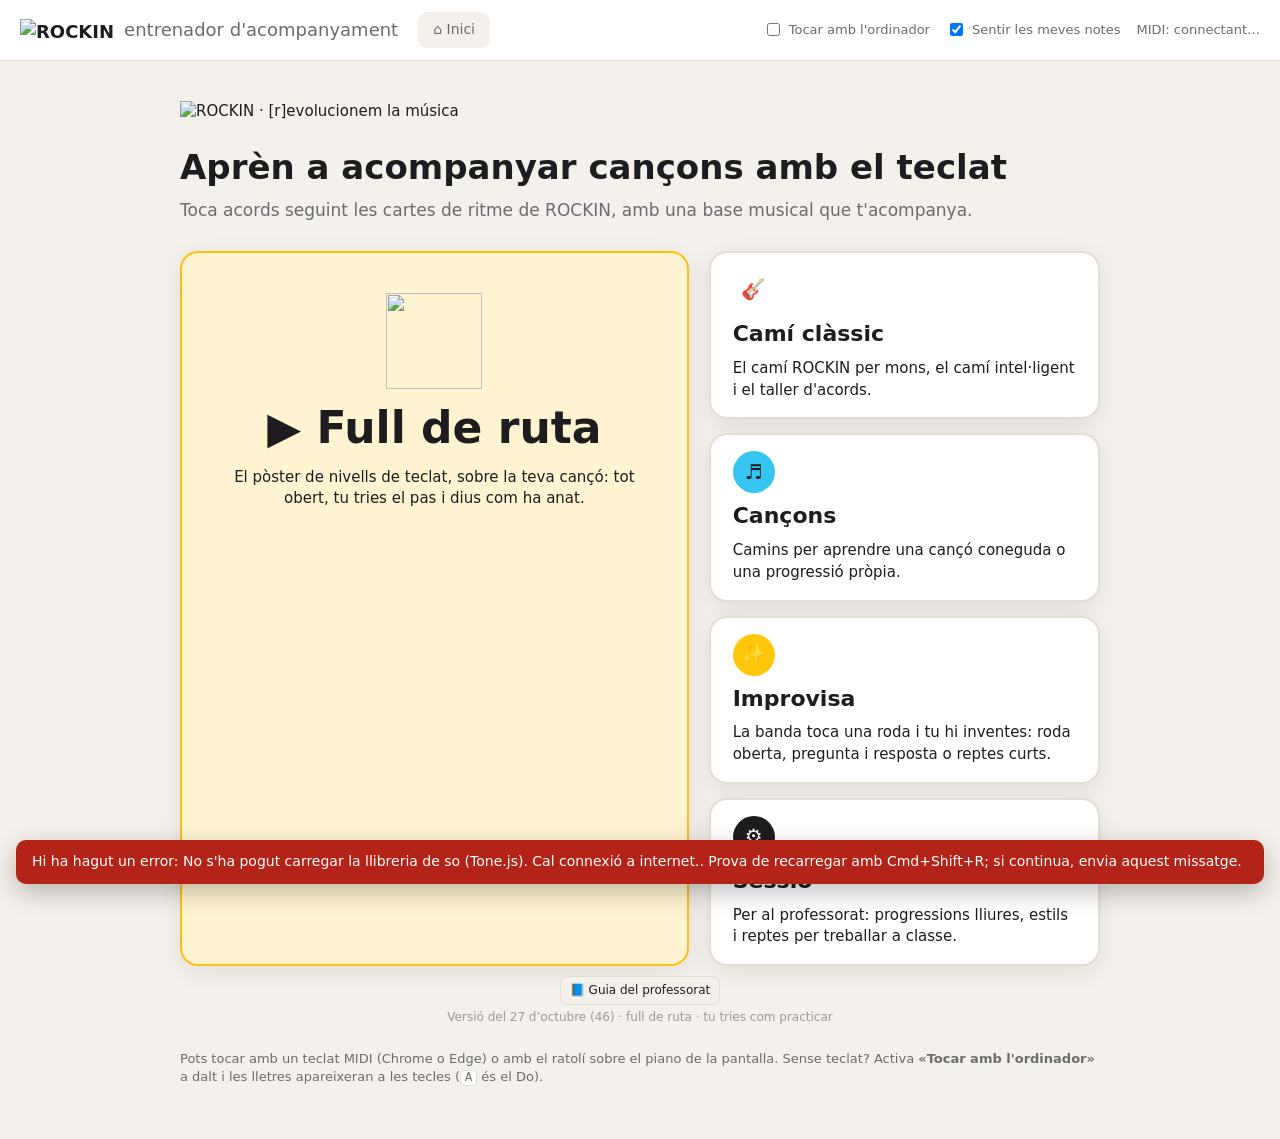
==== index.html @ 63822d2b "12" ====
<!doctype html>
<html lang="ca">
<head>
  <meta charset="utf-8">
  <meta name="viewport" content="width=device-width, initial-scale=1">
  <title>ROCKIN · Entrenador d'acompanyament</title>
  <link rel="icon" type="image/png" href="assets/brand/favicon.png">
  <link rel="stylesheet" href="css/style.css">
  <link rel="stylesheet" href="css/play.css">
  <script src="https://cdnjs.cloudflare.com/ajax/libs/tone/15.1.22/Tone.js"></script>
  <script>
    // Shows any error on the page, so problems in a browser can be reported.
    window.addEventListener('error', (event) => showPageError(event.message, event.filename, event.lineno));
    window.addEventListener('unhandledrejection', (event) => showPageError(String(event.reason?.message ?? event.reason)));
    function showPageError(message, file = '', line = '') {
      const box = document.getElementById('page-error') ?? document.body?.appendChild(Object.assign(document.createElement('div'), { id: 'page-error' }));
      if (!box) return;
      const where = file ? ` (${file.split('/').pop()}:${line})` : '';
      box.hidden = false;
      box.textContent = `Hi ha hagut un error${where}: ${message}. Prova de recarregar amb Cmd+Shift+R; si continua, envia aquest missatge.`;
    }
    if (typeof Tone === 'undefined') {
      window.addEventListener('DOMContentLoaded', () => showPageError("No s'ha pogut carregar la llibreria de so (Tone.js). Cal connexió a internet."));
    }
  </script>
  <script type="module" src="js/main.js"></script>
</head>
<body>
  <header class="topbar">
    <div class="brand">
      <h1 class="brand-title">
        <img class="brand-logo light" src="assets/brand/rockin-wordmark.png" alt="ROCKIN">
        <img class="brand-logo dark" src="assets/brand/rockin-wordmark-dark.png" alt="ROCKIN">
        <span>entrenador d'acompanyament</span>
      </h1>
      <nav class="views" aria-label="Seccions">
        <button type="button" class="view-tab" data-view="home" aria-pressed="false">⌂ Inici</button>
        <button type="button" class="view-tab studio-only" data-view="game" aria-pressed="false">Sessió</button>
        <button type="button" class="view-tab studio-only" data-view="learn" aria-pressed="false">Notes i acords</button>
      </nav>
    </div>
    <div class="topbar-status">
      <span id="sound-hint" class="notice" hidden>Fes clic a la pàgina per sentir el que toques</span>
      <label class="toggle" title="Toca amb les lletres de l'ordinador (A = Do); les lletres surten a les tecles">
        <input id="computer-keys" type="checkbox"> Tocar amb l'ordinador
      </label>
      <label class="toggle" title="Desactiva-ho si el teu teclat ja té altaveus">
        <input id="keyboard-sound" type="checkbox" checked> Sentir les meves notes
      </label>
      <div id="midi-status" class="status">MIDI: connectant…</div>
    </div>
  </header>

  <div id="home-view" class="home-view">
    <div class="home-intro">
      <img class="home-logo" src="assets/brand/rockin-logo.png" alt="ROCKIN · [r]evolucionem la música">
      <h2>Aprèn a acompanyar cançons amb el teclat</h2>
      <p>Toca acords seguint les cartes de ritme de ROCKIN, amb una base musical que t'acompanya.</p>
    </div>
    <div class="home-doors">
      <button type="button" class="home-door play" data-go="play" data-section="ruta">
        <img class="door-logo" src="assets/brand/rockin-icon.png" alt="" aria-hidden="true">
        <strong>▶ Full de ruta</strong>
        <span>El pòster de nivells de teclat, sobre la teva cançó: tot obert, tu tries el pas i dius com ha anat.</span>
      </button>
      <div class="home-side">
        <button type="button" class="home-door classic" data-go="play" data-section="juga">
          <span class="door-icon" aria-hidden="true">🎸</span>
          <strong>Camí clàssic</strong>
          <span>El camí ROCKIN per mons, el camí intel·ligent i el taller d'acords.</span>
        </button>
        <button type="button" class="home-door songs" data-go="play" data-section="cancons">
          <span class="door-icon" aria-hidden="true">♬</span>
          <strong>Cançons</strong>
          <span>Camins per aprendre una cançó coneguda o una progressió pròpia.</span>
        </button>
        <button type="button" class="home-door improv" data-go="play" data-section="improvisa">
          <span class="door-icon" aria-hidden="true">✨</span>
          <strong>Improvisa</strong>
          <span>La banda toca una roda i tu hi inventes: roda oberta, pregunta i resposta o reptes curts.</span>
        </button>
        <button type="button" class="home-door session" data-go="game">
          <span class="door-icon" aria-hidden="true">⚙</span>
          <strong>Sessió</strong>
          <span>Per al professorat: progressions lliures, estils i reptes per treballar a classe.</span>
        </button>
      </div>
    </div>
    <p class="home-guide"><button type="button" id="guide-link" class="chip small">📘 Guia del professorat</button></p>
    <p class="home-version">Versió del 27 d’octubre (46) · full de ruta · tu tries com practicar</p>
    <p class="hint home-hint">Pots tocar amb un teclat MIDI (Chrome o Edge) o amb el ratolí sobre el piano de la pantalla. Sense teclat? Activa <b>«Tocar amb l'ordinador»</b> a dalt i les lletres apareixeran a les tecles (<kbd>A</kbd> és el Do).</p>
  </div>

  <div id="play-view" class="play-view" hidden></div>

  <div id="game-view" hidden>
  <form id="setup" class="setup">
    <fieldset id="settings" class="settings">
      <section class="panel progression-panel">
        <h2>Progressió d'acords</h2>
        <div id="progression-editor"></div>
        <details class="as-text">
          <summary>Edita com a text</summary>
          <label><span>Un acord per compàs, separats per <kbd>|</kbd> (<kbd>%</kbd> repeteix el compàs anterior)</span>
            <input id="progression" value="C | Am | F | G" spellcheck="false" autocomplete="off">
          </label>
        </details>
      </section>

      <section class="panel options-panel">
        <h2>Compàs i tempo</h2>
        <div class="segmented" role="radiogroup" aria-label="Compàs">
          <label><input type="radio" name="meter" value="4/4" checked><span><b>4/4</b><small>binari</small></span></label>
          <label><input type="radio" name="meter" value="3/4"><span><b>3/4</b><small>vals</small></span></label>
          <label><input type="radio" name="meter" value="6/8"><span><b>6/8</b><small>2 polsos</small></span></label>
          <label><input type="radio" name="meter" value="9/8"><span><b>9/8</b><small>3 polsos</small></span></label>
          <label><input type="radio" name="meter" value="12/8"><span><b>12/8</b><small>4 polsos</small></span></label>
        </div>
        <label class="tempo"><span>Tempo: <output id="tempo-label">80</output> polsos per minut</span>
          <span class="tempo-row">
            <button type="button" class="chip" id="tempo-down" title="Més lent">−5</button>
            <input id="tempo" type="range" min="30" max="240" step="1" value="80">
            <button type="button" class="chip" id="tempo-up" title="Més ràpid">+5</button>
          </span>
        </label>

        <h2>Base musical</h2>
        <div class="row">
          <label>Estil
            <select id="style"></select>
          </label>
          <label>Volum
            <input id="backing-volume" type="range" min="-30" max="0" step="1" value="-6">
          </label>
        </div>
        <p id="style-hint" class="hint"></p>
        <label class="sync"><span>Sincronia: <output id="latency-label">0</output> ms</span>
          <input id="latency" type="range" min="-50" max="300" step="5" value="0">
          <small class="hint">Si la música sona més tard que la pilota i el teclat (p. ex. amb auriculars Bluetooth), puja-ho fins que coincideixin.</small>
        </label>
        <label class="toggle"><input id="backing-chords" type="checkbox" checked> Piano amb els acords a la base</label>

        <h2>Joc</h2>
        <div class="segmented mode" role="radiogroup" aria-label="Mode de joc">
          <label><input type="radio" name="mode" value="free" checked><span><b>Joc lliure</b><small>cartes a l'atzar</small></span></label>
          <label><input type="radio" name="mode" value="challenge"><span><b>Repte</b><small>carta a carta</small></span></label>
        </div>
        <div class="row">
          <label>Què toques
            <select id="level">
              <option value="1">1 · Ritme + fonamental</option>
              <option value="2">2 · Ritme + tríada</option>
              <option value="3">3 · Contorn melòdic</option>
              <option value="4">4 · Baix + acord (dues mans)</option>
              <option value="5">5 · Dues mans: el mateix acord (cartes de dues files)</option>
              <option value="6">6 · Dues mans: l'esquerra fa el baix (cartes de dues files)</option>
              <option value="7">7 · Dues mans: cada mà el seu ritme (només 4/4)</option>
            </select>
          </label>
          <label class="free-only">Dificultat de les cartes
            <select id="difficulty">
              <option value="easy">Fàcil · temps sencers</option>
              <option value="medium">Intermedi · 1a subdivisió</option>
              <option value="hard">Difícil · més subdivisions</option>
              <option value="all">Totes</option>
            </select>
          </label>
          <label class="free-only">Carta nova
            <select id="card-change">
              <option value="pass">quan fas una volta sense errors</option>
              <option value="loop">a cada volta</option>
              <option value="bar">a cada compàs</option>
            </select>
          </label>
          <label>Ajuda al teclat
            <select id="help">
              <option value="full">Notes que arriben</option>
              <option value="cards">Cartes al piano roll (experimental)</option>
              <option value="keys">Només les tecles (sense ritme)</option>
              <option value="none">Només la carta</option>
            </select>
          </label>
        </div>
        <label class="toggle chord-only"><input id="inversions" type="checkbox"> Inversions: el teclat proposa la posició de l'acord més propera a l'anterior</label>
        <p id="help-hint" class="hint"></p>
      </section>
    </fieldset>
    <section id="challenge-panel" class="panel challenge-panel" hidden>
      <h2>Camí de reptes</h2>
      <p class="hint">Tria una carta desbloquejada. La superes quan fas dues rondes seguides de la progressió sense cap error. Si una carta no et surt, «⏭ Salta aquesta carta» obre la següent (la saltada queda marcada i la pots provar quan vulguis). Quan les has superat o saltat totes, toca el repte final amb cartes barrejades; si arribes a «A prop» (el 75% d'encerts) s'obre la dificultat següent.</p>
      <div id="challenge-map" class="challenge-map"></div>
      <div class="challenge-tools">
        <label class="toggle"><input id="unlock-all" type="checkbox"> Mode professor: tot desbloquejat</label>
        <button type="button" id="reset-progress" class="chip small">Esborra el progrés</button>
      </div>
    </section>
    <div class="actions">
      <button id="start" type="submit">▶ Comença</button>
      <button id="stop" type="button" disabled>■ Atura</button>
      <span class="shortcuts"><kbd>Espai</kbd> comença / pausa · <kbd>Esc</kbd> atura</span>
    </div>
  </form>
  <p id="error" class="error" hidden></p>

  <main id="stage" class="stage">
    <div class="stage-bar">
      <ol id="chords" class="chords"></ol>
      <div class="stage-tools">
        <span class="fullscreen-only shortcuts"><kbd>Espai</kbd> pausa · <kbd>Esc</kbd> surt</span>
        <button type="button" id="fullscreen" class="chip" title="Carta i teclat a pantalla completa">⛶ Pantalla completa</button>
      </div>
    </div>
    <div class="card-area">
      <div class="card">
        <img id="card-image" alt="" hidden>
        <canvas id="playhead"></canvas>
      </div>
      <aside class="feedback">
        <div id="round-banner" class="round-banner" hidden></div>
        <div id="next-card" class="next-card" hidden>
          <img id="next-image" alt="">
          <div><strong>Següent carta</strong><small id="next-label"></small></div>
        </div>
        <div id="challenge-status" class="challenge-status" hidden></div>
        <button type="button" id="skip-card" class="secondary demo-button skip-button" hidden title="Si aquesta carta no et surt, salta-la: s'obre la següent i la pots tornar a provar quan vulguis">⏭ Salta aquesta carta</button>
        <button type="button" id="demo" class="secondary demo-button" title="El programa toca la carta durant una ronda sencera; aquesta ronda no puntua">♪ Escolta la carta</button>
        <div id="count-in" class="count-in"></div>
        <div id="verdict" class="verdict"></div>
        <dl class="score">
          <div><dt>Encerts</dt><dd id="hits">0</dd></div>
          <div><dt>Errors</dt><dd id="misses">0</dd></div>
        </dl>
        <p class="hint">Sense teclat MIDI? Toca amb el ratolí sobre el piano, o activa «Tocar amb l'ordinador» a dalt i fes servir les lletres
          <kbd>A</kbd> <kbd>W</kbd> <kbd>S</kbd> <kbd>E</kbd> <kbd>D</kbd> <kbd>F</kbd> <kbd>T</kbd>
          <kbd>G</kbd> <kbd>Y</kbd> <kbd>H</kbd> <kbd>U</kbd> <kbd>J</kbd> <kbd>K</kbd>
          (les lletres surten sobre les tecles; <kbd>Z</kbd>/<kbd>X</kbd> canvien l'octava).
          A la consola hi ha el registre detallat.</p>
        <p class="hint" id="guide-note" hidden>Nivell 3: el teclat suggereix una manera de tocar el contorn; qualsevol nota de l'acord que segueixi el contorn és correcta.</p>
      </aside>
      <div class="piano">
        <div class="piano-bar">
          <span>Teclat <span id="audio-info" class="audio-info"></span></span>
          <button type="button" id="orientation" class="chip small" title="Canvia la disposició del teclat">↕ Vertical</button>
        </div>
        <div class="piano-canvas"><canvas id="piano"></canvas></div>
      </div>
    </div>
  </main>
  </div>

  <div id="learn-view" class="learn-view" hidden>
    <div id="learn-sections" class="learn-sections"></div>
    <div class="piano learn-piano">
      <div class="piano-bar"><span>Teclat · toca amb MIDI, amb el ratolí o amb les lletres de l'ordinador (opció a dalt)</span></div>
      <div class="piano-canvas"><canvas id="learn-piano"></canvas></div>
    </div>
  </div>

  <div id="result" class="result" hidden>
    <div class="result-box" role="dialog" aria-modal="true" aria-labelledby="result-title">
      <h2 id="result-title"></h2>
      <p id="result-stars" class="result-stars"></p>
      <p id="result-text"></p>
      <div class="actions">
        <button type="button" id="result-ok">D'acord</button>
      </div>
    </div>
  </div>
</body>
</html>
---- css/style.css ----
:root {
  --bg: #f4f1ec;
  --panel: #fff;
  --ink: #1d1d1f;
  --muted: #6b6b70;
  --line: #e2ddd5;
  --accent: #ffc012;
  --accent-soft: #fff4d1;
  --hit: #1f9d55;
  --miss: #d64545;
}

* {
  box-sizing: border-box;
}

[hidden] {
  display: none !important;
}

body {
  margin: 0;
  font: 15px/1.4 system-ui, -apple-system, "Segoe UI", sans-serif;
  background: var(--bg);
  color: var(--ink);
}

.topbar {
  display: flex;
  justify-content: space-between;
  align-items: center;
  gap: 16px;
  padding: 12px 20px;
  background: var(--panel);
  border-bottom: 1px solid var(--line);
}

h1 {
  margin: 0;
  font-size: 18px;
}

h1 span {
  font-weight: 400;
  color: var(--muted);
}

.topbar-status {
  display: flex;
  flex-wrap: wrap;
  justify-content: flex-end;
  align-items: center;
  gap: 8px 16px;
}

.status {
  font-size: 13px;
  color: var(--muted);
}

.toggle {
  display: flex;
  align-items: center;
  gap: 6px;
  font-size: 13px;
  color: var(--muted);
  cursor: pointer;
}

.notice {
  padding: 2px 8px;
  font-size: 13px;
  background: var(--accent-soft);
  border-radius: 4px;
}

.status.connected {
  color: var(--hit);
}

.setup {
  padding: 16px 20px 8px;
}

.setup label {
  display: flex;
  flex-direction: column;
  gap: 4px;
  font-size: 12px;
  color: var(--muted);
}

.setup input,
.setup select {
  font: inherit;
  color: var(--ink);
  padding: 6px 8px;
  background: var(--panel);
  border: 1px solid var(--line);
  border-radius: 6px;
}

button {
  font: inherit;
  padding: 7px 18px;
  color: #fff;
  background: var(--ink);
  border: 1px solid var(--ink);
  border-radius: 6px;
  cursor: pointer;
}

button:disabled {
  opacity: 0.4;
  cursor: default;
}

#stop,
button.secondary {
  color: var(--ink);
  background: transparent;
}

.error {
  margin: 0 20px 12px;
  color: var(--miss);
}

.stage {
  padding: 0 20px 24px;
}

.chords {
  display: flex;
  flex-wrap: wrap;
  gap: 8px;
  margin: 0;
  padding: 0;
  list-style: none;
}

.chords li {
  min-width: 64px;
  padding: 10px 14px;
  font-size: 20px;
  font-weight: 600;
  text-align: center;
  background: var(--panel);
  border: 2px solid var(--line);
  border-radius: 8px;
}

.chords li.active {
  background: var(--accent-soft);
  border-color: var(--accent);
}

.card {
  position: relative;
  height: min(52vh, 560px);
  aspect-ratio: 1109 / 1558;
  overflow: hidden;
  background: #e9e5de;
  border-radius: 14px;
  box-shadow: 0 6px 24px rgb(0 0 0 / 12%);
}

.card img,
.card canvas {
  will-change: transform; /* own layer: redrawing the ball doesn't repaint the card */
  position: absolute;
  inset: 0;
  width: 100%;
  height: 100%;
}

.count-in {
  min-height: 1.2em;
  font-size: 56px;
  font-weight: 700;
}

.verdict {
  min-height: 2.4em;
  font-size: 32px;
  font-weight: 700;
  opacity: 0;
  transition: opacity 0.6s ease-out;
}

.verdict.show {
  opacity: 1;
  transition: none;
}

.verdict.hit {
  color: var(--hit);
}

.verdict.miss {
  color: var(--miss);
}

.verdict small {
  display: block;
  font-size: 14px;
  font-weight: 400;
  color: var(--muted);
}

.score {
  display: flex;
  gap: 24px;
  margin: 12px 0;
}

.score dt {
  font-size: 12px;
  color: var(--muted);
}

.score dd {
  margin: 0;
  font-size: 28px;
  font-weight: 700;
}

.hint {
  max-width: 32ch;
  font-size: 13px;
  color: var(--muted);
}

kbd {
  padding: 0 4px;
  font: 12px ui-monospace, monospace;
  background: var(--panel);
  border: 1px solid var(--line);
  border-radius: 3px;
}

/* ---- Settings panels ------------------------------------------------------ */

.settings {
  display: grid;
  grid-template-columns: minmax(0, 3fr) minmax(280px, 2fr);
  gap: 16px;
  min-width: 0;
  margin: 0;
  padding: 0;
  border: 0;
}

@media (max-width: 900px) {
  .settings {
    grid-template-columns: minmax(0, 1fr);
  }
}

.panel {
  min-width: 0;
  padding: 14px 16px;
  background: var(--panel);
  border: 1px solid var(--line);
  border-radius: 12px;
}

.panel h2 {
  margin: 14px 0 8px;
  font-size: 13px;
  font-weight: 700;
  letter-spacing: 0.04em;
  text-transform: uppercase;
  color: var(--muted);
}

.panel h2:first-child {
  margin-top: 0;
}

.setup .row {
  display: flex;
  flex-wrap: wrap;
  gap: 10px 16px;
}

.setup .toggle {
  flex-direction: row;
  margin-top: 8px;
  font-size: 13px;
}

.actions {
  display: flex;
  gap: 10px;
  margin-top: 12px;
}

.actions button {
  padding: 9px 22px;
  font-size: 16px;
}

.setup.playing .progression-panel {
  display: none;
}

.setup.playing .settings {
  grid-template-columns: minmax(0, 1fr);
}

.hint:empty {
  display: none;
}

.panel .hint {
  max-width: none;
  margin: 6px 0 0;
}

/* Chips: the clickable buttons of the chord picker. */
button.chip {
  min-width: 2.6em;
  padding: 5px 9px;
  font-size: 14px;
  color: var(--ink);
  background: var(--bg);
  border: 1px solid var(--line);
  border-radius: 7px;
}

button.chip:hover:not(:disabled) {
  border-color: var(--ink);
}

button.chip.active {
  background: var(--accent);
  border-color: #d9a100;
  font-weight: 700;
}

button.chip.small {
  font-size: 12px;
}

/* Progression editor */
.prog-toolbar {
  display: flex;
  flex-wrap: wrap;
  align-items: flex-end;
  gap: 8px 12px;
  margin-bottom: 12px;
}

.bars {
  display: flex;
  flex-wrap: wrap;
  gap: 8px;
  margin: 0 0 12px;
  padding: 0;
  list-style: none;
}

.bars li {
  position: relative;
  display: flex;
}

.bar-chord {
  display: flex;
  flex-direction: column;
  align-items: center;
  min-width: 72px;
  padding: 4px 12px 8px;
  color: var(--ink);
  background: var(--panel);
  border: 2px solid var(--line);
  border-radius: 9px;
}

.bar-chord small {
  font-size: 11px;
  color: var(--muted);
}

.bar-chord span {
  font-size: 20px;
  font-weight: 700;
}

.bars li.selected .bar-chord {
  background: var(--accent-soft);
  border-color: var(--accent);
}

.bar-remove {
  position: absolute;
  top: -7px;
  right: -7px;
  width: 20px;
  height: 20px;
  padding: 0;
  font-size: 14px;
  line-height: 1;
  color: var(--muted);
  background: var(--panel);
  border: 1px solid var(--line);
  border-radius: 50%;
  opacity: 0;
}

.bars li:hover .bar-remove,
.bars li.selected .bar-remove,
.bar-remove:focus-visible {
  opacity: 1;
}

.bar-remove:disabled {
  display: none;
}

.bars li.bar-actions {
  align-items: center;
  gap: 6px;
}

.picker {
  padding: 10px 12px;
  background: var(--bg);
  border-radius: 10px;
}

.picker button.chip {
  background: var(--panel);
}

.picker button.chip.active {
  background: var(--accent);
}

.picker-title {
  margin-bottom: 8px;
  font-weight: 700;
}

.picker-row {
  display: grid;
  grid-template-columns: 110px minmax(0, 1fr) auto;
  align-items: start;
  gap: 8px;
  padding: 4px 0;
}

.picker-row > span {
  padding-top: 6px;
  font-size: 12px;
  color: var(--muted);
}

.picker-buttons {
  display: flex;
  flex-wrap: wrap;
  gap: 5px;
  grid-column: 2 / -1;
}

.picker-row.with-extra .picker-buttons {
  grid-column: 2;
}

@media (max-width: 560px) {
  .picker-row {
    grid-template-columns: minmax(0, 1fr) auto;
  }
  .picker-row > span {
    grid-column: 1 / -1;
    padding: 0;
  }
  .picker-buttons,
  .picker-row.with-extra .picker-buttons {
    grid-column: 1;
  }
}

.as-text {
  margin-top: 10px;
  font-size: 13px;
  color: var(--muted);
}

.as-text summary {
  cursor: pointer;
}

.as-text label {
  margin-top: 6px;
}

.as-text input {
  width: 100%;
}

/* Time signature as a segmented control */
.segmented {
  display: flex;
  flex-wrap: wrap;
  gap: 6px;
}

.segmented label {
  cursor: pointer;
}

.segmented input {
  position: absolute;
  opacity: 0;
  pointer-events: none;
}

.segmented span {
  display: flex;
  flex-direction: column;
  align-items: center;
  min-width: 64px;
  padding: 6px 10px;
  background: var(--bg);
  border: 2px solid var(--line);
  border-radius: 9px;
}

.segmented b {
  font-size: 18px;
  color: var(--ink);
}

.segmented small {
  font-size: 11px;
}

.segmented input:checked + span {
  background: var(--accent-soft);
  border-color: var(--accent);
}

.segmented input:focus-visible + span {
  outline: 2px solid var(--ink);
}

.segmented input:disabled + span {
  opacity: 0.5;
  cursor: default;
}

.setup label.tempo {
  margin-top: 12px;
}

.tempo output {
  font-size: 15px;
  font-weight: 700;
  color: var(--ink);
}

.tempo-row {
  display: flex;
  align-items: center;
  gap: 8px;
}

.tempo-row input {
  flex: 1;
  min-width: 120px;
  padding: 0;
  border: 0;
}

.setup input[type="range"] {
  accent-color: #d9a100;
}

/* ---- Stage layout ----------------------------------------------------------- */

.card-area {
  display: grid;
  grid-template-columns: auto minmax(220px, 1fr);
  grid-template-areas:
    "card feedback"
    "piano piano";
  align-items: start;
  gap: 20px 24px;
}

.card-area .card {
  grid-area: card;
}

.card-area .feedback {
  grid-area: feedback;
}

.piano {
  grid-area: piano;
  overflow: hidden;
  background: #17181c;
  border-radius: 12px;
  box-shadow: 0 6px 24px rgb(0 0 0 / 12%);
}

.piano-bar {
  display: flex;
  justify-content: space-between;
  align-items: center;
  padding: 6px 10px;
  font-size: 12px;
  color: rgb(255 255 255 / 60%);
}

.piano-bar button.chip {
  color: #fff;
  background: rgb(255 255 255 / 10%);
  border-color: rgb(255 255 255 / 20%);
}

.piano-canvas {
  position: relative;
  height: clamp(220px, 34vh, 340px);
}

.piano-layer {
  pointer-events: none;
}

.piano .piano-strip {
  position: absolute;
  overflow: hidden;
  pointer-events: none;
}

.piano .piano-strip[hidden] {
  display: none;
}

.piano .piano-strip canvas {
  inset: auto;
  top: 0;
  left: 0;
}

.piano canvas {
  will-change: transform; /* own layers: the notes strip moves without repainting */
  position: absolute;
  inset: 0;
  display: block;
  width: 100%;
  height: 100%;
  touch-action: none;
  user-select: none;
}

/* Vertical piano roll: keys on the left, next to the card. */
.stage.vertical .card-area {
  grid-template-columns: auto minmax(0, 1fr);
  grid-template-areas:
    "card piano"
    "feedback piano";
}

.stage.vertical .piano {
  display: flex;
  flex-direction: column;
  align-self: stretch;
  min-height: min(80vh, 760px);
}

.stage.vertical .piano-canvas {
  flex: 1;
  height: auto;
  min-height: 420px;
}

@media (max-width: 760px) {
  .card-area,
  .stage.vertical .card-area {
    grid-template-columns: minmax(0, 1fr);
    grid-template-areas:
      "card"
      "feedback"
      "piano";
  }
  .card {
    justify-self: center;
  }
  .stage.vertical .piano {
    min-height: 0;
  }
  .stage.vertical .piano-canvas {
    height: 70vh;
  }
}

.stage.demo-bar .card {
  box-shadow: 0 0 0 4px #6fa8ff, 0 6px 24px rgb(0 0 0 / 12%);
}

.feedback {
  display: flex;
  flex-direction: column;
  align-items: flex-start;
  gap: 8px;
}

.challenge-status {
  padding: 8px 12px;
  font-size: 14px;
  line-height: 1.6;
  background: var(--panel);
  border: 1px solid var(--line);
  border-radius: 8px;
}

.challenge-status .dots {
  font-size: 18px;
  letter-spacing: 2px;
  color: var(--hit);
}

.challenge-status em {
  color: var(--muted);
}

.demo-button {
  padding: 6px 14px;
  font-size: 14px;
}

.skip-button {
  margin-right: 6px;
}

.shortcuts {
  align-self: center;
  font-size: 12px;
  color: var(--muted);
}

/* ---- Game mode and challenge map ---------------------------------------------- */

.segmented.mode span {
  min-width: 120px;
}

.segmented.mode b {
  font-size: 15px;
}

.setup.challenge .free-only {
  display: none;
}

.setup.playing .challenge-panel {
  display: none;
}

.challenge-panel {
  margin-top: 16px;
}

.challenge-panel > .hint {
  margin: 0 0 10px;
}

.tier {
  padding: 10px 0;
  border-top: 1px solid var(--line);
}

.tier.locked {
  opacity: 0.55;
}

.tier-head {
  display: flex;
  flex-wrap: wrap;
  align-items: baseline;
  gap: 4px 8px;
  margin-bottom: 8px;
}

.tier-head .hint {
  margin: 0;
}

.badge {
  padding: 1px 8px;
  font-size: 11px;
  color: var(--muted);
  background: var(--bg);
  border-radius: 10px;
}

.tier-cards {
  display: flex;
  flex-wrap: wrap;
  gap: 6px;
}

button.card-chip {
  display: flex;
  flex-direction: column;
  align-items: center;
  gap: 2px;
  padding: 5px 8px;
  font-size: 12px;
  color: var(--ink);
  background: var(--bg);
  border: 2px solid var(--line);
  border-radius: 8px;
}

button.card-chip:hover:not(:disabled) {
  border-color: var(--ink);
}

button.card-chip:disabled {
  opacity: 0.4;
}

button.card-chip.passed {
  border-color: #9fd8b5;
  background: #eaf7ef;
}

button.card-chip.passed span {
  color: var(--hit);
  font-weight: 700;
}

button.card-chip.skipped {
  border-style: dashed;
  border-color: #e0a54a;
  background: #fff6e6;
}

button.card-chip.skipped span {
  color: #b86e00;
}

button.card-chip.active {
  border-color: var(--accent);
  background: var(--accent-soft);
  box-shadow: 0 0 0 2px var(--accent);
}

button.card-chip.exam {
  justify-content: center;
  min-width: 90px;
  font-weight: 700;
}

.stars {
  font-size: 14px;
  letter-spacing: 1px;
  color: #d9a100;
}

.challenge-tools {
  display: flex;
  flex-wrap: wrap;
  justify-content: space-between;
  align-items: center;
  gap: 8px;
  padding-top: 10px;
  border-top: 1px solid var(--line);
}

.challenge-tools .toggle {
  margin: 0;
}

/* Result dialog */
.result {
  position: fixed;
  inset: 0;
  z-index: 10;
  display: grid;
  place-items: center;
  padding: 16px;
  background: rgb(0 0 0 / 45%);
}

.result[hidden] {
  display: none;
}

.result-box {
  max-width: 420px;
  padding: 24px;
  text-align: center;
  background: var(--panel);
  border-radius: 14px;
  box-shadow: 0 12px 40px rgb(0 0 0 / 25%);
}

.result-box h2 {
  margin: 0 0 8px;
}

.result-stars {
  margin: 0;
  font-size: 40px;
  letter-spacing: 4px;
  color: #d9a100;
}

.result-box .actions {
  justify-content: center;
}

.prog-toolbar button {
  padding: 6px 14px;
}

#style {
  min-width: 16ch;
}

.setup label.sync {
  margin-top: 10px;
}

.sync output {
  font-weight: 700;
  color: var(--ink);
}

.sync input {
  padding: 0;
  border: 0;
}

.sync small.hint {
  margin: 0;
  max-width: none;
}

.audio-info {
  margin-left: 6px;
  color: rgb(255 255 255 / 45%);
}

.audio-info.warn {
  color: #ffb4a8;
}

/* ---- Header sections ---------------------------------------------------------- */

.brand {
  display: flex;
  flex-wrap: wrap;
  align-items: center;
  gap: 8px 20px;
}

.views {
  display: flex;
  gap: 4px;
  padding: 3px;
  background: var(--bg);
  border-radius: 9px;
}

button.view-tab {
  padding: 5px 12px;
  font-size: 14px;
  color: var(--muted);
  background: transparent;
  border: 0;
  border-radius: 7px;
}

button.view-tab.active {
  color: var(--ink);
  font-weight: 700;
  background: var(--panel);
  box-shadow: 0 1px 3px rgb(0 0 0 / 12%);
}

.setup:not(.chords-level) .chord-only {
  display: none;
}

/* ---- Stage: chords bar, next card, round result ------------------------------ */

.stage-bar {
  display: flex;
  flex-wrap: wrap;
  justify-content: space-between;
  align-items: center;
  gap: 10px 16px;
  margin-bottom: 16px;
}

.stage-tools {
  display: flex;
  align-items: center;
  gap: 10px;
}

.fullscreen-only {
  display: none;
}

.round-banner {
  display: flex;
  flex-direction: column;
  gap: 2px;
  max-width: 340px;
  padding: 10px 14px;
  font-size: 14px;
  border-radius: 10px;
  border: 2px solid var(--line);
  background: var(--panel);
  animation: pop 0.25s ease-out;
}

.round-banner strong {
  font-size: 18px;
}

.round-banner.good {
  border-color: #9fd8b5;
  background: #eaf7ef;
}

.round-banner.good strong {
  color: var(--hit);
}

.round-banner.bad {
  border-color: #f0b3b3;
  background: #fdeeee;
}

.round-banner.bad strong {
  color: var(--miss);
}

.round-banner.info {
  border-color: #b9d4ff;
  background: #eef4ff;
}

@keyframes pop {
  from {
    transform: scale(0.96);
    opacity: 0;
  }
}

@media (prefers-reduced-motion: reduce) {
  .round-banner {
    animation: none;
  }
}

.next-card {
  display: flex;
  align-items: center;
  gap: 10px;
  padding: 6px 10px 6px 6px;
  background: var(--panel);
  border: 2px solid var(--line);
  border-radius: 10px;
}

.next-card[hidden] {
  display: none;
}

.next-card img {
  width: 64px;
  aspect-ratio: 1109 / 1558;
  object-fit: cover;
  border-radius: 5px;
  background: #e9e5de;
}

.next-card div {
  display: flex;
  flex-direction: column;
  font-size: 13px;
}

.next-card small {
  color: var(--muted);
}

.next-card.soon {
  border-color: var(--accent);
  background: var(--accent-soft);
}

button.card-chip.mastered {
  border-color: #d9a100;
  background: #fff4d1;
}

button.card-chip.mastered span {
  color: #a97a00;
}

/* ---- Full screen ----------------------------------------------------------------- */

.stage.is-fullscreen {
  overflow: auto;
  padding: 16px 24px;
  background: var(--bg);
}

.stage.is-fullscreen .fullscreen-only {
  display: inline;
}

.stage.is-fullscreen .card {
  height: min(62vh, 900px);
}

.stage.is-fullscreen .feedback .hint {
  display: none;
}

.stage.is-fullscreen .piano-canvas {
  height: clamp(220px, 30vh, 420px);
}

.stage.is-fullscreen.vertical .card {
  height: min(80vh, 1000px);
}

.stage.is-fullscreen.vertical .piano {
  min-height: calc(100vh - 110px);
}

.stage.is-fullscreen .result {
  position: fixed;
}

/* ---- Learn view -------------------------------------------------------------------- */

.learn-view {
  display: grid;
  gap: 16px;
  padding: 16px 20px 24px;
}

.learn-view[hidden] {
  display: none;
}

.learn-sections {
  display: grid;
  grid-template-columns: repeat(auto-fit, minmax(min(100%, 420px), 1fr));
  gap: 16px;
  align-items: start;
}

.learn-section h3 {
  margin: 16px 0 8px;
  font-size: 15px;
}

.learn-section.playing {
  border-color: var(--accent);
  box-shadow: 0 0 0 2px var(--accent-soft);
}

.learn-text {
  margin: 0 0 12px;
  padding-left: 18px;
  line-height: 1.55;
}

.learn-text li + li {
  margin-top: 4px;
}

.learn-row {
  display: flex;
  flex-wrap: wrap;
  align-items: center;
  gap: 8px 14px;
  margin: 8px 0;
}

.learn-row label {
  font-size: 13px;
  color: var(--muted);
}

.learn-row select {
  font: inherit;
  padding: 5px 8px;
  border: 1px solid var(--line);
  border-radius: 6px;
  background: var(--panel);
}

.learn-row button {
  padding: 6px 14px;
}

.learn-game {
  display: flex;
  align-items: baseline;
  gap: 10px;
  margin-top: 10px;
}

.learn-target {
  font-size: 30px;
  font-weight: 800;
}

.learn-target.small {
  font-size: 18px;
}

.learn-message {
  min-height: 1.4em;
  margin: 6px 0;
  font-weight: 600;
}

.learn-message.good {
  color: var(--hit);
}

.learn-message.bad {
  color: var(--miss);
}

.learn-formula {
  margin: 4px 0 0;
}

.learn-explore {
  padding: 10px 12px;
  background: var(--bg);
  border-radius: 10px;
}

.learn-explore .chip {
  background: var(--panel);
}

.learn-explore .chip.active {
  background: var(--accent);
}

.learn-view .learn-piano {
  grid-area: auto;
  position: sticky;
  bottom: 8px;
  z-index: 2;
}

.learn-piano .piano-canvas {
  height: clamp(200px, 30vh, 300px);
}

/* ---- Home ------------------------------------------------------------------------ */

body:not([data-view="game"]):not([data-view="learn"]) .studio-only {
  display: none;
}

body[data-view="home"] .view-tab[data-view="home"] {
  display: none;
}

.home-view {
  max-width: 960px;
  margin: 0 auto;
  padding: 40px 20px;
}

.home-intro h2 {
  margin: 0 0 8px;
  font-size: clamp(24px, 4vw, 34px);
}

.home-intro p {
  margin: 0 0 28px;
  font-size: 17px;
  color: var(--muted);
}

.home-doors {
  display: grid;
  grid-template-columns: repeat(auto-fit, minmax(min(100%, 300px), 1fr));
  gap: 20px;
}

button.home-door {
  display: flex;
  flex-direction: column;
  align-items: flex-start;
  gap: 8px;
  padding: 28px;
  text-align: left;
  color: var(--ink);
  background: var(--panel);
  border: 2px solid var(--line);
  border-radius: 18px;
  box-shadow: 0 6px 24px rgb(0 0 0 / 8%);
  transition: transform 0.15s, border-color 0.15s;
}

button.home-door:hover {
  transform: translateY(-2px);
  border-color: var(--ink);
}

button.home-door.play {
  background: var(--accent-soft);
  border-color: var(--accent);
}

.door-icon {
  display: grid;
  place-items: center;
  width: 56px;
  height: 56px;
  font-size: 26px;
  color: #fff;
  background: var(--ink);
  border-radius: 50%;
}

.home-door.play .door-icon {
  color: var(--ink);
  background: var(--accent);
}

.home-door strong {
  font-size: 28px;
}

.home-door span {
  font-size: 15px;
  line-height: 1.45;
}

.home-door em {
  font-size: 13px;
  font-style: normal;
  color: var(--muted);
}

.home-hint {
  max-width: none;
  margin-top: 24px;
}

body[data-view="home"] .views {
  display: none;
}

#page-error {
  position: fixed;
  left: 16px;
  right: 16px;
  bottom: 16px;
  z-index: 50;
  padding: 12px 16px;
  font-size: 14px;
  color: #fff;
  background: #b42318;
  border-radius: 10px;
  box-shadow: 0 8px 24px rgb(0 0 0 / 25%);
}

.setup select,
.prog-toolbar label {
  max-width: 100%;
  min-width: 0;
}

#preset {
  width: min(46ch, 100%);
}

button.home-door.play {
  align-items: center;
  padding: 40px 28px;
  text-align: center;
}

.home-door.play strong {
  font-size: 44px;
}

.home-door.play .door-icon {
  width: 80px;
  height: 80px;
  font-size: 36px;
}



/* Brand (www.rockin.cat) */
.brand-title {
  display: flex;
  align-items: center;
  gap: 10px;
}

.brand-logo {
  display: block;
  height: 22px;
  width: auto;
}

.brand-logo.dark,
body.play-theme .brand-logo.light {
  display: none;
}

body.play-theme .brand-logo.dark {
  display: block;
}

.home-logo {
  display: block;
  width: min(360px, 80%);
  height: auto;
  margin: 0 0 22px;
}

.door-logo {
  width: 96px;
  height: 96px;
}

/* Home: Juga big, Cançons and Sessió beside it */
.home-doors {
  grid-template-columns: minmax(0, 1.3fr) minmax(0, 1fr);
}

.home-side {
  display: grid;
  gap: 20px;
}

button.home-door.songs,
button.home-door.session {
  padding: 20px 24px;
}

.home-door.songs strong,
.home-door.session strong {
  font-size: 24px;
}

.home-door.songs .door-icon {
  color: #1d1d1f;
  background: #36c5f0;
}

@media (max-width: 720px) {
  .home-doors {
    grid-template-columns: minmax(0, 1fr);
  }
}

.brand-title span {
  white-space: nowrap;
}

@media (max-width: 1100px) {
  .brand-title span {
    display: none;
  }
}

@media (max-width: 720px) {
  .topbar {
    flex-wrap: wrap;
  }

  .topbar-status {
    justify-content: flex-start;
    min-width: 0;
    font-size: 13px;
  }

  .topbar-status .status {
    overflow-wrap: anywhere;
  }
}

.home-version {
  grid-column: 1 / -1;
  width: 100%;
  color: #777;
  margin: 4px 0 0;
  font-size: 12px;
  text-align: center;
  opacity: 0.7;
}

.home-guide {
  grid-column: 1 / -1;
  margin: 10px 0 0;
  text-align: center;
}

.home-side {
  display: flex;
  flex-direction: column;
  gap: 14px;
}

.home-side button.home-door {
  padding: 16px 22px;
}

.home-side .home-door strong {
  font-size: 22px;
}

.home-side .door-icon {
  width: 42px;
  height: 42px;
  font-size: 20px;
}

.home-door.band .door-icon {
  background: #ff5c8a;
}

.home-door.improv .door-icon {
  color: #1d1d1f;
  background: #ffc60a;
}

.home-door.classic .door-icon {
  color: #1d1d1f;
  background: #d9d2c5;
}

button.home-door.classic {
  padding: 16px 22px;
}


/* Level of achievement badge (shared by Sessió and Juga). */
.level-badge {
  display: inline-block;
  padding: 3px 10px;
  font-size: 14px;
  font-weight: 800;
  line-height: 1.3;
  letter-spacing: 0.01em;
  white-space: nowrap;
  border: 1px solid transparent;
  border-radius: 999px;
}

.level-badge.none {
  display: none;
}

.level-badge.small {
  padding: 1px 8px;
  font-size: 11px;
}

.level-badge.l0 {
  color: #205f7a;
  background: #e1f3fb;
  border-color: #b6e0f2;
}

.level-badge.l1 {
  color: #7a5a00;
  background: var(--accent-soft);
  border-color: #f2d98a;
}

.level-badge.l2 {
  color: #17663a;
  background: #def5e7;
  border-color: #aee3c3;
}
---- css/play.css ----
/* "Juga": the guided game. A dark, colourful look of its own. */

body.play-theme {
  --play-bg: #120d2e;
  --play-bg-2: #231a55;
  --play-panel: rgb(255 255 255 / 7%);
  --play-line: rgb(255 255 255 / 14%);
  --play-ink: #f5f3ff;
  --play-muted: #b7b0dc;
  --play-yellow: #ffc012;
  --play-cyan: #36c5f0;
  --play-pink: #ff5c8a;
  --play-green: #3ddc84;
  --play-red: #ff6b6b;
  background: radial-gradient(1200px 700px at 20% -10%, var(--play-bg-2), transparent 60%),
    radial-gradient(900px 600px at 110% 10%, #3a1650, transparent 60%), var(--play-bg);
  background-attachment: fixed;
  color: var(--play-ink);
}

body.play-theme .topbar {
  color: var(--play-ink);
  background: rgb(10 7 30 / 70%);
  border-bottom-color: var(--play-line);
  backdrop-filter: blur(6px);
}

body.play-theme h1 span,
body.play-theme .status,
body.play-theme .toggle {
  color: var(--play-muted);
}

body.play-theme .views {
  background: rgb(255 255 255 / 8%);
}

body.play-theme button.view-tab {
  color: var(--play-ink);
}

.play-view {
  padding: 18px 20px 40px;
}

.play-view kbd {
  color: var(--play-ink);
  background: rgb(255 255 255 / 12%);
  border-color: var(--play-line);
}

/* ---- Buttons and small controls ----------------------------------------------------- */

button.play-btn {
  padding: 12px 22px;
  font-size: 17px;
  font-weight: 800;
  border-radius: 14px;
  border: 0;
  transition: transform 0.08s, box-shadow 0.08s;
}

button.play-btn.primary {
  color: #1d1d1f;
  background: var(--play-yellow);
  box-shadow: 0 5px 0 #c48d00, 0 10px 24px rgb(255 192 18 / 25%);
}

button.play-btn.primary:hover {
  transform: translateY(-1px);
}

button.play-btn.primary:active {
  transform: translateY(4px);
  box-shadow: 0 1px 0 #c48d00;
}

button.play-btn.ghost {
  color: var(--play-ink);
  background: rgb(255 255 255 / 8%);
  box-shadow: inset 0 0 0 2px var(--play-line);
}

button.play-btn.ghost:hover {
  background: rgb(255 255 255 / 14%);
}

button.play-btn.small {
  padding: 8px 14px;
  font-size: 14px;
}

.play-chip {
  padding: 6px 12px;
  font-size: 14px;
  font-weight: 700;
  color: var(--play-ink);
  background: rgb(255 255 255 / 8%);
  border: 2px solid var(--play-line);
  border-radius: 999px;
}

.play-chip.on {
  color: #1d1d1f;
  background: var(--play-cyan);
  border-color: var(--play-cyan);
}

.play-toggle {
  display: inline-flex;
  align-items: center;
  gap: 6px;
  font-size: 14px;
  color: var(--play-muted);
  cursor: pointer;
}

.play-toggle input {
  accent-color: var(--play-cyan);
}

.play-kicker {
  font-size: 12px;
  font-weight: 800;
  letter-spacing: 0.12em;
  text-transform: uppercase;
  color: var(--play-cyan);
}

/* ---- Map ------------------------------------------------------------------------------ */

.play-map {
  max-width: 1120px;
  margin: 0 auto;
}

.play-map-head {
  display: flex;
  flex-wrap: wrap;
  justify-content: space-between;
  align-items: center;
  gap: 16px 24px;
  margin-bottom: 14px;
}

.play-map-head h2 {
  margin: 4px 0;
  font-size: clamp(26px, 4vw, 38px);
  line-height: 1.1;
}

.play-total {
  display: inline-block;
  padding: 4px 14px;
  font-size: 20px;
  font-weight: 800;
  background: rgb(255 192 18 / 14%);
  border-radius: 999px;
}

.play-total span {
  color: var(--play-yellow);
}

.play-resume {
  display: flex;
  flex-direction: column;
  align-items: flex-start;
  gap: 6px;
  padding: 16px 18px;
  background: linear-gradient(135deg, rgb(255 192 18 / 18%), rgb(255 92 138 / 14%));
  border: 2px solid rgb(255 192 18 / 50%);
  border-radius: 18px;
}

.play-resume small {
  color: var(--play-muted);
}

.play-resume strong {
  font-size: 20px;
}

.play-settings {
  display: flex;
  flex-wrap: wrap;
  align-items: center;
  gap: 8px 12px;
  margin-bottom: 18px;
  color: var(--play-muted);
  font-size: 14px;
}

.play-world {
  margin-bottom: 18px;
  padding: 18px 18px 8px;
  background: var(--play-panel);
  border: 1px solid var(--play-line);
  border-radius: 22px;
}

.play-world-head {
  display: flex;
  flex-wrap: wrap;
  align-items: center;
  gap: 10px 16px;
}

.play-world-number {
  flex: none;
  display: grid;
  place-items: center;
  width: 48px;
  height: 48px;
  font-size: 24px;
  font-weight: 900;
  color: #1d1d1f;
  background: var(--play-yellow);
  border-radius: 14px;
  transform: rotate(-6deg);
  box-shadow: 0 4px 0 #c48d00;
}

.play-world-text {
  flex: 1 1 260px;
}

.play-world-text h3 {
  margin: 0;
  font-size: 22px;
}

.play-world-text p {
  margin: 2px 0 0;
  color: var(--play-muted);
}

.play-world-text b {
  color: var(--play-ink);
}

.play-world-stars {
  font-weight: 800;
  color: var(--play-yellow);
}

.play-goal-chords {
  display: flex;
  flex-wrap: wrap;
  gap: 6px;
}

.play-chord-chip {
  min-width: 44px;
  padding: 4px 10px;
  font-size: 15px;
  font-weight: 800;
  text-align: center;
  color: var(--play-muted);
  background: rgb(255 255 255 / 5%);
  border: 2px dashed var(--play-line);
  border-radius: 10px;
}

.play-chord-chip.on {
  color: #1d1d1f;
  background: var(--play-cyan);
  border: 2px solid var(--play-cyan);
}

.play-chord-chip.new,
.play-chord-chip.now {
  color: #1d1d1f;
  background: var(--play-yellow);
  border: 2px solid var(--play-yellow);
}

.play-chord-chip.now {
  animation: glow 1.4s ease-in-out infinite;
}

@keyframes glow {
  50% {
    box-shadow: 0 0 0 6px rgb(255 192 18 / 30%);
  }
}

/* The path: nodes in a line, joined by a dashed road. */
.play-path {
  position: relative;
  display: flex;
  flex-wrap: wrap;
  gap: 10px 0;
  margin: 16px 0 6px;
  padding: 0;
  list-style: none;
}

.play-path li {
  position: relative;
  flex: 1 1 130px;
  display: flex;
  justify-content: center;
}

.play-path li + li::before {
  content: "";
  position: absolute;
  top: 34px;
  right: calc(50% + 34px);
  left: calc(-50% + 34px);
  border-top: 4px dashed var(--play-line);
}

button.play-node {
  display: flex;
  flex-direction: column;
  align-items: center;
  gap: 4px;
  width: 130px;
  padding: 0 4px 8px;
  color: var(--play-ink);
  background: none;
  border: 0;
}

.play-node-dot {
  display: grid;
  place-items: center;
  width: 68px;
  height: 68px;
  font-size: 30px;
  font-weight: 900;
  color: var(--play-ink);
  background: #2d2566;
  border: 3px solid var(--play-line);
  border-radius: 50%;
  box-shadow: 0 5px 0 #0c0826;
  transition: transform 0.12s;
}

button.play-node:hover:not(:disabled) .play-node-dot {
  transform: translateY(-3px) scale(1.04);
}

.play-node.chord .play-node-dot,
.play-node.song .play-node-dot {
  background: #3b1f6b;
}

.play-node.mix .play-node-dot {
  color: #1d1d1f;
  background: var(--play-pink);
  border-color: #ff9ab8;
}

.play-node.done .play-node-dot {
  color: #1d1d1f;
  background: var(--play-cyan);
  border-color: #9be3fa;
}

.play-node.next .play-node-dot {
  color: #1d1d1f;
  background: var(--play-yellow);
  border-color: #ffe38a;
  animation: bounce 1.2s ease-in-out infinite;
}

@keyframes bounce {
  50% {
    transform: translateY(-6px);
  }
}

button.play-node:disabled {
  opacity: 0.35;
  cursor: default;
}

.play-node-type {
  font-size: 11px;
  font-weight: 800;
  letter-spacing: 0.08em;
  text-transform: uppercase;
  color: var(--play-muted);
}

.play-node-title {
  font-size: 14px;
  font-weight: 700;
  line-height: 1.2;
  text-align: center;
}

.play-node-stars {
  min-height: 1em;
  font-size: 15px;
  letter-spacing: 2px;
  color: var(--play-yellow);
}

.play-map > .play-toggle {
  margin-top: 6px;
  font-size: 13px;
}

/* ---- Mission ------------------------------------------------------------------------ */

.play-mission {
  max-width: 1280px;
  margin: 0 auto;
}

.play-top {
  display: flex;
  align-items: center;
  gap: 16px;
  margin-bottom: 14px;
}

.play-hud {
  flex: 1;
  display: flex;
  flex-wrap: wrap;
  align-items: center;
  gap: 8px 24px;
  padding: 10px 16px;
  background: var(--play-panel);
  border: 1px solid var(--play-line);
  border-radius: 16px;
}

.play-hud-text {
  display: flex;
  flex-direction: column;
  margin-right: auto;
}

.play-hud-text small,
.play-hud-goal small {
  font-size: 12px;
  color: var(--play-muted);
}

.play-hud-text strong {
  font-size: 20px;
}

.play-hud-goal {
  display: flex;
  flex-direction: column;
  gap: 4px;
}

.play-hud-steps {
  display: flex;
  gap: 6px;
  margin: 0;
  padding: 0;
  list-style: none;
}

.play-hud-steps li {
  display: grid;
  place-items: center;
  width: 30px;
  height: 30px;
  font-size: 14px;
  font-weight: 900;
  color: var(--play-muted);
  background: rgb(255 255 255 / 6%);
  border: 2px solid var(--play-line);
  border-radius: 50%;
}

.play-hud-steps li.done {
  color: #1d1d1f;
  background: var(--play-cyan);
  border-color: var(--play-cyan);
}

.play-hud-steps li.now {
  color: #1d1d1f;
  background: var(--play-yellow);
  border-color: var(--play-yellow);
  transform: scale(1.15);
}

.play-stars {
  font-size: 26px;
  letter-spacing: 3px;
  color: var(--play-yellow);
  white-space: nowrap;
}

/* Panel */
.play-panel {
  display: flex;
  flex-wrap: wrap;
  align-items: flex-end;
  justify-content: space-between;
  gap: 4px 24px;
  margin-bottom: 14px;
  padding: 18px 22px;
  font-size: 17px;
  line-height: 1.5;
  background: var(--play-panel);
  border: 2px solid var(--play-line);
  border-radius: 22px;
  animation: slide-in 0.25s ease-out;
}

@keyframes slide-in {
  from {
    opacity: 0;
    transform: translateY(8px);
  }
}

.play-panel.good {
  border-color: rgb(61 220 132 / 60%);
  background: linear-gradient(160deg, rgb(61 220 132 / 14%), var(--play-panel));
}

.play-panel.bad {
  border-color: rgb(255 107 107 / 55%);
}

.play-panel h2 {
  margin: 4px 0 10px;
  font-size: 30px;
  line-height: 1.15;
}

.play-panel p {
  margin: 0 0 10px;
}

.play-panel ul {
  margin: 0 0 12px;
  padding-left: 0;
  list-style: none;
}

.play-panel li {
  display: block;
}

.play-panel li .legend {
  margin-right: 8px;
  vertical-align: middle;
}

.play-panel li + li {
  margin-top: 6px;
}

.play-panel b {
  color: var(--play-yellow);
}

.play-note {
  font-size: 15px;
  color: var(--play-muted);
}

.play-panel.good .play-note,
.play-panel.bad .play-note {
  font-weight: 700;
  color: var(--play-ink);
}

.play-keys kbd {
  font-size: 13px;
}

.legend {
  flex: none;
  display: inline-block;
  width: 22px;
  height: 22px;
  border-radius: 50%;
}

.legend.white {
  background: #fff;
}

.legend.bar {
  width: 34px;
  border-radius: 6px;
  background: #00c2c7;
}

.legend.half {
  background: linear-gradient(90deg, #36b3ff 46%, transparent 46%, transparent 54%, #36b3ff 54%);
}

.play-thumbs {
  display: flex;
  gap: 8px;
  margin: 4px 0 10px;
}

.play-thumbs img {
  width: 70px;
  aspect-ratio: 1109 / 1558;
  object-fit: cover;
  border-radius: 8px;
  box-shadow: 0 4px 12px rgb(0 0 0 / 40%);
}

.play-big {
  margin: 4px 0 8px;
}

.play-result-stars {
  display: flex;
  gap: 8px;
  font-size: 48px;
  line-height: 1;
}

.play-result-stars span {
  color: rgb(255 255 255 / 15%);
  animation: star-in 0.4s ease-out both;
}

.play-result-stars span.on {
  color: var(--play-yellow);
  text-shadow: 0 0 18px rgb(255 192 18 / 60%);
}

@keyframes star-in {
  from {
    opacity: 0;
    transform: scale(0.3) rotate(-30deg);
  }
}

.play-dots {
  display: flex;
  flex-wrap: wrap;
  gap: 8px;
  margin: 14px 0;
}

.play-dots span {
  width: 26px;
  height: 26px;
  background: rgb(255 255 255 / 6%);
  border: 3px solid var(--play-line);
  border-radius: 50%;
}

.play-dots span.on {
  background: var(--play-green);
  border-color: var(--play-green);
  animation: star-in 0.25s ease-out;
}

.play-dots span.miss {
  background: var(--play-red);
  border-color: var(--play-red);
}

.play-dots span.now {
  border-color: var(--play-yellow);
  box-shadow: 0 0 0 3px rgb(255 192 18 / 35%);
}

.play-buttons {
  display: flex;
  flex-wrap: wrap;
  gap: 12px;
  margin-top: 12px;
}

/* Keyboard */
.play-piano {
  margin-top: 16px;
  border: 2px solid var(--play-line);
  border-radius: 16px;
  transition: opacity 0.25s, filter 0.25s;
}

.play-piano .piano-canvas {
  height: clamp(140px, 20vh, 190px);
}

/* Where to look: while the card leads, the keyboard steps back. */
.play-mission[data-focus="card"] .play-piano:not(.demo) {
  opacity: 0.45;
  filter: saturate(0.6);
}

.play-mission[data-focus="keys"] .play-piano {
  box-shadow: 0 0 0 3px var(--play-yellow), 0 12px 40px rgb(255 192 18 / 20%);
}

.play-fx {
  position: fixed;
  inset: 0;
  z-index: 40;
  pointer-events: none;
}

@media (prefers-reduced-motion: reduce) {
  .play-node.next .play-node-dot,
  .play-chord-chip.now,
  .play-panel,
  .play-result-stars span,
  .play-dots span.on {
    animation: none;
  }
}

/* ---- Path tabs and path creator ------------------------------------------------------------------ */

.play-tabs {
  display: flex;
  flex-wrap: wrap;
  gap: 8px;
  margin-bottom: 16px;
}

button.play-tab {
  padding: 7px 14px;
  font-weight: 800;
  color: var(--play-ink);
  background: var(--play-panel);
  border: 2px solid var(--play-line);
  border-radius: 999px;
  cursor: pointer;
}

button.play-tab.on {
  color: #1d1d1f;
  background: var(--play-yellow);
  border-color: var(--play-yellow);
}

button.play-tab.add {
  border-style: dashed;
}

button.play-tab.add.on {
  border-style: solid;
}

.play-creator-grid {
  display: grid;
  grid-template-columns: repeat(auto-fit, minmax(220px, 1fr));
  gap: 12px 16px;
  margin: 12px 0;
}

.play-field {
  display: flex;
  flex-direction: column;
  gap: 4px;
  min-width: 0;
  font-weight: 700;
}

.play-field small {
  font-weight: 400;
  color: var(--play-muted);
}

.play-field input,
.play-field select {
  width: 100%;
  min-width: 0;
  padding: 7px 9px;
  font: inherit;
  font-weight: 400;
  color: var(--play-ink);
  background: rgb(0 0 0 / 30%);
  border: 1px solid var(--play-line);
  border-radius: 8px;
}

.play-field select option {
  color: #1d1d1f;
}

.play-creator-preview {
  display: flex;
  flex-wrap: wrap;
  gap: 8px;
  margin: 8px 0 12px;
}

.play-creator-preview:empty {
  display: none;
}

.bad-text {
  color: var(--play-red);
}

.bad-text:empty {
  display: none;
}

.play-map-foot {
  display: flex;
  flex-wrap: wrap;
  align-items: center;
  justify-content: space-between;
  gap: 12px;
  margin-top: 18px;
}



/* ---- Panel: explanation above the score, one line while playing ---------------------------------- */

.play-panel-main {
  flex: 1 1 420px;
  min-width: 0;
}

.play-panel .play-buttons {
  flex: 0 1 auto;
  justify-content: flex-end;
}

.play-panel.status {
  align-items: center;
  padding: 10px 16px;
  font-size: 16px;
  border-radius: 16px;
  animation: none;
}

.play-panel.status .play-panel-main {
  display: flex;
  flex-wrap: wrap;
  align-items: baseline;
  gap: 4px 12px;
}

.play-panel.status .play-buttons {
  margin-top: 0;
}

.play-panel.status.listen {
  border-color: #8f7cff;
  background: linear-gradient(90deg, rgb(111 91 216 / 35%), var(--play-panel));
}

.play-panel.status.ready {
  border-color: var(--play-yellow);
  background: linear-gradient(90deg, rgb(255 192 18 / 25%), var(--play-panel));
}

.play-muted {
  font-size: 13px;
  color: var(--play-muted);
}

.play-reflect {
  margin: 10px 0 4px;
}

.play-reflect > div {
  display: flex;
  flex-wrap: wrap;
  gap: 8px;
  margin-top: 6px;
}

.play-reflect .play-chip {
  font-size: 14px;
}

/* ---- Score of cards ----------------------------------------------------------------------------- */

.play-score {
  --score-columns: 4;
  --score-rows: 1;
  /* How much room the cards get (--score-h), how big one may get (--score-cap)
     and how big it can actually be so that every row fits without scrolling:
     each row spends about 69px on the chord and the label above the card. */
  --score-h: clamp(200px, calc(100vh - 580px), 46vh);
  --score-cap: 27vh;
  --score-card: min(var(--score-cap), max(150px, calc((var(--score-h) / var(--score-rows) - 78px) * 1.6)));
  position: relative;
}

.score-scroll {
  position: relative;
  max-height: var(--score-h);
  padding: 22px 4px 8px;
  overflow-y: auto;
  border-radius: 16px;
  scrollbar-width: thin;
}

.score-overlay {
  position: absolute;
  inset: 0;
  z-index: 4;
  width: 100%;
  height: 100%;
  pointer-events: none;
}

.score-rows {
  display: flex;
  flex-direction: column;
  gap: 10px;
}

/* When every row is a single card (the wheel on one card), the rows go side by
   side: everything that has to be played is on the screen at once, with no
   scrolling and without making the cards tiny. */
.play-score.side .score-rows {
  flex-direction: row;
  flex-wrap: wrap;
  gap: 14px;
  align-items: flex-start;
}

/* Each card keeps its own width: the label above it wraps instead of pushing
   the next card onto another line. */
.play-score.side .score-row {
  width: var(--score-card);
}

.play-score.side {
  --score-card: min(var(--score-cap), calc((var(--score-h) - 112px) * 1.6), calc((86vw - 60px) / var(--score-total)), calc((1180px - 60px) / var(--score-total)));
}

.score-row {
  display: flex;
  flex-direction: column;
  gap: 4px;
}

.score-row-label {
  display: flex;
  flex-wrap: wrap;
  align-items: center;
  gap: 4px 6px;
  font-size: 12px;
  font-weight: 800;
  letter-spacing: 0.08em;
  text-transform: uppercase;
  color: var(--play-muted);
}

.score-row.listen .score-row-label {
  color: #b9adff;
}

.score-grid {
  display: grid;
  grid-template-columns: repeat(var(--score-columns), minmax(0, var(--score-card)));
  gap: 10px;
}

.play-score.few {
  --score-cap: 36vh;
}

.score-tile {
  min-width: 0;
  transition: transform 0.15s ease, opacity 0.2s ease;
}

.score-head {
  display: flex;
  align-items: baseline;
  justify-content: space-between;
  gap: 6px;
  min-height: 28px;
  padding: 0 4px;
}

.score-head b {
  font-size: clamp(16px, 2.2vw, 24px);
  font-weight: 900;
  white-space: nowrap;
}

.score-head small {
  font-size: 10px;
  font-weight: 800;
  letter-spacing: 0.05em;
  text-transform: uppercase;
  color: var(--play-cyan);
  white-space: nowrap;
}

.score-card {
  position: relative;
  aspect-ratio: 1.6;
  overflow: hidden;
  background: #f4f1ea;
  border: 3px solid transparent;
  border-radius: 12px;
  box-shadow: 0 6px 18px rgb(0 0 0 / 35%);
}

.score-card img {
  position: absolute;
  inset: 0;
  width: 100%;
  height: 100%;
  object-fit: cover;
}

.score-canvas {
  position: absolute;
  inset: 0;
  z-index: 2;
  width: 100%;
  height: 100%;
  pointer-events: none;
}

.score-tile.now .score-card {
  border-color: var(--play-cyan);
  box-shadow: 0 0 0 3px rgb(54 197 240 / 35%), 0 10px 26px rgb(0 0 0 / 45%);
}

.score-tile.now {
  transform: translateY(-2px);
}

.score-tile.ok .score-card {
  border-color: var(--play-green);
}

.score-tile.miss .score-card {
  border-color: var(--play-red);
}

.score-tile.past {
  opacity: 0.55;
}

/* Cards already played fade while the music runs: the eye goes forward. */
.play-score.playing .score-tile.ok:not(.now),
.play-score.playing .score-tile.miss:not(.now) {
  opacity: 0.45;
  transition: opacity 0.6s ease;
}

.score-tile.soon .score-card {
  border-color: #ffb37a;
  animation: next-soon 0.5s ease-in-out infinite alternate;
}

.score-tile.soon .score-head small {
  color: #ffb37a;
}

@keyframes next-soon {
  to {
    box-shadow: 0 0 0 5px rgb(255 179 122 / 45%);
  }
}

/* Listening: a hand on the card says "don't play yet"; the ball stays visible above it. */
.score-cover {
  position: absolute;
  inset: 0;
  z-index: 1;
  display: flex;
  align-items: flex-end;
  justify-content: flex-start;
  gap: 6px;
  padding: 6px 10px;
  color: #fff;
  background: linear-gradient(0deg, rgb(35 26 85 / 78%), rgb(35 26 85 / 30%) 55%, rgb(35 26 85 / 10%));
  pointer-events: none;
}

.score-hand {
  font-size: clamp(26px, 4vw, 44px);
  line-height: 1;
  filter: drop-shadow(0 3px 6px rgb(0 0 0 / 40%));
}

.score-cover strong {
  font-size: clamp(14px, 2vw, 22px);
  font-weight: 900;
  letter-spacing: 0.08em;
  text-transform: uppercase;
  text-shadow: 0 2px 0 rgb(0 0 0 / 35%);
}

.score-tile.demo.now .score-hand {
  animation: listen-hand 0.9s ease-in-out infinite alternate;
}

.score-cover.shake {
  animation: listen-shake 0.4s ease;
}

@keyframes listen-hand {
  to {
    transform: scale(1.15) rotate(-8deg);
  }
}

@keyframes listen-shake {
  20%, 60% {
    transform: translateX(-7px);
  }
  40%, 80% {
    transform: translateX(7px);
  }
}

.score-tile.ready .score-card {
  background: var(--play-yellow);
}

.score-ready {
  position: absolute;
  inset: 0;
  display: flex;
  flex-direction: column;
  align-items: center;
  justify-content: flex-start;
  padding-top: 6%;
  color: #1d1d1f;
}

.score-ready b {
  font-size: clamp(16px, 2.4vw, 26px);
  font-weight: 900;
}

.score-ready span {
  font-size: 13px;
  font-weight: 800;
  letter-spacing: 0.2em;
}

.score-tile.ready .score-head b {
  color: var(--play-yellow);
}

/* ---- Students, map bar ----------------------------------------------------------------------------- */

.play-map-bar {
  display: flex;
  flex-wrap: wrap;
  align-items: flex-start;
  justify-content: space-between;
  gap: 8px 16px;
}

.play-who {
  display: flex;
  align-items: center;
  gap: 10px;
  margin-bottom: 16px;
  color: var(--play-muted);
}

.play-who b {
  color: var(--play-ink);
}

.play-who .play-btn {
  margin: 0;
}

.play-who-screen {
  max-width: 720px;
  margin: 24px auto;
}

.play-who-list {
  display: flex;
  flex-wrap: wrap;
  gap: 10px;
  margin: 12px 0 18px;
}

.play-who-new {
  display: flex;
  flex-wrap: wrap;
  gap: 10px;
}

.play-who-new input {
  flex: 1 1 220px;
  min-width: 0;
  padding: 10px 12px;
  font: inherit;
  color: var(--play-ink);
  background: rgb(0 0 0 / 30%);
  border: 1px solid var(--play-line);
  border-radius: 10px;
}

/* ---- Teacher view --------------------------------------------------------------------------------- */

.teacher-scroll {
  max-width: 100%;
  overflow-x: auto;
}

.teacher-table {
  width: 100%;
  border-collapse: collapse;
  font-size: 14px;
}

.teacher-table th,
.teacher-table td {
  padding: 8px 10px;
  text-align: left;
  vertical-align: top;
  border-bottom: 1px solid var(--play-line);
}

.teacher-table thead th {
  font-size: 12px;
  letter-spacing: 0.04em;
  text-transform: uppercase;
  color: var(--play-muted);
}

.teacher-table.small {
  font-size: 13px;
}

.teacher-actions {
  display: flex;
  gap: 6px;
  margin-top: 4px;
}

.teacher-actions .play-btn {
  padding: 3px 8px;
  font-size: 11px;
}

.teacher-worlds {
  display: flex;
  gap: 4px;
}

.teacher-world {
  position: relative;
  width: 28px;
  height: 10px;
  overflow: hidden;
  background: rgb(255 255 255 / 10%);
  border-radius: 5px;
}

.teacher-world i {
  position: absolute;
  inset: 0 auto 0 0;
  background: var(--play-yellow);
}

.teacher-detail {
  margin-top: 10px;
}

.play-field.inline {
  flex-direction: row;
  align-items: center;
  max-width: 360px;
}

/* ---- Printable sheet: one A4 page, landscape --------------------------------------------------- */

/* Off screen until printed, so its height can be measured and fitted to the page. */
.print-box {
  position: absolute;
  top: 0;
  left: -10000px;
  width: 273mm;
  background: #fff;
}

@media print {
  body.printing > *:not(.print-box) {
    display: none !important;
  }

  body.printing {
    color: #111;
    background: #fff !important;
  }

  body.printing .print-box {
    position: static;
    width: auto;
  }
}

@media not print {
  body:not(.printing) .print-box {
    display: none;
  }
}

@page {
  size: A4 landscape;
  margin: 12mm;
}

.print-sheet {
  font: 10.5pt/1.4 system-ui, sans-serif;
  color: #111;
}

.print-sheet header {
  display: flex;
  align-items: center;
  justify-content: space-between;
  gap: 16px;
  padding-bottom: 6px;
  border-bottom: 3px solid #fcbe12;
}

.sheet-brand {
  display: flex;
  align-items: center;
  gap: 16px;
}

.sheet-brand img {
  height: 44px;
  width: auto;
}

.print-sheet h2 {
  margin: 0;
  font-size: 18pt;
}

.print-sheet h3 {
  margin: 10px 0 6px;
  font-size: 12.5pt;
}

.print-sheet h4 {
  margin: 0 0 2px;
  font-size: 12pt;
}

.print-sheet section {
  break-inside: avoid;
}

.sheet-name {
  font-size: 12pt;
}

.sheet-grid {
  display: grid;
  grid-template-columns: 0.9fr 1.1fr 1fr;
  gap: 18px;
}

.sheet-wheel {
  display: flex;
  flex-wrap: wrap;
  gap: 6px;
}

.sheet-wheel span {
  min-width: 54px;
  padding: 4px 10px;
  font-size: 16pt;
  font-weight: 800;
  text-align: center;
  border: 2px solid #111;
  border-radius: 8px;
}

.sheet-structure {
  display: flex;
  flex-direction: column;
  margin-top: 6px;
}

.sheet-chords {
  display: grid;
  grid-template-columns: 1fr 1fr;
  gap: 8px;
}

.sheet-inv {
  display: grid;
  grid-template-columns: repeat(3, 1fr);
  gap: 6px;
}

.sheet-chord {
  padding: 6px 8px;
  border: 1px solid #999;
  border-radius: 8px;
  break-inside: avoid;
}

.sheet-chord.small h4 {
  font-size: 9.5pt;
}

.sheet-chord p {
  margin: 3px 0 0;
  font-size: 9.5pt;
}

.sheet-keys {
  width: 100%;
  height: auto;
}

.sheet-changes {
  display: grid;
  grid-template-columns: 1fr 1fr;
  gap: 6px;
}

.sheet-change {
  padding: 4px;
  border: 1px solid #999;
  border-radius: 8px;
  break-inside: avoid;
}

.sheet-change-head {
  display: flex;
  align-items: center;
  gap: 4px;
  margin-bottom: 2px;
  font-size: 9pt;
}

.sheet-change-head .sheet-deg {
  padding: 0 5px;
  border-radius: 4px;
}

.sheet-change .change-diagram {
  display: block;
  width: 100%;
  height: auto;
}

.sheet-cards {
  display: flex;
  flex-wrap: wrap;
  gap: 5px;
}

.sheet-cards img {
  width: 50px;
  aspect-ratio: 1109 / 1558;
  object-fit: cover;
  border: 1px solid #999;
  border-radius: 3px;
}

.sheet-hint {
  margin: 4px 0 0;
  font-size: 9pt;
  color: #444;
}

.sheet-check {
  margin: 0;
  padding: 0;
  list-style: none;
}

.sheet-check li {
  margin-bottom: 5px;
}

.sheet-check li::before {
  content: "☐ ";
  font-size: 13pt;
}

@media (max-width: 700px) {
  .play-panel {
    padding: 14px 16px;
  }

  .play-panel h2 {
    font-size: 24px;
  }

  .score-grid {
    gap: 6px;
  }

  .play-score .score-grid {
    grid-template-columns: repeat(2, minmax(0, 1fr)) !important;
  }

  .play-score.few .score-grid {
    grid-template-columns: minmax(0, 1fr) !important;
  }
}

@media (max-width: 800px) {
  .play-top {
    flex-wrap: wrap;
  }
}

.play-fx {
  width: 100%;
  height: 100%;
}

.play-panel-side {
  flex: 1 1 320px;
  min-width: 0;
  font-size: 15px;
}

.play-panel-side ul {
  margin: 0 0 8px;
}

.play-panel.with-side .play-buttons {
  flex-basis: 100%;
}

.score-legend {
  display: flex;
  flex-wrap: wrap;
  gap: 4px 16px;
  margin: 2px 4px 0;
  font-size: 12px;
  color: var(--play-muted);
}

.score-legend span {
  display: inline-flex;
  align-items: center;
  gap: 5px;
}

.score-legend i {
  display: inline-grid;
  place-items: center;
  width: 14px;
  height: 14px;
  font-style: normal;
  font-weight: 900;
}

.lg-dot {
  background: #1f9d55;
  border: 2px solid #fff;
  border-radius: 50%;
}

.lg-x {
  color: #ff6b6b;
}

.lg-ring {
  border: 3px solid #d64545;
  border-radius: 50%;
}

.lg-ring.warn {
  border-color: #f08a00;
}

.teacher .teacher-actions .play-btn {
  padding: 3px 8px;
  font-size: 11px;
  box-shadow: none;
}

/* ---- Simple student map ------------------------------------------------------------------------ */

.play-hello {
  display: flex;
  flex-wrap: wrap;
  align-items: center;
  justify-content: space-between;
  gap: 16px 24px;
  margin: 8px 0 22px;
}

.play-hello h2 {
  margin: 4px 0 8px;
  font-size: clamp(30px, 5vw, 44px);
  line-height: 1.05;
}

.play-hello .play-resume {
  min-width: min(100%, 340px);
}

.play-hello .play-resume .play-btn {
  align-self: stretch;
  font-size: 22px;
}

details.play-world > summary {
  list-style: none;
  cursor: pointer;
}

details.play-world > summary::-webkit-details-marker {
  display: none;
}

details.play-world {
  padding-bottom: 18px;
}

details.play-world[open] > .play-goal-chords {
  margin-top: 12px;
}

details.play-world.current {
  border: 2px solid rgb(255 192 18 / 60%);
  box-shadow: 0 0 0 4px rgb(255 192 18 / 10%);
}

details.play-world.done .play-world-number {
  background: var(--play-green);
  box-shadow: 0 4px 0 #1f9d55;
}

details.play-world.locked {
  opacity: 0.55;
}

details.play-world.locked > summary {
  cursor: default;
}

details.play-world.locked .play-world-number {
  background: rgb(255 255 255 / 12%);
  box-shadow: none;
}

.play-map-foot .play-btn {
  margin: 0;
}

.play-btn.small {
  padding: 6px 12px;
  font-size: 14px;
}

.play-teacher-top {
  display: flex;
  flex-wrap: wrap;
  align-items: center;
  gap: 12px 20px;
  margin-bottom: 16px;
}

.play-teacher-top h2 {
  margin: 0;
}

.play-world h3 {
  margin: 0 0 10px;
}

/* Progress of the world on the mission screen. */
.play-hud-progress {
  display: flex;
  flex-direction: column;
  gap: 4px;
  min-width: 120px;
}

.play-hud-progress small {
  font-size: 12px;
  color: var(--play-muted);
}

.play-hud-bar {
  display: flex;
  gap: 3px;
}

.play-hud-bar i {
  flex: 1;
  min-width: 8px;
  height: 8px;
  background: rgb(255 255 255 / 12%);
  border-radius: 4px;
}

.play-hud-bar i.done {
  background: var(--play-cyan);
}

.play-hud-bar i.now {
  background: var(--play-yellow);
  box-shadow: 0 0 0 2px rgb(255 192 18 / 35%);
}

/* ---- Welcome (first time) ---------------------------------------------------------------------- */

.play-welcome {
  max-width: 640px;
  margin: 24px auto;
  padding: 28px;
  text-align: center;
}

.play-welcome h2 {
  margin: 16px 0 8px;
  font-size: clamp(26px, 4vw, 36px);
}

.play-welcome p {
  font-size: 19px;
  line-height: 1.5;
}

.play-welcome b {
  color: var(--play-yellow);
}

.play-welcome .play-dots,
.play-welcome .play-buttons {
  justify-content: center;
}

.welcome-art {
  font-size: 64px;
  line-height: 1.2;
}

.welcome-art.big {
  font-size: 96px;
}

.welcome-art.stars {
  color: var(--play-yellow);
  letter-spacing: 8px;
  text-shadow: 0 0 20px rgb(255 192 18 / 50%);
}

.welcome-card {
  position: relative;
  display: flex;
  justify-content: center;
  gap: 14px;
  width: min(100%, 320px);
  margin: 0 auto;
  padding: 60px 20px 30px;
  background: #f4f1ea;
  border-radius: 16px;
}

.welcome-card i {
  width: 52px;
  height: 52px;
  background: #36b3ff;
  border-radius: 50%;
}

.welcome-card i.rest {
  background: #fff;
  box-shadow: inset 0 0 0 1px rgb(0 0 0 / 10%);
}

/* The circle the ball is landing on, while it sounds. */
.welcome-card i.now {
  transform: scale(1.14);
  box-shadow: 0 0 0 4px rgb(255 192 18 / 55%);
  transition: transform 0.1s ease-out;
}

.welcome-card i {
  transition: transform 0.25s ease-out, box-shadow 0.25s ease-out;
}

.welcome-ball {
  position: absolute;
  top: 34px;
  left: calc(50% - 109px);
  width: 20px;
  height: 20px;
  background: var(--play-yellow);
  border: 2px solid #1d1d1f;
  border-radius: 50%;
  animation: welcome-ball 2.4s linear infinite;
}

@keyframes welcome-ball {
  0% { transform: translate(0, 0); }
  12.5% { transform: translate(33px, -26px); }
  25% { transform: translate(66px, 0); }
  37.5% { transform: translate(99px, -26px); }
  50% { transform: translate(132px, 0); }
  62.5% { transform: translate(165px, -26px); }
  75% { transform: translate(198px, 0); }
  87.5% { transform: translate(115px, -40px); }
  100% { transform: translate(0, 0); }
}

.welcome-keys {
  display: flex;
  justify-content: center;
  width: min(100%, 320px);
  height: 120px;
  margin: 0 auto;
}

.welcome-keys i {
  flex: 1;
  background: #fbfbf8;
  border: 1px solid #b9b4ab;
  border-radius: 0 0 6px 6px;
}

.welcome-keys i.on {
  background: #ffe38a;
  animation: key-glow 1.2s ease-in-out infinite alternate;
}

@keyframes key-glow {
  to { background: #ffc012; }
}

/* Moving dots over the keyboard. */
.piano canvas.piano-anim {
  z-index: 3;
  pointer-events: none;
}

.welcome-logo {
  width: min(100%, 380px);
  height: auto;
}

/* ---- Map boards: the path and the chord workshop ------------------------------------------------ */

.play-board-tabs {
  display: flex;
  gap: 10px;
  margin: 4px 0 10px;
}

button.play-board-tab {
  flex: 1 1 0;
  max-width: 280px;
  padding: 12px 16px;
  font-size: 18px;
  font-weight: 900;
  color: var(--play-ink);
  background: var(--play-panel);
  border: 2px solid var(--play-line);
  border-radius: 16px;
  cursor: pointer;
}

button.play-board-tab.on {
  color: #1d1d1f;
  background: var(--play-yellow);
  border-color: var(--play-yellow);
  box-shadow: 0 4px 0 #c48d00;
}

/* ---- Workshop games: one big question ------------------------------------------------------------ */

.play-target {
  display: inline-flex;
  flex-direction: column;
  align-items: flex-start;
  gap: 2px;
  min-width: min(100%, 360px);
  padding: 14px 22px;
  background: rgb(255 255 255 / 6%);
  border: 3px solid var(--play-yellow);
  border-radius: 20px;
}

.play-target small {
  font-size: 18px;
  font-weight: 700;
  color: var(--play-muted);
}

.play-target strong {
  font-size: clamp(38px, 6vw, 60px);
  font-weight: 900;
  line-height: 1.05;
  color: var(--play-yellow);
}

.play-target span {
  font-size: 16px;
  color: var(--play-muted);
}

.play-target.good {
  border-color: var(--play-green);
  animation: star-in 0.3s ease-out;
}

.play-target.good strong {
  color: var(--play-green);
}

.play-target.bad {
  border-color: var(--play-red);
  animation: listen-shake 0.35s ease;
}

/* Keys still down from the chord before: a warning, never a mistake. */
.play-target.hold {
  border-color: var(--play-yellow);
}

/* The chord that comes now, announced before you play it. */
.play-target.next {
  border-color: var(--play-cyan);
  animation: star-in 0.3s ease-out;
}

.play-target.next strong {
  color: var(--play-cyan);
}

.play-panel.hold .play-note {
  font-weight: 700;
  color: var(--play-ink);
}

.play-clock {
  font-size: 22px;
  font-weight: 900;
  color: var(--play-cyan);
}

/* ---- Songs ------------------------------------------------------------------------------------------ */

.play-songs {
  display: grid;
  grid-template-columns: repeat(auto-fill, minmax(230px, 1fr));
  gap: 12px;
}

.play-song {
  position: relative;
  display: flex;
  flex-direction: column;
  align-items: flex-start;
  gap: 8px;
  padding: 16px;
  background: rgb(255 255 255 / 6%);
  border: 2px solid var(--play-line);
  border-radius: 16px;
  cursor: pointer;
}

.play-song:hover,
.play-song:focus-visible {
  border-color: var(--play-yellow);
}

.play-song strong {
  font-size: 20px;
}

.play-song small {
  color: var(--play-muted);
}

.play-song-icon {
  display: grid;
  place-items: center;
  width: 40px;
  height: 40px;
  font-size: 22px;
  color: #1d1d1f;
  background: var(--play-cyan);
  border-radius: 12px;
}

.play-song-remove {
  position: absolute;
  top: 8px;
  right: 8px;
  width: 28px;
  height: 28px;
  font-size: 14px;
  color: var(--play-muted);
  background: none;
  border: 1px solid transparent;
  border-radius: 8px;
  cursor: pointer;
}

.play-song-remove:hover {
  color: var(--play-red);
  border-color: var(--play-red);
}

button.play-song-quick {
  display: flex;
  flex-direction: column;
  align-items: flex-start;
  gap: 4px;
  padding: 12px 14px;
  text-align: left;
  color: var(--play-ink);
  background: rgb(255 255 255 / 4%);
  border: 1px dashed var(--play-line);
  border-radius: 12px;
  cursor: pointer;
}

button.play-song-quick:hover {
  border-color: var(--play-cyan);
}

button.play-song-quick span {
  font-size: 13px;
  color: var(--play-muted);
}

.play-board-tabs .play-btn {
  margin: 0;
}

.play-teacher-banner {
  display: flex;
  flex-wrap: wrap;
  align-items: center;
  justify-content: space-between;
  gap: 8px 16px;
  margin-bottom: 12px;
  padding: 10px 16px;
  background: rgb(54 197 240 / 14%);
  border: 2px solid var(--play-cyan);
  border-radius: 14px;
}

.play-teacher-banner .play-btn {
  margin: 0;
}

/* ---- Adaptive path ("Camí intel·ligent") ------------------------------------------------------------ */

.play-board-tabs {
  flex-wrap: wrap;
}

.play-hud-bar i.weak {
  background: var(--play-pink);
}

.play-adapt-progress {
  display: flex;
  align-items: center;
  gap: 10px;
  margin-top: 8px;
}

.play-adapt-bar {
  flex: 1;
  max-width: 320px;
  height: 12px;
  overflow: hidden;
  background: rgb(255 255 255 / 12%);
  border-radius: 6px;
}

.play-adapt-bar i {
  display: block;
  height: 100%;
  background: linear-gradient(90deg, var(--play-cyan), var(--play-green));
  border-radius: 6px;
}

.play-resume .play-note {
  max-width: 240px;
  margin: 0;
  font-size: 13px;
}

.play-skills h3 {
  margin-bottom: 6px;
}

.play-skill-legend {
  display: flex;
  flex-wrap: wrap;
  gap: 6px;
  margin-bottom: 12px;
}

.play-skill-legend .play-skill {
  cursor: default;
  font-size: 12px;
}

.play-skill-row {
  display: grid;
  grid-template-columns: 170px 1fr;
  gap: 10px;
  align-items: start;
  padding: 8px 0;
  border-top: 1px solid var(--play-line);
}

.play-skill-row small {
  padding-top: 6px;
  color: var(--play-muted);
  font-weight: 700;
}

.play-skill-row > div {
  display: flex;
  flex-wrap: wrap;
  gap: 6px;
}

.play-skill {
  display: inline-flex;
  align-items: center;
  gap: 4px;
  padding: 5px 11px;
  font: inherit;
  font-size: 14px;
  font-weight: 700;
  color: var(--play-ink);
  background: rgb(255 255 255 / 6%);
  border: 2px solid var(--play-line);
  border-radius: 999px;
  cursor: pointer;
}

.play-skill.ok {
  color: #0d2b1a;
  background: var(--play-green);
  border-color: var(--play-green);
}

.play-skill.inferred {
  color: var(--play-green);
  background: rgb(61 220 132 / 10%);
  border: 2px dashed var(--play-green);
}

.play-skill.weak {
  color: #2b0d14;
  background: #ffa24c;
  border-color: #ffa24c;
}

.play-skill.unknown {
  color: var(--play-muted);
}

.play-skill.next {
  box-shadow: 0 0 0 3px var(--play-yellow);
}

.play-learnt {
  display: inline-block;
  margin-top: 6px;
  font-weight: 700;
  color: var(--play-cyan);
}

@media (max-width: 640px) {
  .play-skill-row {
    grid-template-columns: 1fr;
    gap: 4px;
  }

  button.play-board-tab {
    padding: 10px;
    font-size: 15px;
  }
}

/* ---- Chord colours by degree (as in the ROCKIN songbook) ------------------------------------------------ */

.play-chord-chip.deg {
  display: inline-flex;
  flex-direction: column;
  align-items: center;
  gap: 0;
  padding: 3px 10px 2px;
  line-height: 1.1;
  color: var(--deg-ink);
  background: var(--deg);
  border: 2px solid var(--deg);
  opacity: 0.4;
}

.play-chord-chip.deg i {
  font-size: 11px;
  font-style: normal;
  font-weight: 800;
  opacity: 0.8;
}

.play-chord-chip.deg.on,
.play-chord-chip.deg.now {
  opacity: 1;
}

.play-chord-chip.deg.now {
  color: var(--deg-ink);
  background: var(--deg);
  border-color: #fff;
  box-shadow: 0 0 0 3px var(--play-yellow);
}

.play-borrowed {
  padding: 0 6px;
  color: #1d1d1f;
  background: #f3b3ef;
  border-radius: 6px;
}

.play-keystrip {
  margin-bottom: 18px;
  padding: 12px 18px;
  background: var(--play-panel);
  border: 1px solid var(--play-line);
  border-radius: 22px;
}

.play-keystrip[open] .play-keystrip-head {
  margin-bottom: 6px;
}

.play-keystrip-head {
  display: flex;
  flex-wrap: wrap;
  align-items: center;
  justify-content: space-between;
  gap: 10px;
  cursor: pointer;
}

.play-keystrip-mini {
  display: flex;
  overflow: hidden;
  border-radius: 6px;
}

.play-keystrip-mini i {
  width: 22px;
  height: 14px;
}

.play-functions {
  display: grid;
  grid-template-columns: repeat(3, 1fr);
  gap: 10px;
}

.play-function {
  display: flex;
  flex-direction: column;
  gap: 4px;
  padding: 8px 10px;
  background: rgb(255 255 255 / 5%);
  border-radius: 12px;
}

.play-function small {
  color: var(--play-muted);
}

.play-songgrid-head {
  display: flex;
  flex-wrap: wrap;
  align-items: baseline;
  gap: 4px 14px;
  margin-bottom: 8px;
}

.play-songgrid-head h3 {
  margin: 0;
}

.play-grid-rows {
  display: flex;
  flex-direction: column;
  gap: 6px;
}

.grid-part {
  display: grid;
  grid-template-columns: 80px 1fr;
  overflow: hidden;
  border: 1px solid var(--play-line);
  border-radius: 10px;
}

.grid-name {
  display: flex;
  align-items: center;
  padding: 6px 10px;
  font-weight: 900;
  color: #1d1d1f;
  background: #f89c1c;
}

.grid-bars {
  display: flex;
  flex-direction: column;
}

.grid-row {
  display: grid;
  grid-template-columns: repeat(4, 1fr);
}

.grid-part .grid-row:only-child {
  grid-template-columns: repeat(auto-fit, minmax(60px, 1fr));
}

.grid-cell {
  display: flex;
  align-items: baseline;
  justify-content: space-between;
  gap: 4px;
  padding: 6px 10px;
  border-right: 1px solid rgb(0 0 0 / 25%);
  border-bottom: 1px solid rgb(0 0 0 / 15%);
}

.grid-cell b {
  font-size: 17px;
}

.grid-cell i {
  font-size: 12px;
  font-style: normal;
  font-weight: 800;
  opacity: 0.75;
}

.play-songgrid .play-keystrip {
  margin: 10px 0 0;
  padding: 8px 0 0;
  background: none;
  border: 0;
  border-top: 1px solid var(--play-line);
  border-radius: 0;
}

.play-song.book {
  font: inherit;
  text-align: left;
  color: inherit;
  cursor: pointer;
}

.play-song-artist {
  margin-top: -4px;
  color: var(--play-muted);
}

.play-song .play-chord-chip.deg {
  min-width: 36px;
  padding: 2px 6px;
  font-size: 13px;
}

/* Printed sheet */
.print-sheet .sheet-deg {
  display: inline-flex;
  align-items: baseline;
  justify-content: center;
  gap: 5px;
  border-color: #111;
  -webkit-print-color-adjust: exact;
  print-color-adjust: exact;
}

.print-sheet .sheet-deg i {
  font-size: 8pt;
  font-style: normal;
  font-weight: 700;
}

.print-sheet h4.sheet-deg {
  justify-content: space-between;
  margin: -2px -4px 4px;
  padding: 2px 8px;
  border-radius: 6px;
}

.sheet-part {
  display: flex;
  align-items: center;
  gap: 6px;
  margin-bottom: 3px;
}

.sheet-part > b {
  min-width: 40px;
}

.sheet-part > span {
  display: flex;
  flex-wrap: wrap;
  gap: 2px;
}

.sheet-part .sheet-deg {
  min-width: 34px;
  padding: 1px 5px;
  font-size: 9pt;
  border-radius: 4px;
}

@media (max-width: 640px) {
  .play-functions {
    grid-template-columns: 1fr;
  }

  .grid-part {
    grid-template-columns: 56px 1fr;
  }

  .grid-cell {
    padding: 5px 6px;
  }

  .grid-cell b {
    font-size: 14px;
  }
}

.score-head b.deg {
  padding: 0 8px;
  border-radius: 8px;
}

.score-head b.deg[data-degree]::after {
  content: attr(data-degree);
  margin-left: 5px;
  font-size: 0.55em;
  font-weight: 800;
  opacity: 0.75;
}

/* ---- Chord change diagram ---------------------------------------------------------------------- */

.cd-box {
  display: inline-flex;
  flex-direction: column;
  gap: 8px;
  width: 100%;
  max-width: 560px;
  padding: 12px 14px;
  color: #1d1d1f;
  background: #fff;
  border-radius: 18px;
}

.cd-box .change-diagram {
  display: block;
  width: 100%;
  max-height: 260px;
}

.cd-legend {
  display: flex;
  flex-wrap: wrap;
  align-items: center;
  gap: 6px 10px;
  font-size: 18px;
  font-weight: 900;
}

.cd-chip i {
  font-style: normal;
  color: var(--c);
  -webkit-text-stroke: 1px #1d1d1f;
}

.cd-chip small {
  font-size: 12px;
  font-weight: 700;
  color: #666;
}

.cd-arrow {
  font-size: 22px;
}

.cd-badge {
  padding: 2px 8px;
  font-size: 13px;
  font-weight: 800;
  background: #eef2f6;
  border-radius: 999px;
}

.cd-badge.pin,
.cd-badge.same {
  background: #c9f5d9;
}

.cd-words {
  margin-top: 4px;
  color: var(--play-muted);
}

.cd-words summary {
  cursor: pointer;
  font-size: 13px;
}

/* ---- Two hands ---------------------------------------------------------------------------------- */

.legend.two {
  background: linear-gradient(180deg, #3fb2f5 0 48%, transparent 48% 52%, #ff8a2a 52%);
  border-radius: 4px;
}

.play-hands-options {
  display: grid;
  grid-template-columns: repeat(3, 1fr);
  gap: 12px;
  margin-top: 14px;
}

.play-welcome.play-hands {
  max-width: 900px;
}

button.play-hands-option {
  display: flex;
  flex-direction: column;
  align-items: center;
  gap: 6px;
  padding: 18px 14px;
  font: inherit;
  color: var(--play-ink);
  text-align: center;
  background: rgb(255 255 255 / 6%);
  border: 2px solid var(--play-line);
  border-radius: 18px;
  cursor: pointer;
}

button.play-hands-option:hover,
button.play-hands-option.on {
  border-color: var(--play-yellow);
  box-shadow: 0 0 0 3px rgb(255 192 18 / 30%);
}

.play-hands-art {
  font-size: 44px;
}

button.play-hands-option strong {
  font-size: 18px;
}

button.play-hands-option small {
  color: var(--play-muted);
}

button.play-hands-chip {
  display: inline-flex;
  gap: 8px;
  align-items: center;
  margin-top: 8px;
  padding: 5px 12px;
  font: inherit;
  font-size: 14px;
  color: var(--play-ink);
  background: rgb(255 255 255 / 8%);
  border: 1px solid var(--play-line);
  border-radius: 999px;
  cursor: pointer;
}

button.play-hands-chip b {
  color: var(--play-yellow);
}

@media (max-width: 640px) {
  .play-hands-options {
    grid-template-columns: 1fr;
  }
}

/* ---- Teacher's guide ------------------------------------------------------------------------------ */

.guide {
  max-width: 980px;
  margin: 0 auto;
}

.guide-toc {
  display: flex;
  flex-wrap: wrap;
  gap: 6px;
  margin: 10px 0 18px;
}

.guide-section {
  scroll-margin-top: 12px;
  padding-bottom: 14px;
}

.guide-body {
  line-height: 1.55;
}

.guide-body h4 {
  margin: 14px 0 4px;
  color: var(--play-yellow);
}

.guide-body ul,
.guide-body ol {
  margin: 4px 0 8px;
  padding-left: 22px;
}

.guide-body li {
  margin-bottom: 4px;
}

.guide-body a[data-go] {
  color: var(--play-cyan);
  cursor: pointer;
  text-decoration: underline;
}

.guide-body code,
.guide-body kbd {
  padding: 1px 5px;
  background: rgb(255 255 255 / 10%);
  border-radius: 4px;
}

.guide-degrees {
  display: flex;
  flex-wrap: wrap;
  gap: 6px;
}

.guide-degrees span {
  min-width: 44px;
  padding: 4px 10px;
  font-weight: 900;
  text-align: center;
  color: #1d1d1f;
  border-radius: 8px;
  -webkit-print-color-adjust: exact;
  print-color-adjust: exact;
}

@page guide {
  size: A4 portrait;
  margin: 14mm;
}

.print-guide {
  page: guide;
  font: 10.5pt/1.45 system-ui, sans-serif;
  color: #111;
}

.print-guide h1 {
  margin: 0 0 8px;
  font-size: 20pt;
  border-bottom: 3px solid #fcbe12;
}

.print-guide h2 {
  margin: 14px 0 4px;
  font-size: 14pt;
  break-after: avoid;
}

.print-guide h4 {
  margin: 8px 0 2px;
  break-after: avoid;
}

.print-guide li {
  break-inside: avoid;
}

.print-guide a {
  color: inherit;
  text-decoration: none;
}

/* ---- Level 2: arpeggios and melodic cards ------------------------------------------------------------ */

.play-level-head {
  display: flex;
  flex-direction: column;
  gap: 4px;
  margin: 26px 0 12px;
  padding: 14px 18px;
  background: linear-gradient(90deg, rgb(255 192 18 / 22%), transparent);
  border-left: 4px solid var(--play-yellow);
  border-radius: 12px;
}

.play-level-head strong {
  font-size: 20px;
}

.play-level-head span {
  color: var(--play-muted);
}

.arp-steps {
  display: flex;
  flex-wrap: wrap;
  gap: 8px;
}

.arp-steps span {
  padding: 6px 14px;
  font-size: 20px;
  font-weight: 900;
  background: rgb(255 255 255 / 8%);
  border: 2px solid var(--play-line);
  border-radius: 12px;
}

.arp-steps span.on {
  color: #0d2b1a;
  background: var(--play-green);
  border-color: var(--play-green);
}

.arp-steps span.now {
  color: #1d1d1f;
  background: var(--play-yellow);
  border-color: var(--play-yellow);
}

.legend.line {
  width: 34px;
  border-radius: 0;
  background: linear-gradient(135deg, transparent 45%, #1d1d1f 45% 55%, transparent 55%);
  background-color: #fff;
}

.arp-steps {
  align-items: center;
}

.arp-steps i {
  font-style: normal;
  font-size: 20px;
  color: var(--play-muted);
}

.score-row-label {
  display: flex;
  align-items: center;
  gap: 8px;
}

.score-repeat {
  padding: 1px 8px;
  font-size: 13px;
  letter-spacing: 0;
  color: #1d1d1f;
  background: var(--play-cyan);
  border-radius: 999px;
}

.score-repeat.second {
  background: var(--play-yellow);
}

/* Always a way out of the loop: small controls under the HUD. */
.play-hud-tools {
  display: flex;
  flex-wrap: wrap;
  gap: 6px;
  align-items: center;
  margin-left: auto;
}

.play-hud-tools .play-btn.small {
  padding: 4px 10px;
  font-size: 13px;
}

/* Full screen in Juga: only the card, the keyboard and one line of text. */
/* Full screen puts the whole game (mission and menus) in the screen, so the
   mouse keeps working when you go back to the map. */
.play-view:fullscreen,
.play-view.is-fullscreen {
  overflow: auto;
  padding: 0;
  background: var(--play-bg, #f7f4ef);
}

.play-mission.is-fullscreen {
  display: flex;
  flex-direction: column;
  gap: 8px;
  box-sizing: border-box;
  height: 100vh;
  max-width: none;
  overflow: hidden;
  padding: 10px 14px;
  background: var(--play-bg, #f7f4ef);
}

.play-mission.is-fullscreen .play-top {
  padding: 2px 0;
}

.play-mission.is-fullscreen .play-hud-goal,
.play-mission.is-fullscreen .play-hud-progress,
.play-mission.is-fullscreen .score-legend,
.play-mission.is-fullscreen .play-panel-side {
  display: none;
}

.play-mission.is-fullscreen .play-panel {
  padding: 8px 14px;
}

.play-mission.is-fullscreen .play-panel h2 {
  font-size: 20px;
  margin: 0;
}

.play-mission.is-fullscreen .play-panel p {
  margin: 2px 0;
}

.play-mission.is-fullscreen > div[hidden] {
  display: none;
}

.play-mission.is-fullscreen .play-piano {
  margin-top: auto;
}

/* In full screen the cards can be bigger: there is nothing else on the screen. */
.play-mission.is-fullscreen .play-score {
  --score-h: clamp(220px, calc(100vh - 420px), 62vh);
  --score-cap: 34vh;
}

.play-mission.is-fullscreen .play-score.few {
  --score-cap: 44vh;
}

/* What you could already do playing with your group. */
.play-band-level {
  margin: 12px 0;
  padding: 12px 16px;
  border: 1px solid var(--play-line);
  border-radius: 16px;
  background: var(--play-panel);
}

.play-band-head {
  display: flex;
  flex-direction: column;
  gap: 2px;
}

.play-band-head small {
  color: var(--muted);
  text-transform: uppercase;
  letter-spacing: 0.06em;
  font-size: 11px;
}

.play-band-head strong {
  font-size: 18px;
}

.play-band-dots {
  display: flex;
  gap: 6px;
  margin: 8px 0;
}

.play-band-dots i {
  width: 26px;
  height: 6px;
  border-radius: 3px;
  background: var(--play-line);
}

.play-band-dots i.on {
  background: var(--accent);
}

.play-band-level p {
  margin: 4px 0 0;
}

.play-band-up {
  display: inline-block;
  margin-top: 4px;
  color: var(--accent);
}

/* "Estudia una carta": the cards of a world, to practise one on its own. */
.play-cardstrip {
  margin: 4px 0 2px;
  padding: 8px 10px 10px;
  border-top: 1px dashed var(--play-line);
}

.play-cardstrip small {
  display: block;
  margin-bottom: 6px;
  font-weight: 800;
  color: var(--play-dim, #6b6b70);
}

.play-cardstrip-row {
  display: flex;
  flex-wrap: wrap;
  gap: 8px;
}

.play-cardpick {
  width: 104px;
  padding: 0;
  overflow: hidden;
  background: #f4f1ea;
  border: 2px solid var(--play-line);
  border-radius: 10px;
  cursor: pointer;
  transition: transform 0.12s ease, border-color 0.12s ease;
}

.play-cardpick:hover,
.play-cardpick:focus-visible {
  border-color: var(--play-cyan);
  transform: translateY(-2px);
}

.play-cardpick img {
  display: block;
  width: 100%;
  height: 62px;
  object-fit: cover;
}

/* Fingering table (teacher zone). */
.play-fingering {
  margin-top: 10px;
}

.play-finger-grid {
  display: flex;
  flex-wrap: wrap;
  gap: 8px 14px;
}

.play-finger-row {
  display: flex;
  align-items: center;
  gap: 6px;
  padding: 4px 8px;
  border: 1px solid var(--play-line);
  border-radius: 10px;
}

.play-finger-row b {
  min-width: 46px;
  font-weight: 800;
}

.play-finger-input {
  width: 64px;
  padding: 4px 6px;
  font: inherit;
  text-align: center;
  border: 1px solid var(--play-line);
  border-radius: 8px;
}

/* Without the keyboard picture there is room for taller cards: the same rule,
   with more height to share out between the rows. */
.play-mission.no-keys .play-score {
  --score-h: clamp(230px, calc(100vh - 390px), 64vh);
  --score-cap: 34vh;
}

.play-mission.no-keys .play-score.few {
  --score-cap: 44vh;
}

.play-mission.is-fullscreen.no-keys .play-score {
  --score-h: clamp(260px, calc(100vh - 200px), 76vh);
  --score-cap: 46vh;
}

.play-mission.is-fullscreen.no-keys .play-score.few {
  --score-cap: 60vh;
}

/* Improvisa: the choices (mode, what the keyboard offers). */
.play-improv-choice {
  display: flex;
  flex-wrap: wrap;
  gap: 10px;
}

.play-chip-big {
  display: grid;
  gap: 2px;
  flex: 1 1 200px;
  padding: 10px 14px;
  text-align: left;
  background: var(--play-panel);
  border: 2px solid var(--play-line);
  border-radius: 14px;
  cursor: pointer;
  transition: border-color 0.12s ease, transform 0.12s ease;
}

.play-chip-big strong {
  font-size: 17px;
}

.play-chip-big small {
  color: var(--play-dim, #6b6b70);
}

.play-chip-big.on {
  border-color: var(--play-cyan);
  box-shadow: 0 0 0 3px rgb(54 197 240 / 25%);
}

.play-chip-big:hover {
  transform: translateY(-2px);
}

.play-song.on {
  border-color: var(--play-cyan);
  box-shadow: 0 0 0 3px rgb(54 197 240 / 25%);
}

/* One card for the whole wheel: the chords, in order, with the one playing lit. */
.score-wheel {
  display: flex;
  flex-wrap: wrap;
  gap: 6px;
  align-items: center;
  margin-left: 8px;
}

.score-wheel-chip {
  padding: 3px 10px;
  font-size: 15px;
  font-weight: 800;
  color: #1d1d1f;
  background: #e7e4dd;
  border: 2px solid transparent;
  border-radius: 999px;
  opacity: 0.45;
  transition: opacity 0.15s ease, transform 0.15s ease;
}

.score-wheel-chip.now {
  opacity: 1;
  border-color: var(--play-cyan);
  transform: scale(1.08);
}

.play-mission.is-fullscreen .score-wheel-chip {
  font-size: 18px;
}

/* The band level, always in the mission bar. */
.play-level-box {
  position: relative;
  flex: 0 0 auto;
}

.play-level-pill {
  display: grid;
  gap: 2px;
  padding: 6px 12px;
  text-align: left;
  color: inherit;
  background: var(--play-panel);
  border: 1px solid var(--play-line);
  border-radius: 14px;
  cursor: pointer;
}

.play-level-pill small {
  font-size: 11px;
  font-weight: 800;
  letter-spacing: 0.06em;
  text-transform: uppercase;
  color: var(--play-muted);
}

.play-level-pill strong {
  font-size: 14px;
  white-space: nowrap;
}

.play-level-pill .play-band-dots {
  display: flex;
  gap: 3px;
}

.play-level-ladder {
  position: absolute;
  top: calc(100% + 8px);
  right: 0;
  z-index: 30;
  width: min(420px, 90vw);
  max-height: 70vh;
  overflow-y: auto;
  padding: 14px 16px;
  background: #1c1735;
  border: 1px solid var(--play-line);
  border-radius: 16px;
  box-shadow: 0 16px 40px rgb(0 0 0 / 55%);
}

.play-level-ladder p b {
  font-size: inherit;
  color: var(--play-yellow, #ffc012);
}

.play-level-step {
  display: flex;
  gap: 10px;
  padding: 8px 0;
  border-bottom: 1px solid var(--play-line);
  opacity: 0.55;
}

.play-level-step.done,
.play-level-step.now {
  opacity: 1;
}

.play-level-step b {
  flex: 0 0 22px;
  font-size: 16px;
  text-align: center;
}

.play-level-step.done b {
  color: var(--play-green);
}

.play-level-step.now b {
  color: var(--play-cyan);
}

.play-level-step p {
  margin: 2px 0 0;
  font-size: 13px;
}

.play-level-title {
  font-weight: 800;
}

.play-mission.is-fullscreen .play-level-pill small {
  display: none;
}

/* Improvisa: your own wheel. */
.play-improv-custom {
  display: grid;
  gap: 8px;
  margin-bottom: 14px;
  padding: 12px 14px;
  border: 1px dashed var(--play-line);
  border-radius: 14px;
}

.play-improv-custom h3 {
  margin: 0;
}

.play-improv-custom input[type="text"] {
  padding: 8px 10px;
  font: inherit;
  font-size: 17px;
  border: 1px solid var(--play-line);
  border-radius: 10px;
}

.play-chip-row {
  display: flex;
  flex-wrap: wrap;
  gap: 6px;
}

.play-chip-add {
  padding: 4px 10px;
  font: inherit;
  font-weight: 700;
  color: inherit;
  background: var(--play-panel);
  border: 1px solid var(--play-line);
  border-radius: 999px;
  cursor: pointer;
}

.play-improv-custom-row {
  display: flex;
  flex-wrap: wrap;
  gap: 12px;
  align-items: flex-end;
}

/* Band level 2: the picture of the keyboard shrinks before it goes away. */
.play-mission.small-keys .play-piano .piano-canvas {
  height: clamp(90px, 12vh, 120px);
}

.play-mission.small-keys .play-piano {
  opacity: 0.6;
}

/* ---- Shared library of the diagram generator ------------------------------------------------------ */

.play-buttons.left {
  justify-content: flex-start;
}

.play-library-status.bad {
  color: var(--play-red);
  font-weight: 700;
}

.play-library-tools {
  display: flex;
  flex-wrap: wrap;
  gap: 10px;
  align-items: center;
  margin-top: 10px;
}

.play-library-levels {
  display: flex;
  flex-wrap: wrap;
  gap: 6px;
}

.play-library-levels .play-chip.on {
  background: var(--chip, var(--play-yellow));
  border-color: var(--chip, var(--play-yellow));
  color: #fff;
}

.play-library-filter {
  flex: 1;
  min-width: 200px;
  padding: 8px 12px;
  font: inherit;
  font-size: 14px;
  color: var(--play-ink);
  background: rgb(255 255 255 / 6%);
  border: 1px solid rgb(255 255 255 / 18%);
  border-radius: 10px;
}

.play-library-list {
  display: flex;
  flex-direction: column;
  gap: 8px;
  margin-top: 12px;
}

.play-library-row {
  display: flex;
  align-items: center;
  gap: 12px;
  padding: 10px 14px;
  background: rgb(255 255 255 / 5%);
  border: 1px solid rgb(255 255 255 / 10%);
  border-radius: 12px;
}

.play-library-row.busy {
  opacity: 0.6;
}

.play-library-level {
  flex: none;
  padding: 3px 9px;
  font-size: 12px;
  font-weight: 800;
  color: #fff;
  border-radius: 999px;
}

.play-library-text {
  flex: 1;
  min-width: 0;
}

.play-library-text strong {
  font-size: 16px;
}

.play-library-artist {
  color: var(--play-muted);
}

.play-library-text small {
  display: block;
  color: var(--play-muted);
}

.play-library a {
  color: var(--play-yellow);
}

.play-song.library .play-song-icon {
  filter: none;
}

@media (max-width: 600px) {
  .play-library-row {
    flex-wrap: wrap;
  }
}

/* ---- The student's own keyboard ------------------------------------------------------------------- */

.play-keyboard-own {
  margin-top: 16px;
  padding-top: 12px;
  border-top: 1px solid rgb(255 255 255 / 10%);
}

.play-keyboard-own h4 {
  margin: 0 0 4px;
  font-size: 16px;
}

.play-keysizes {
  display: flex;
  flex-wrap: wrap;
  gap: 6px;
  margin-top: 8px;
}

.play-note.bad {
  color: var(--play-red);
  font-weight: 700;
}

.play-note.good {
  color: var(--play-green);
  font-weight: 700;
}

/* ---- Repeat signs on a row played twice ----------------------------------------------------------- */

.score-repeat-wrap {
  display: flex;
  align-items: stretch;
  gap: 6px;
  min-width: 0;
}

.score-repeat-wrap .score-grid {
  flex: 1;
  min-width: 0;
}

.score-repsign {
  display: flex;
  flex: none;
  align-items: center;
  gap: 3px;
  padding: 6% 0;
}

.score-repsign i {
  display: block;
  align-self: stretch;
  width: 2px;
  background: var(--play-ink);
  border-radius: 1px;
}

.score-repsign i.thick {
  width: 6px;
}

.score-repsign b {
  display: flex;
  flex-direction: column;
  gap: 8px;
}

.score-repsign b::before,
.score-repsign b::after {
  width: 6px;
  height: 6px;
  content: '';
  background: var(--play-ink);
  border-radius: 50%;
}

/* ---- Contour cards: arrows drawn by the game -------------------------------------------------------- */

.score-contour {
  position: absolute;
  inset: 0;
  background: #f4f1ea;
}

.score-arrow {
  position: absolute;
  top: 50%;
  display: flex;
  align-items: center;
  justify-content: center;
  height: 1.4em;
  font-weight: 700;
  line-height: 1;
  color: #1d1d1f;
  transform: translateY(-50%);
  font-family: 'Segoe UI Symbol', 'Apple Symbols', 'Noto Sans Symbols 2', 'DejaVu Sans', system-ui, sans-serif;
}

.score-arrow.a-start {
  color: #1b8ad8;
}

.score-arrow.a-rest {
  color: #9a948a;
}

.score-arrow.a-up2,
.score-arrow.a-down2 {
  color: #c2421b;
}

.play-cardpick-contour {
  display: flex;
  align-items: center;
  justify-content: center;
  width: 100%;
  height: 100%;
  font-size: 22px;
  font-weight: 700;
  letter-spacing: 0.15em;
  color: #1d1d1f;
  background: #f4f1ea;
  border-radius: 8px;
}

/* ---- Full de ruta (the poster) ---------------------------------------------------------------- */

.route-tools {
  display: flex;
  flex-wrap: wrap;
  gap: 8px;
  align-items: center;
  margin: 4px 0 14px;
}

.route-grid {
  display: grid;
  grid-template-columns: repeat(auto-fit, minmax(340px, 1fr));
  gap: 14px;
}

.route-level {
  display: flex;
  flex-direction: column;
  gap: 10px;
  padding: 14px 16px;
  background: var(--play-panel);
  border: 2px solid var(--play-line);
  border-radius: 18px;
}

.route-level.done {
  border-color: var(--play-cyan);
}

.route-level-head {
  display: flex;
  align-items: center;
  gap: 12px;
}

.route-num {
  flex: none;
  display: grid;
  place-items: center;
  width: 44px;
  height: 44px;
  font-size: 22px;
  font-weight: 900;
  color: #1d1d1f;
  background: #fff;
  border-bottom: 5px solid var(--play-cyan);
  border-radius: 10px;
}

.route-level-text {
  flex: 1;
  min-width: 0;
}

.route-level-text strong {
  display: block;
  font-size: 18px;
  text-transform: uppercase;
  letter-spacing: 0.02em;
}

.route-level-text small {
  color: var(--play-muted);
}

.route-icon {
  font-size: 24px;
  opacity: 0.8;
}

.route-steps {
  display: flex;
  flex-direction: column;
  gap: 6px;
}

.route-step {
  display: flex;
  align-items: center;
  justify-content: space-between;
  gap: 10px;
  padding: 8px 12px;
  font: inherit;
  font-size: 15px;
  color: var(--play-ink);
  text-align: left;
  background: rgb(255 255 255 / 5%);
  border: 1px solid rgb(255 255 255 / 12%);
  border-radius: 10px;
  cursor: pointer;
}

.route-step:hover {
  background: rgb(255 255 255 / 10%);
}

.route-step.lvl-ok {
  border-color: rgb(53 179 107 / 60%);
}

.route-pill {
  flex: none;
  padding: 2px 9px;
  font-size: 12px;
  font-weight: 800;
  color: #1d1d1f;
  background: rgb(255 255 255 / 25%);
  border-radius: 999px;
}

.route-pill.lvl-none {
  color: var(--play-muted);
  background: transparent;
  border: 1px solid var(--play-line);
}

.route-pill.lvl-no {
  background: #ff9f43;
}

.route-pill.lvl-gairebe {
  background: #ffd84d;
}

.route-pill.lvl-ok {
  background: #35b36b;
  color: #fff;
}

.route-band {
  margin: 0;
  font-size: 14px;
  color: var(--play-muted);
}

.route-band.on {
  color: var(--play-ink);
}

/* The assessment after a step */
.route-assess h4 {
  margin: 12px 0 6px;
  font-size: 14px;
  color: var(--play-muted);
}

.route-levels,
.route-gaps,
.route-choices,
.route-sound-chips,
.route-arrow-keys {
  display: flex;
  flex-wrap: wrap;
  gap: 6px;
}

.play-chip.lvl-no.on {
  background: #ff9f43;
  border-color: #ff9f43;
  color: #1d1d1f;
}

.play-chip.lvl-gairebe.on {
  background: #ffd84d;
  border-color: #ffd84d;
  color: #1d1d1f;
}

.play-chip.lvl-ok.on {
  background: #35b36b;
  border-color: #35b36b;
  color: #fff;
}

.play-chip.small {
  padding: 4px 10px;
  font-size: 13px;
}

.route-tip {
  margin: 6px 0 0;
}

.route-choice {
  margin: 0;
}

.route-sounds {
  display: flex;
  flex-direction: column;
  gap: 10px;
  margin-top: 8px;
}

.route-sound-row {
  display: flex;
  flex-wrap: wrap;
  align-items: center;
  gap: 8px 14px;
}

.route-sound-row b {
  min-width: 120px;
}

.route-arrows {
  width: 180px;
  padding: 8px 12px;
  font: inherit;
  font-size: 26px;
  letter-spacing: 0.2em;
  color: var(--play-ink);
  text-align: center;
  background: rgb(255 255 255 / 6%);
  border: 1px solid rgb(255 255 255 / 18%);
  border-radius: 10px;
}

.route-arrow-keys {
  margin: 8px 0;
}

.route-observations li,
.route-history li {
  margin-bottom: 6px;
}

.route-backpack {
  display: grid;
  grid-template-columns: repeat(auto-fit, minmax(260px, 1fr));
  gap: 12px;
}

.route-backpack-level b {
  display: block;
  margin-bottom: 4px;
}

.route-backpack-step {
  display: flex;
  justify-content: space-between;
  gap: 8px;
  padding: 3px 0;
  font-size: 14px;
  border-bottom: 1px dashed rgb(255 255 255 / 10%);
}

.play-song.on {
  outline: 3px solid var(--play-cyan);
}

.home-door.classic .door-icon {
  background: rgb(255 255 255 / 10%);
}

/* ---- The poster itself (Piano · Teclat · Full de ruta · Nivells) ------------------------------- */

.poster {
  --c: #1fb6e3;
  display: flex;
  flex-direction: column;
  gap: 14px;
  padding: 22px 22px 16px;
  color: #fff;
  background: radial-gradient(120% 70% at 50% 0%, #1b2a40 0%, #0b1526 62%);
  border: 8px solid var(--c);
  border-radius: 8px;
  box-shadow: 0 18px 50px rgb(0 0 0 / 40%);
}

.poster-head {
  display: flex;
  flex-direction: column;
  align-items: center;
  gap: 8px;
  padding: 6px 0 4px;
}

.poster-head.compact {
  flex-direction: row;
  justify-content: center;
  gap: 14px;
  padding: 0;
}

.poster-piano {
  position: relative;
  display: flex;
  align-items: flex-end;
  justify-content: center;
  gap: 2px;
  width: 64px;
  height: 64px;
  padding: 0 6px 6px;
  background: var(--c);
  border-radius: 32px 32px 6px 6px;
}

.poster-head.compact .poster-piano {
  width: 40px;
  height: 40px;
  padding: 0 4px 4px;
  border-radius: 20px 20px 4px 4px;
}

.poster-piano i {
  display: block;
  width: 9px;
  height: 22px;
  background: #fff;
  border-radius: 1px;
}

.poster-head.compact .poster-piano i {
  width: 5px;
  height: 13px;
}

.poster-title {
  display: flex;
  flex-direction: column;
  align-items: center;
  line-height: 0.95;
  text-align: center;
}

.poster-head.compact .poster-title {
  flex-direction: row;
  gap: 10px;
}

.poster-w1 {
  font-size: clamp(22px, 3vw, 36px);
  font-weight: 800;
  letter-spacing: 0.08em;
}

.poster-w2 {
  font-size: clamp(38px, 6vw, 64px);
  font-weight: 900;
  letter-spacing: 0.04em;
  color: var(--c);
  text-shadow: 0 0 24px rgb(31 182 227 / 45%);
}

.poster-head.compact .poster-w1,
.poster-head.compact .poster-w2 {
  font-size: 24px;
  text-shadow: none;
}

.poster-sub {
  padding: 6px 18px;
  font-size: 13px;
  font-weight: 700;
  letter-spacing: 0.28em;
  text-transform: uppercase;
  background: rgb(0 0 0 / 35%);
  border: 1px solid rgb(255 255 255 / 25%);
  border-radius: 6px;
}

.poster-song {
  display: flex;
  flex-wrap: wrap;
  align-items: center;
  justify-content: center;
  gap: 6px 10px;
  font-size: 14px;
  color: #c9d2de;
}

.poster-song b {
  color: #fff;
}

.poster-song-chords {
  display: inline-flex;
  gap: 4px;
}

.poster-grid {
  display: grid;
  grid-template-columns: repeat(5, minmax(0, 1fr));
  grid-template-rows: repeat(2, minmax(0, 1fr));
  gap: 12px;
}

.ptile {
  display: flex;
  flex-direction: column;
  gap: 6px;
  min-height: 150px;
  padding: 14px;
  font: inherit;
  color: #fff;
  text-align: left;
  background: #141f33;
  border: 2px solid #2a3850;
  border-radius: 14px;
  cursor: pointer;
  transition: border-color 0.15s, transform 0.15s;
}

.ptile:hover,
.ptile:focus-visible {
  border-color: var(--c);
  transform: translateY(-1px);
}

.ptile.done {
  border-color: var(--c);
}

.ptile.cur {
  box-shadow: 0 0 0 3px rgb(31 182 227 / 30%);
}

.ptile-top {
  display: flex;
  align-items: center;
  justify-content: space-between;
}

.ptile-num {
  display: grid;
  place-items: center;
  width: 44px;
  height: 44px;
  font-size: 22px;
  font-weight: 900;
  color: #1d1d1f;
  background: #fff;
  border-bottom: 5px solid var(--c);
  border-radius: 10px;
}

.ptile-icon {
  font-size: 24px;
  color: var(--c);
}

.ptile b {
  font-size: 15px;
  line-height: 1.2;
  letter-spacing: 0.02em;
  text-transform: uppercase;
}

.ptile small {
  font-size: 13px;
  line-height: 1.3;
  color: #d6dbe3;
}

.ptile-foot {
  display: flex;
  align-items: center;
  gap: 8px;
  margin-top: auto;
}

.ptile-foot .pbar {
  flex: 1;
  margin: 0;
}

.ptile-foot em {
  font-size: 12px;
  font-style: normal;
  color: #9aa4b2;
  white-space: nowrap;
}

.pbar {
  display: block;
  height: 5px;
  overflow: hidden;
  background: #2a3850;
  border-radius: 3px;
}

.pbar i {
  display: block;
  height: 100%;
  background: var(--c);
}

.poster-foot {
  display: flex;
  align-items: center;
  justify-content: space-between;
  gap: 10px;
  padding-top: 10px;
  border-top: 1px solid rgb(255 255 255 / 12%);
}

.poster-logo {
  height: 26px;
}

.poster-foot em {
  font-size: 20px;
  font-style: italic;
  font-weight: 800;
  color: var(--c);
}

.poster-level {
  display: flex;
  flex-direction: column;
  gap: 12px;
  padding: 16px;
  background: #141f33;
  border: 2px solid var(--c);
  border-radius: 14px;
}

.poster-level-head {
  display: flex;
  align-items: center;
  gap: 14px;
}

.poster-level-head .ptile-text {
  flex: 1;
  min-width: 0;
}

.poster-level-head .ptile-num {
  width: 54px;
  height: 54px;
  font-size: 26px;
}

.poster-level-head b {
  display: block;
  font-size: 22px;
  text-transform: uppercase;
}

.poster-level-head small {
  color: #c9d2de;
}

.poster .route-step {
  color: #fff;
  background: rgb(255 255 255 / 5%);
}

.route-step-text {
  display: flex;
  flex-direction: column;
  min-width: 0;
}

.route-step-text small {
  font-size: 12.5px;
  color: #9aa4b2;
}

.poster .route-band {
  color: #c9d2de;
}

.poster .route-band.on {
  color: #fff;
}

.route-hint {
  margin: 12px 0 0;
}

@media (max-width: 1100px) {
  .poster-grid {
    grid-template-columns: repeat(2, minmax(0, 1fr));
    grid-template-rows: none;
  }
}

@media (max-width: 640px) {
  .poster-grid {
    grid-template-columns: minmax(0, 1fr);
  }

  .poster {
    padding: 14px;
    border-width: 5px;
  }
}


/* Level of achievement: «En procés», «A prop», «Ja ho tens!» (no stars). */
.play-panel.near {
  border-color: rgb(255 192 18 / 50%);
}

.play-panel.progress {
  border-color: rgb(54 197 240 / 50%);
}

.play-result-level {
  display: flex;
  flex-wrap: wrap;
  align-items: center;
  gap: 8px 14px;
  font-size: 17px;
}

.play-result-level .level-badge {
  font-size: 22px;
  padding: 6px 16px;
}

.play-result-block h3 {
  margin: 0 0 6px;
  font-size: 13px;
  font-weight: 800;
  letter-spacing: 0.06em;
  text-transform: uppercase;
  color: var(--play-muted);
}

.play-result-block + .play-result-block,
.play-result-block + .play-reflect {
  margin-top: 12px;
}

.play-panel .play-result-block li {
  position: relative;
  padding-left: 16px;
}

.play-panel .play-result-block li::before {
  content: '';
  position: absolute;
  left: 2px;
  top: 0.6em;
  width: 6px;
  height: 6px;
  border-radius: 50%;
  background: var(--play-muted);
}

.play-advice {
  padding: 8px 12px;
  border-left: 3px solid var(--play-cyan);
  background: rgb(54 197 240 / 8%);
  border-radius: 0 10px 10px 0;
}

.play-result-block .play-buttons {
  margin-top: 6px;
}

.play-path-end {
  margin: 12px 0;
  padding: 14px 18px;
  border: 1px solid rgb(61 220 132 / 55%);
  border-radius: 16px;
  background: linear-gradient(160deg, rgb(61 220 132 / 14%), var(--play-panel));
}

.play-path-end strong {
  font-size: 19px;
}

.play-path-end p {
  margin: 4px 0 0;
}

.play-band-level > summary {
  cursor: pointer;
  list-style: none;
}

.play-band-level > summary::-webkit-details-marker {
  display: none;
}

.play-band-level > summary::after {
  content: 'Mostra-ho tot ▾';
  font-size: 12px;
  color: var(--play-muted);
}

.play-band-level[open] > summary::after {
  content: 'Amaga ▴';
}

.play-level-list {
  margin-top: 8px;
}

.welcome-art.levels {
  display: flex;
  flex-wrap: wrap;
  justify-content: center;
  gap: 10px;
}

body.play-theme .level-badge.l0 {
  color: #b9e6ff;
  background: rgb(54 197 240 / 16%);
  border-color: rgb(54 197 240 / 45%);
}

body.play-theme .level-badge.l1 {
  color: #ffe38a;
  background: rgb(255 192 18 / 14%);
  border-color: rgb(255 192 18 / 45%);
}

body.play-theme .level-badge.l2 {
  color: #9ff0c4;
  background: rgb(61 220 132 / 16%);
  border-color: rgb(61 220 132 / 50%);
}

.teacher-level {
  white-space: nowrap;
}

.teacher-level + .teacher-level {
  margin-top: 3px;
}

.teacher-gap-where {
  display: block;
  color: var(--play-muted);
}

/* Result panels: the level on top, next to what was missing and what to do. */
.play-panel.with-side {
  align-items: flex-start;
}

/* «Què creus que necessites ara?»: the student's options after a result, all alike. */
.play-result-block + .play-result-block.choose,
.play-reflect + .play-result-block.choose {
  margin-top: 14px;
}

.play-choices {
  display: flex;
  flex-direction: column;
  gap: 6px;
}

.play-choice {
  width: 100%;
  padding: 10px 14px;
  font: inherit;
  font-weight: 700;
  text-align: left;
  color: var(--play-ink);
  background: var(--play-panel);
  border: 1px solid var(--play-line);
  border-radius: 12px;
  cursor: pointer;
}

.play-choice:hover,
.play-choice:focus-visible {
  border-color: var(--play-cyan);
  background: rgb(54 197 240 / 10%);
}

.play-result-block .play-tips {
  margin-top: 6px;
  color: var(--play-muted);
}

/* «Com tries el teu camí», inside «Què sé fer». */
.play-choices-review {
  margin-top: 12px;
  padding-top: 10px;
  border-top: 1px solid var(--play-line);
}

.play-choices-review ul {
  margin: 6px 0 0;
  padding-left: 18px;
}

.play-choices-review li + li {
  margin-top: 4px;
}

.play-choices-recent {
  margin-top: 8px;
}

.play-choices-recent summary {
  cursor: pointer;
  color: var(--play-muted);
  font-size: 14px;
}

.play-panel-main > div > .play-result-block.choose {
  margin-top: 16px;
  max-width: 520px;
}
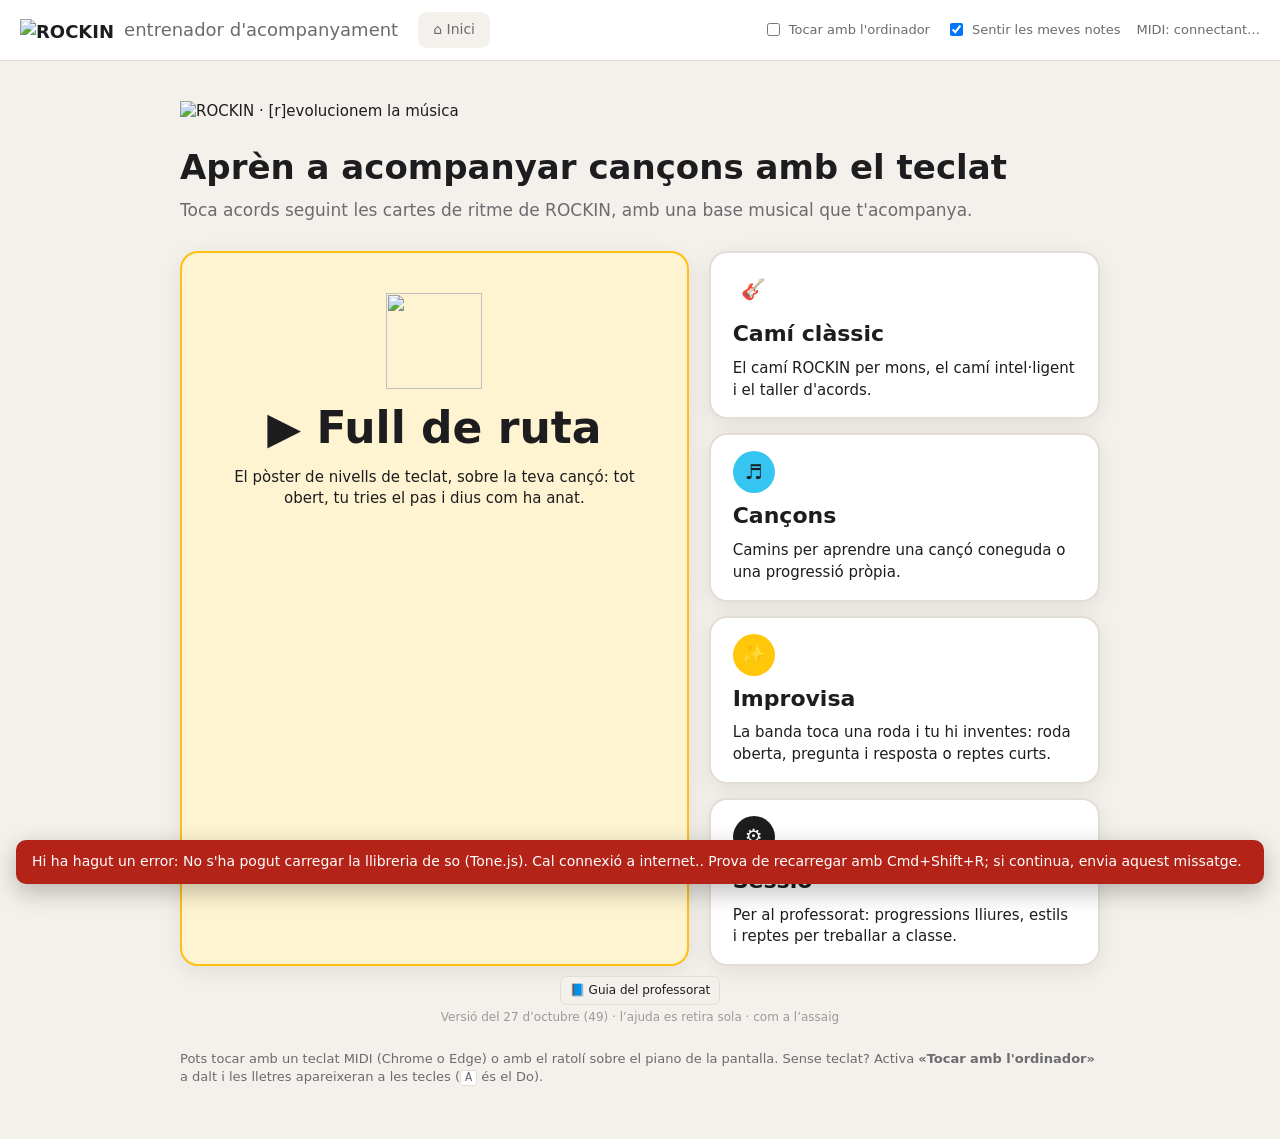
==== commit 215a0f43: "14" ====
--- a/index.html
+++ b/index.html
@@ -87,7 +87,7 @@
       </div>
     </div>
     <p class="home-guide"><button type="button" id="guide-link" class="chip small">📘 Guia del professorat</button></p>
-    <p class="home-version">Versió del 27 d’octubre (46) · full de ruta · tu tries com practicar</p>
+    <p class="home-version">Versió del 27 d’octubre (49) · l’ajuda es retira sola · com a l’assaig</p>
     <p class="hint home-hint">Pots tocar amb un teclat MIDI (Chrome o Edge) o amb el ratolí sobre el piano de la pantalla. Sense teclat? Activa <b>«Tocar amb l'ordinador»</b> a dalt i les lletres apareixeran a les tecles (<kbd>A</kbd> és el Do).</p>
   </div>
 
--- a/css/play.css
+++ b/css/play.css
@@ -4284,3 +4284,161 @@
   margin-top: 16px;
   max-width: 520px;
 }
+
+/* «Què creus que necessites ara?» as tiles: icon, option, short line (route and classic path alike). */
+.play-choices {
+  display: grid;
+  grid-template-columns: repeat(auto-fit, minmax(190px, 1fr));
+  gap: 10px;
+}
+
+.play-choice {
+  display: flex;
+  flex-direction: column;
+  align-items: flex-start;
+  gap: 8px;
+  width: auto;
+  min-height: 118px;
+  padding: 14px 14px 12px;
+  font-weight: 600;
+  background: rgb(255 255 255 / 4%);
+  border: 2px solid rgb(255 255 255 / 14%);
+  border-radius: 16px;
+  transition: border-color 0.15s, transform 0.15s, background 0.15s;
+}
+
+.play-choice:hover,
+.play-choice:focus-visible {
+  background: rgb(54 197 240 / 12%);
+  border-color: var(--play-cyan);
+  transform: translateY(-2px);
+}
+
+.play-choice .choice-icon {
+  display: grid;
+  place-items: center;
+  width: 40px;
+  height: 40px;
+  font-size: 22px;
+  line-height: 1;
+  background: rgb(255 255 255 / 8%);
+  border-radius: 12px;
+}
+
+.play-choice.next .choice-icon,
+.play-choice.done .choice-icon {
+  color: #1d1d1f;
+  background: var(--play-cyan);
+}
+
+.play-choice .choice-text {
+  display: flex;
+  flex-direction: column;
+  gap: 3px;
+  min-width: 0;
+}
+
+.play-choice .choice-text b {
+  font-size: 15px;
+  line-height: 1.25;
+}
+
+.play-choice .choice-text small {
+  font-size: 12.5px;
+  font-weight: 500;
+  color: var(--play-muted);
+}
+
+.play-panel-main > div > .play-result-block.choose {
+  max-width: none;
+}
+
+.route-choose h3 {
+  margin-bottom: 10px;
+  font-size: 15px;
+  letter-spacing: 0.04em;
+}
+
+@media (max-width: 640px) {
+  .play-choices {
+    grid-template-columns: repeat(2, minmax(0, 1fr));
+  }
+
+  .play-choice {
+    min-height: 0;
+  }
+}
+
+/* ---- While the music plays: only the cards, the ball (while it lasts) and the keyboard ---- */
+
+body.music-on .topbar {
+  display: none;
+}
+
+body.music-on .play-top {
+  margin-bottom: 8px;
+}
+
+body.music-on .play-top .play-hud-goal,
+body.music-on .play-top .play-hud-progress,
+body.music-on .play-top .play-hud-tools,
+body.music-on .play-top .play-level-box,
+body.music-on .play-top .play-stars {
+  display: none;
+}
+
+body.music-on .play-hud {
+  padding: 6px 14px;
+}
+
+body.music-on .play-hud-text strong {
+  font-size: 15px;
+}
+
+body.music-on .score-legend {
+  display: none !important;
+}
+
+/* Faded (from «A prop» on): the current card is still framed, but quietly. */
+.play-view.faded .score-tile.now {
+  box-shadow: 0 0 0 2px rgb(255 255 255 / 35%);
+}
+
+.route-transfer {
+  margin: 0 0 10px;
+  padding: 8px 12px;
+  font-size: 14px;
+  color: #d6dbe3;
+  background: rgb(255 255 255 / 5%);
+  border-left: 3px solid var(--c, #1fb6e3);
+  border-radius: 0 10px 10px 0;
+}
+
+.route-backpack-level .route-transfer {
+  margin-top: 6px;
+  font-size: 13px;
+}
+
+.route-step.rehearsal {
+  border-style: dashed;
+}
+
+.play-choice-groups {
+  display: flex;
+  flex-direction: column;
+  gap: 10px;
+}
+
+.play-choices.sub {
+  padding: 10px;
+  background: rgb(0 0 0 / 18%);
+  border-radius: 14px;
+}
+
+.play-choice.change .choice-icon {
+  background: rgb(255 255 255 / 14%);
+}
+
+.play-choice.change.open {
+  border-color: var(--play-cyan);
+}
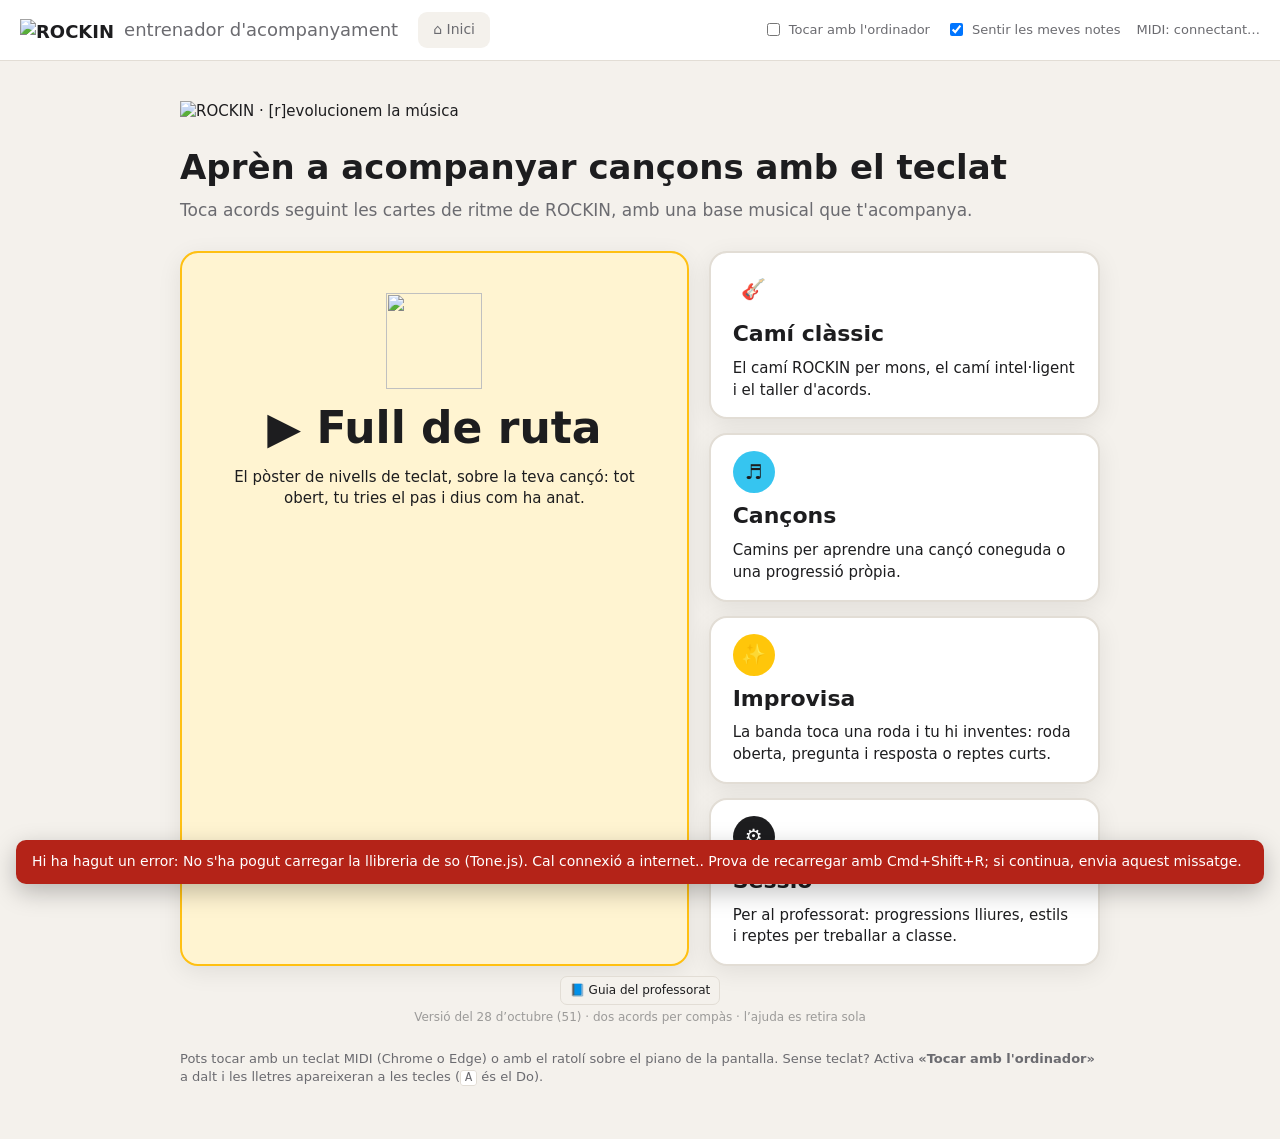
==== commit ceb0620c: "123" ====
--- a/index.html
+++ b/index.html
@@ -87,7 +87,7 @@
       </div>
     </div>
     <p class="home-guide"><button type="button" id="guide-link" class="chip small">📘 Guia del professorat</button></p>
-    <p class="home-version">Versió del 27 d’octubre (49) · l’ajuda es retira sola · com a l’assaig</p>
+    <p class="home-version">Versió del 28 d’octubre (51) · dos acords per compàs · l’ajuda es retira sola</p>
     <p class="hint home-hint">Pots tocar amb un teclat MIDI (Chrome o Edge) o amb el ratolí sobre el piano de la pantalla. Sense teclat? Activa <b>«Tocar amb l'ordinador»</b> a dalt i les lletres apareixeran a les tecles (<kbd>A</kbd> és el Do).</p>
   </div>
 
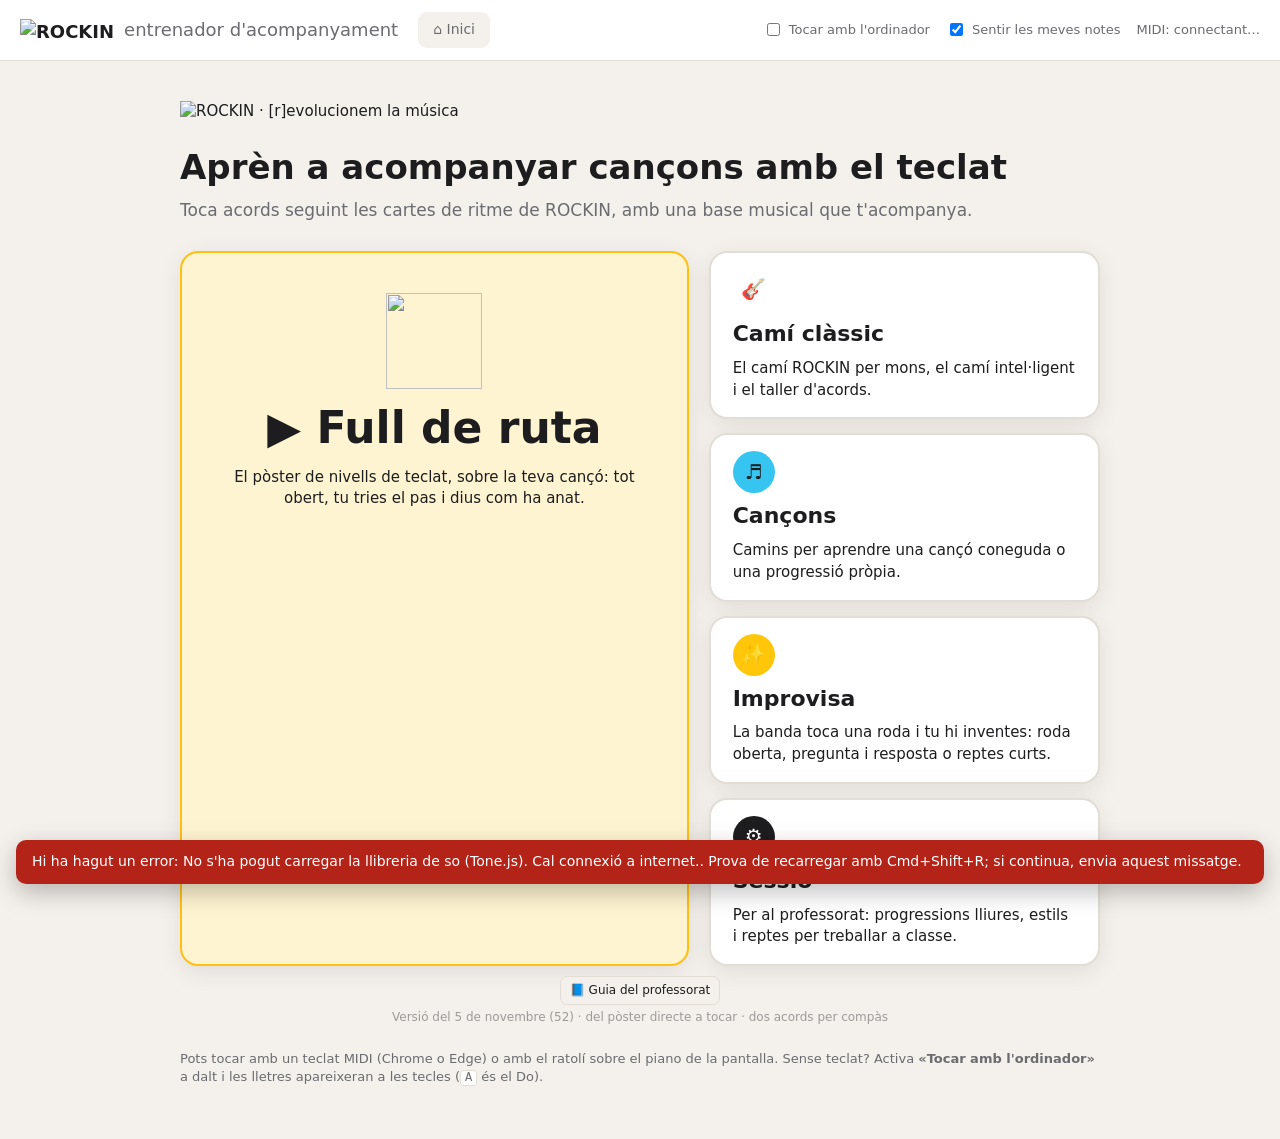
==== commit 37f35b40: "º123" ====
--- a/index.html
+++ b/index.html
@@ -87,7 +87,7 @@
       </div>
     </div>
     <p class="home-guide"><button type="button" id="guide-link" class="chip small">📘 Guia del professorat</button></p>
-    <p class="home-version">Versió del 28 d’octubre (51) · dos acords per compàs · l’ajuda es retira sola</p>
+    <p class="home-version">Versió del 5 de novembre (52) · del pòster directe a tocar · dos acords per compàs</p>
     <p class="hint home-hint">Pots tocar amb un teclat MIDI (Chrome o Edge) o amb el ratolí sobre el piano de la pantalla. Sense teclat? Activa <b>«Tocar amb l'ordinador»</b> a dalt i les lletres apareixeran a les tecles (<kbd>A</kbd> és el Do).</p>
   </div>
 
--- a/css/play.css
+++ b/css/play.css
@@ -4442,3 +4442,67 @@
 .play-choice.change.open {
   border-color: var(--play-cyan);
 }
+
+/* ---- The level's steps as a strip on the play screen (no extra menu) ---- */
+
+.play-hud .hud-level {
+  width: 40px;
+  height: 40px;
+  font-size: 20px;
+  --c: #1fb6e3;
+}
+
+.step-strip {
+  display: flex;
+  flex-wrap: wrap;
+  gap: 4px;
+  margin-top: 6px;
+}
+
+.ss-dot {
+  width: 26px;
+  height: 26px;
+  padding: 0;
+  font-family: inherit;
+  font-size: 12px;
+  font-weight: 700;
+  line-height: 1;
+  color: var(--play-muted);
+  background: rgb(255 255 255 / 6%);
+  border: 2px solid var(--play-line);
+  border-radius: 50%;
+  cursor: pointer;
+}
+
+.ss-dot.b-no {
+  background: rgb(255 159 67 / 25%);
+  border-color: #ff9f43;
+  color: #ffd2a8;
+}
+
+.ss-dot.b-gairebe {
+  background: rgb(255 216 77 / 22%);
+  border-color: #ffd84d;
+  color: #ffe9a3;
+}
+
+.ss-dot.b-ok {
+  background: rgb(53 179 107 / 28%);
+  border-color: #35b36b;
+  color: #b9f0cf;
+}
+
+.ss-dot.cur {
+  color: #1d1d1f;
+  background: var(--play-cyan);
+  border-color: var(--play-cyan);
+  transform: scale(1.12);
+}
+
+.ss-dot:hover {
+  border-color: #fff;
+}
+
+body.music-on .step-strip {
+  display: none;
+}
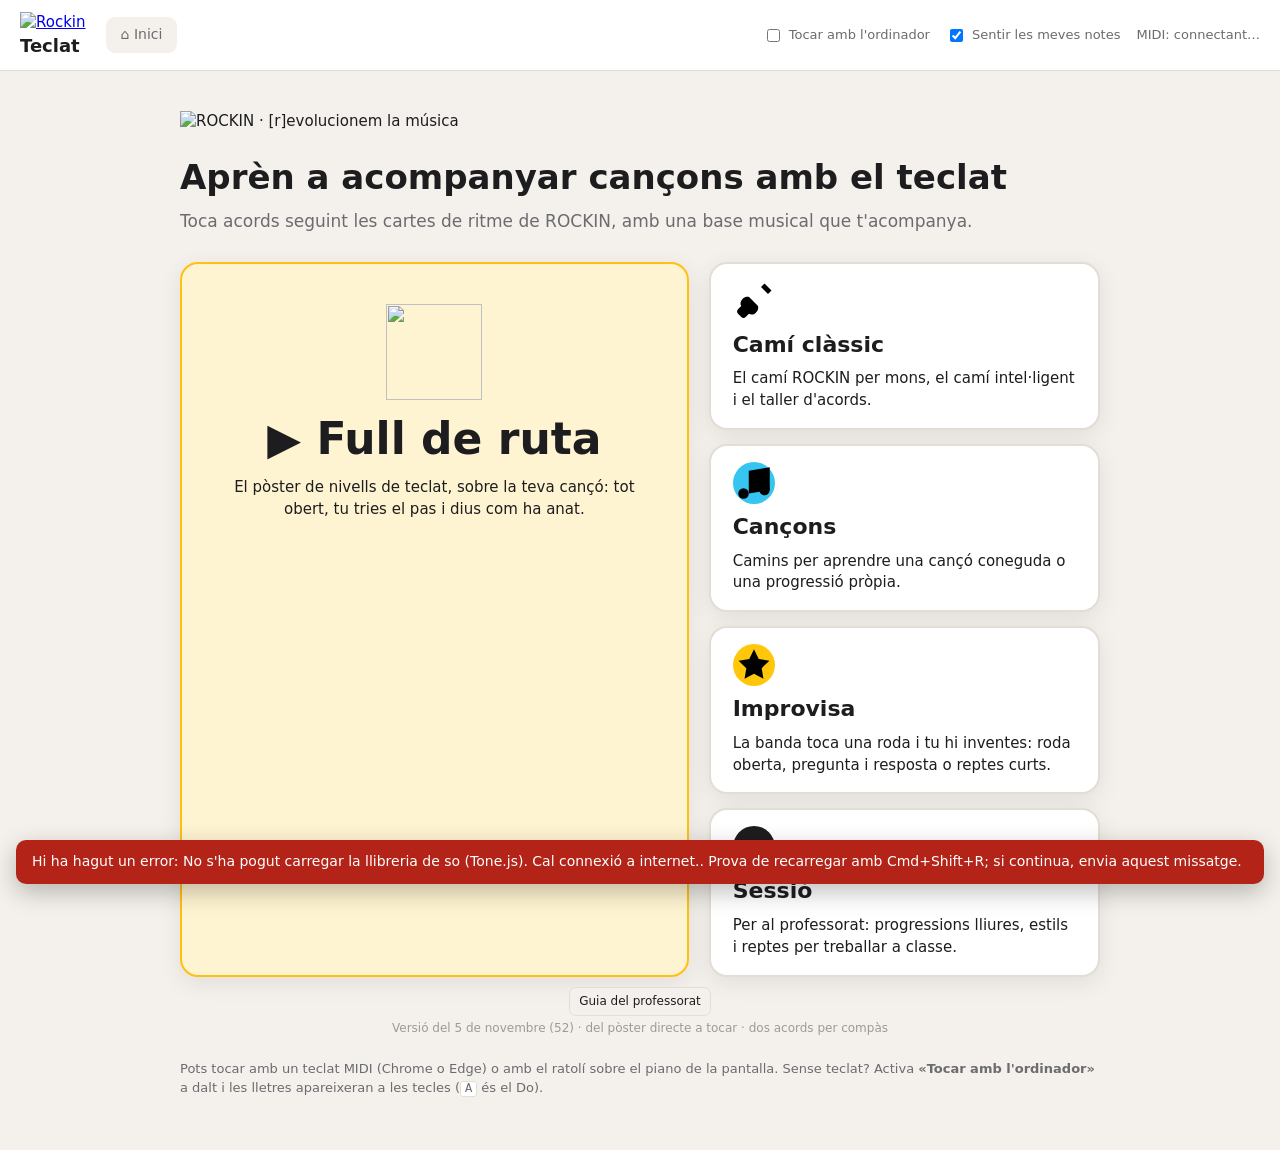
==== commit ef35f881: "Capçalera comuna, fons clar i sense emojis" ====
--- a/index.html
+++ b/index.html
@@ -24,15 +24,17 @@
     }
   </script>
   <script type="module" src="js/main.js"></script>
+<link rel="stylesheet" href="https://fonts.googleapis.com/css2?family=Noto+Sans:wght@900&family=Poppins:ital,wght@0,500;0,600;0,700;0,800;1,600&family=Ubuntu:wght@500&display=swap">
+<link rel="stylesheet" href="/marca/capcalera.css">
 </head>
 <body>
-  <header class="topbar">
+  <header class="topbar rk-cap rk-amb-controls">
     <div class="brand">
-      <h1 class="brand-title">
-        <img class="brand-logo light" src="assets/brand/rockin-wordmark.png" alt="ROCKIN">
-        <img class="brand-logo dark" src="assets/brand/rockin-wordmark-dark.png" alt="ROCKIN">
-        <span>entrenador d'acompanyament</span>
-      </h1>
+      <div class="rk-marca">
+        <a class="rk-totes" href="/" title="Totes les eines Rockin"><img class="rk-logo" src="/marca/rockin-logo-fosc.png" alt="Rockin" width="382" height="72"></a>
+        <span class="rk-sep" aria-hidden="true"></span>
+        <h1 class="rk-eina">Teclat</h1>
+      </div>
       <nav class="views" aria-label="Seccions">
         <button type="button" class="view-tab" data-view="home" aria-pressed="false">⌂ Inici</button>
         <button type="button" class="view-tab studio-only" data-view="game" aria-pressed="false">Sessió</button>
@@ -65,28 +67,28 @@
       </button>
       <div class="home-side">
         <button type="button" class="home-door classic" data-go="play" data-section="juga">
-          <span class="door-icon" aria-hidden="true">🎸</span>
+          <span class="door-icon" aria-hidden="true"><svg class="ic" viewBox="0 0 24 24" aria-hidden="true"><path d="m11.9 12.1 7.6-7.6"/><path d="m18 2 4 4-2 2-4-4z"/><path d="M9.2 9.7c-1.2-.3-2.6 0-3.5.9l-.5.5c-1 1-1.2 2.5-.5 3.8L3 16.6a2 2 0 0 0 0 2.8l1.6 1.6a2 2 0 0 0 2.8 0l1.7-1.7c1.2.7 2.8.5 3.8-.5l.5-.5c.9-.9 1.2-2.3.9-3.5"/><circle cx="9" cy="15" r="1"/></svg></span>
           <strong>Camí clàssic</strong>
           <span>El camí ROCKIN per mons, el camí intel·ligent i el taller d'acords.</span>
         </button>
         <button type="button" class="home-door songs" data-go="play" data-section="cancons">
-          <span class="door-icon" aria-hidden="true">♬</span>
+          <span class="door-icon" aria-hidden="true"><svg class="ic" viewBox="0 0 24 24" aria-hidden="true"><path d="M9 18V5l12-2v13"/><circle cx="6" cy="18" r="3"/><circle cx="18" cy="16" r="3"/></svg></span>
           <strong>Cançons</strong>
           <span>Camins per aprendre una cançó coneguda o una progressió pròpia.</span>
         </button>
         <button type="button" class="home-door improv" data-go="play" data-section="improvisa">
-          <span class="door-icon" aria-hidden="true">✨</span>
+          <span class="door-icon" aria-hidden="true"><svg class="ic" viewBox="0 0 24 24" aria-hidden="true"><path d="M12 3l2.7 5.6 6.1.9-4.4 4.3 1 6.1L12 17l-5.4 2.9 1-6.1L3.2 9.5l6.1-.9z"/></svg></span>
           <strong>Improvisa</strong>
           <span>La banda toca una roda i tu hi inventes: roda oberta, pregunta i resposta o reptes curts.</span>
         </button>
         <button type="button" class="home-door session" data-go="game">
-          <span class="door-icon" aria-hidden="true">⚙</span>
+          <span class="door-icon" aria-hidden="true"><svg class="ic" viewBox="0 0 24 24" aria-hidden="true"><circle cx="12" cy="12" r="3"/><path d="M12 2v3M12 19v3M2 12h3M19 12h3M4.9 4.9 7 7M17 17l2.1 2.1M4.9 19.1 7 17M17 7l2.1-2.1"/></svg></span>
           <strong>Sessió</strong>
           <span>Per al professorat: progressions lliures, estils i reptes per treballar a classe.</span>
         </button>
       </div>
     </div>
-    <p class="home-guide"><button type="button" id="guide-link" class="chip small">📘 Guia del professorat</button></p>
+    <p class="home-guide"><button type="button" id="guide-link" class="chip small">Guia del professorat</button></p>
     <p class="home-version">Versió del 5 de novembre (52) · del pòster directe a tocar · dos acords per compàs</p>
     <p class="hint home-hint">Pots tocar amb un teclat MIDI (Chrome o Edge) o amb el ratolí sobre el piano de la pantalla. Sense teclat? Activa <b>«Tocar amb l'ordinador»</b> a dalt i les lletres apareixeran a les tecles (<kbd>A</kbd> és el Do).</p>
   </div>
@@ -187,7 +189,7 @@
     </fieldset>
     <section id="challenge-panel" class="panel challenge-panel" hidden>
       <h2>Camí de reptes</h2>
-      <p class="hint">Tria una carta desbloquejada. La superes quan fas dues rondes seguides de la progressió sense cap error. Si una carta no et surt, «⏭ Salta aquesta carta» obre la següent (la saltada queda marcada i la pots provar quan vulguis). Quan les has superat o saltat totes, toca el repte final amb cartes barrejades; si arribes a «A prop» (el 75% d'encerts) s'obre la dificultat següent.</p>
+      <p class="hint">Tria una carta desbloquejada. La superes quan fas dues rondes seguides de la progressió sense cap error. Si una carta no et surt, «Salta aquesta carta» obre la següent (la saltada queda marcada i la pots provar quan vulguis). Quan les has superat o saltat totes, toca el repte final amb cartes barrejades; si arribes a «A prop» (el 75% d'encerts) s'obre la dificultat següent.</p>
       <div id="challenge-map" class="challenge-map"></div>
       <div class="challenge-tools">
         <label class="toggle"><input id="unlock-all" type="checkbox"> Mode professor: tot desbloquejat</label>
@@ -207,7 +209,7 @@
       <ol id="chords" class="chords"></ol>
       <div class="stage-tools">
         <span class="fullscreen-only shortcuts"><kbd>Espai</kbd> pausa · <kbd>Esc</kbd> surt</span>
-        <button type="button" id="fullscreen" class="chip" title="Carta i teclat a pantalla completa">⛶ Pantalla completa</button>
+        <button type="button" id="fullscreen" class="chip" title="Carta i teclat a pantalla completa">Pantalla completa</button>
       </div>
     </div>
     <div class="card-area">
@@ -222,7 +224,7 @@
           <div><strong>Següent carta</strong><small id="next-label"></small></div>
         </div>
         <div id="challenge-status" class="challenge-status" hidden></div>
-        <button type="button" id="skip-card" class="secondary demo-button skip-button" hidden title="Si aquesta carta no et surt, salta-la: s'obre la següent i la pots tornar a provar quan vulguis">⏭ Salta aquesta carta</button>
+        <button type="button" id="skip-card" class="secondary demo-button skip-button" hidden title="Si aquesta carta no et surt, salta-la: s'obre la següent i la pots tornar a provar quan vulguis">Salta aquesta carta</button>
         <button type="button" id="demo" class="secondary demo-button" title="El programa toca la carta durant una ronda sencera; aquesta ronda no puntua">♪ Escolta la carta</button>
         <div id="count-in" class="count-in"></div>
         <div id="verdict" class="verdict"></div>
@@ -266,5 +268,6 @@
       </div>
     </div>
   </div>
+  <script type="module" src="js/classe-app.js"></script>
 </body>
 </html>
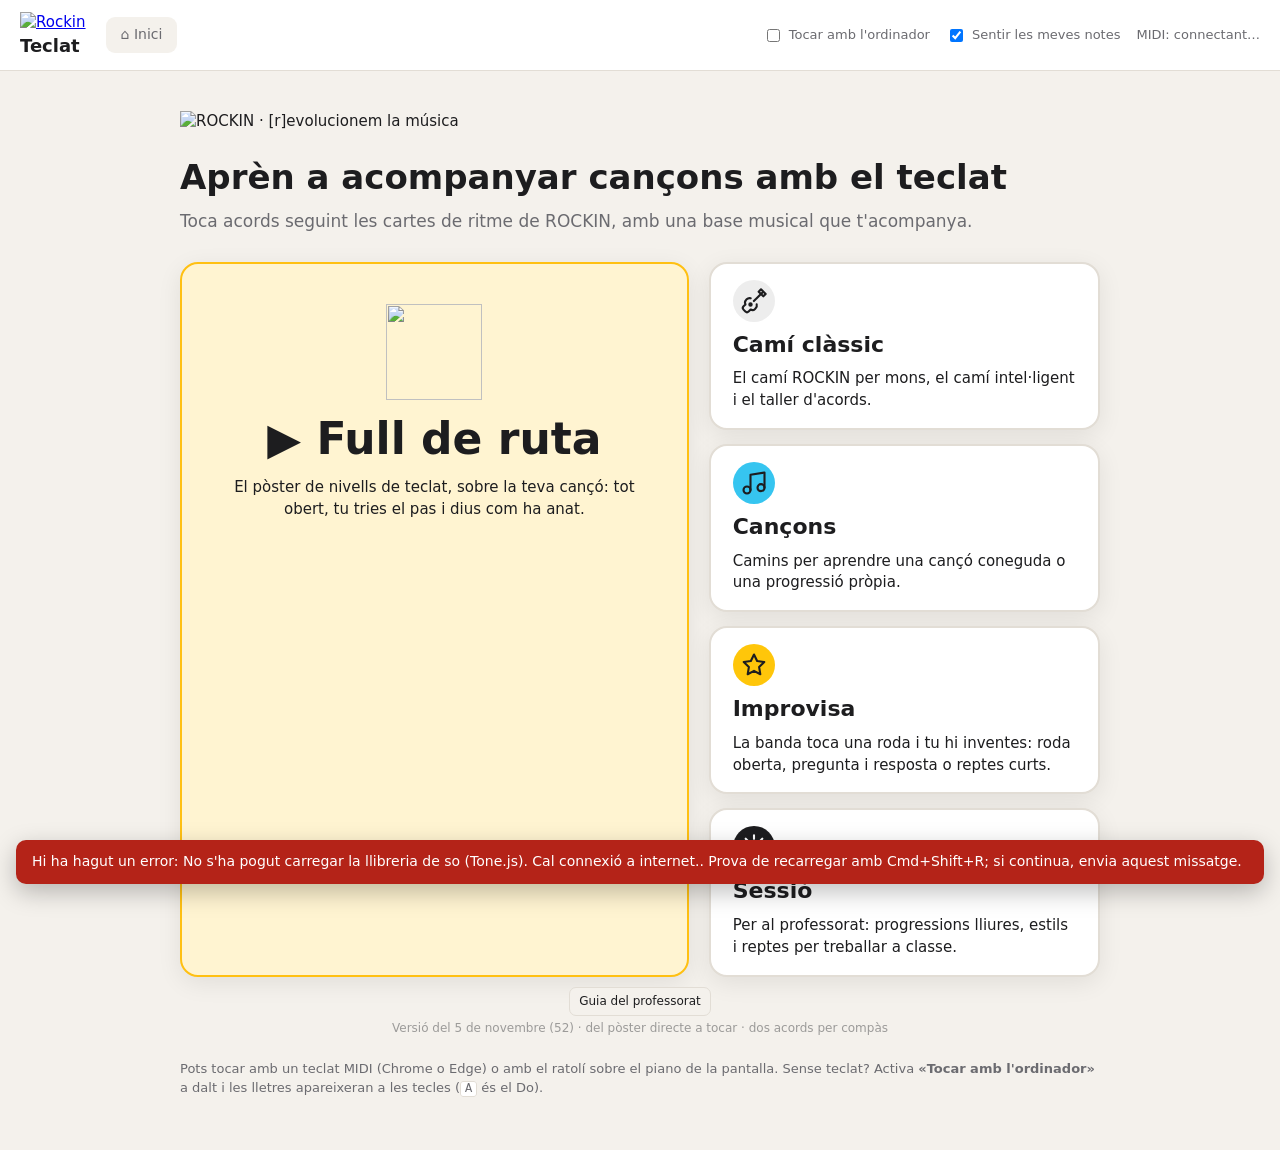
==== commit 01647456: "Mòbil: les pantalles s'adapten a l'amplada del telèfon" ====
--- a/index.html
+++ b/index.html
@@ -5,8 +5,8 @@
   <meta name="viewport" content="width=device-width, initial-scale=1">
   <title>ROCKIN · Entrenador d'acompanyament</title>
   <link rel="icon" type="image/png" href="assets/brand/favicon.png">
-  <link rel="stylesheet" href="css/style.css">
-  <link rel="stylesheet" href="css/play.css">
+  <link rel="stylesheet" href="css/style.css?v=mob1">
+  <link rel="stylesheet" href="css/play.css?v=mob1">
   <script src="https://cdnjs.cloudflare.com/ajax/libs/tone/15.1.22/Tone.js"></script>
   <script>
     // Shows any error on the page, so problems in a browser can be reported.
--- a/css/play.css
+++ b/css/play.css
@@ -1,29 +1,22 @@
-/* "Juga": the guided game. A dark, colourful look of its own. */
+/* "Juga": the guided game. A colourful look of its own on a light background. */
 
 body.play-theme {
-  --play-bg: #120d2e;
-  --play-bg-2: #231a55;
-  --play-panel: rgb(255 255 255 / 7%);
-  --play-line: rgb(255 255 255 / 14%);
-  --play-ink: #f5f3ff;
-  --play-muted: #b7b0dc;
+  --play-bg: #f6f3ec;
+  --play-bg-2: #ffffff;
+  --play-panel: #ffffff;
+  --play-line: #e3ded4;
+  --play-ink: #1f1e1c;
+  --play-muted: #6b675f;
   --play-yellow: #ffc012;
-  --play-cyan: #36c5f0;
-  --play-pink: #ff5c8a;
-  --play-green: #3ddc84;
-  --play-red: #ff6b6b;
-  background: radial-gradient(1200px 700px at 20% -10%, var(--play-bg-2), transparent 60%),
-    radial-gradient(900px 600px at 110% 10%, #3a1650, transparent 60%), var(--play-bg);
-  background-attachment: fixed;
+  --play-yellow-ink: #a87400;
+  --play-cyan: #1a9fd0;
+  --play-pink: #e8457a;
+  --play-green: #1f9d55;
+  --play-red: #d64545;
+  background: var(--play-bg);
   color: var(--play-ink);
 }
 
-body.play-theme .topbar {
-  color: var(--play-ink);
-  background: rgb(10 7 30 / 70%);
-  border-bottom-color: var(--play-line);
-  backdrop-filter: blur(6px);
-}
 
 body.play-theme h1 span,
 body.play-theme .status,
@@ -32,7 +25,7 @@
 }
 
 body.play-theme .views {
-  background: rgb(255 255 255 / 8%);
+  background: rgb(31 30 28 / 6%);
 }
 
 body.play-theme button.view-tab {
@@ -45,7 +38,7 @@
 
 .play-view kbd {
   color: var(--play-ink);
-  background: rgb(255 255 255 / 12%);
+  background: rgb(31 30 28 / 10%);
   border-color: var(--play-line);
 }
 
@@ -77,12 +70,12 @@
 
 button.play-btn.ghost {
   color: var(--play-ink);
-  background: rgb(255 255 255 / 8%);
+  background: rgb(31 30 28 / 6%);
   box-shadow: inset 0 0 0 2px var(--play-line);
 }
 
 button.play-btn.ghost:hover {
-  background: rgb(255 255 255 / 14%);
+  background: rgb(31 30 28 / 11%);
 }
 
 button.play-btn.small {
@@ -95,7 +88,7 @@
   font-size: 14px;
   font-weight: 700;
   color: var(--play-ink);
-  background: rgb(255 255 255 / 8%);
+  background: rgb(31 30 28 / 6%);
   border: 2px solid var(--play-line);
   border-radius: 999px;
 }
@@ -159,7 +152,7 @@
 }
 
 .play-total span {
-  color: var(--play-yellow);
+  color: var(--play-yellow-ink);
 }
 
 .play-resume {
@@ -241,7 +234,7 @@
 
 .play-world-stars {
   font-weight: 800;
-  color: var(--play-yellow);
+  color: var(--play-yellow-ink);
 }
 
 .play-goal-chords {
@@ -257,7 +250,7 @@
   font-weight: 800;
   text-align: center;
   color: var(--play-muted);
-  background: rgb(255 255 255 / 5%);
+  background: rgb(31 30 28 / 4%);
   border: 2px dashed var(--play-line);
   border-radius: 10px;
 }
@@ -397,7 +390,7 @@
   min-height: 1em;
   font-size: 15px;
   letter-spacing: 2px;
-  color: var(--play-yellow);
+  color: var(--play-yellow-ink);
 }
 
 .play-map > .play-toggle {
@@ -469,7 +462,7 @@
   font-size: 14px;
   font-weight: 900;
   color: var(--play-muted);
-  background: rgb(255 255 255 / 6%);
+  background: rgb(31 30 28 / 5%);
   border: 2px solid var(--play-line);
   border-radius: 50%;
 }
@@ -483,14 +476,14 @@
 .play-hud-steps li.now {
   color: #1d1d1f;
   background: var(--play-yellow);
-  border-color: var(--play-yellow);
+  border-color: var(--play-yellow-ink);
   transform: scale(1.15);
 }
 
 .play-stars {
   font-size: 26px;
   letter-spacing: 3px;
-  color: var(--play-yellow);
+  color: var(--play-yellow-ink);
   white-space: nowrap;
 }
 
@@ -557,7 +550,7 @@
 }
 
 .play-panel b {
-  color: var(--play-yellow);
+  color: var(--play-yellow-ink);
 }
 
 .play-note {
@@ -623,12 +616,12 @@
 }
 
 .play-result-stars span {
-  color: rgb(255 255 255 / 15%);
+  color: rgb(31 30 28 / 12%);
   animation: star-in 0.4s ease-out both;
 }
 
 .play-result-stars span.on {
-  color: var(--play-yellow);
+  color: var(--play-yellow-ink);
   text-shadow: 0 0 18px rgb(255 192 18 / 60%);
 }
 
@@ -649,7 +642,7 @@
 .play-dots span {
   width: 26px;
   height: 26px;
-  background: rgb(255 255 255 / 6%);
+  background: rgb(31 30 28 / 5%);
   border: 3px solid var(--play-line);
   border-radius: 50%;
 }
@@ -666,7 +659,7 @@
 }
 
 .play-dots span.now {
-  border-color: var(--play-yellow);
+  border-color: var(--play-yellow-ink);
   box-shadow: 0 0 0 3px rgb(255 192 18 / 35%);
 }
 
@@ -738,7 +731,7 @@
 button.play-tab.on {
   color: #1d1d1f;
   background: var(--play-yellow);
-  border-color: var(--play-yellow);
+  border-color: var(--play-yellow-ink);
 }
 
 button.play-tab.add {
@@ -777,7 +770,7 @@
   font: inherit;
   font-weight: 400;
   color: var(--play-ink);
-  background: rgb(0 0 0 / 30%);
+  background: #fff;
   border: 1px solid var(--play-line);
   border-radius: 8px;
 }
@@ -853,7 +846,7 @@
 }
 
 .play-panel.status.ready {
-  border-color: var(--play-yellow);
+  border-color: var(--play-yellow-ink);
   background: linear-gradient(90deg, rgb(255 192 18 / 25%), var(--play-panel));
 }
 
@@ -1003,7 +996,7 @@
   background: #f4f1ea;
   border: 3px solid transparent;
   border-radius: 12px;
-  box-shadow: 0 6px 18px rgb(0 0 0 / 35%);
+  box-shadow: 0 6px 18px rgb(0 0 0 / 12%);
 }
 
 .score-card img {
@@ -1145,7 +1138,7 @@
 }
 
 .score-tile.ready .score-head b {
-  color: var(--play-yellow);
+  color: var(--play-yellow-ink);
 }
 
 /* ---- Students, map bar ----------------------------------------------------------------------------- */
@@ -1198,7 +1191,7 @@
   padding: 10px 12px;
   font: inherit;
   color: var(--play-ink);
-  background: rgb(0 0 0 / 30%);
+  background: #fff;
   border: 1px solid var(--play-line);
   border-radius: 10px;
 }
@@ -1256,7 +1249,7 @@
   width: 28px;
   height: 10px;
   overflow: hidden;
-  background: rgb(255 255 255 / 10%);
+  background: rgb(31 30 28 / 8%);
   border-radius: 5px;
 }
 
@@ -1648,7 +1641,7 @@
 }
 
 details.play-world.locked .play-world-number {
-  background: rgb(255 255 255 / 12%);
+  background: rgb(31 30 28 / 10%);
   box-shadow: none;
 }
 
@@ -1699,7 +1692,7 @@
   flex: 1;
   min-width: 8px;
   height: 8px;
-  background: rgb(255 255 255 / 12%);
+  background: rgb(31 30 28 / 10%);
   border-radius: 4px;
 }
 
@@ -1732,7 +1725,7 @@
 }
 
 .play-welcome b {
-  color: var(--play-yellow);
+  color: var(--play-yellow-ink);
 }
 
 .play-welcome .play-dots,
@@ -1750,7 +1743,7 @@
 }
 
 .welcome-art.stars {
-  color: var(--play-yellow);
+  color: var(--play-yellow-ink);
   letter-spacing: 8px;
   text-shadow: 0 0 20px rgb(255 192 18 / 50%);
 }
@@ -1873,7 +1866,7 @@
 button.play-board-tab.on {
   color: #1d1d1f;
   background: var(--play-yellow);
-  border-color: var(--play-yellow);
+  border-color: var(--play-yellow-ink);
   box-shadow: 0 4px 0 #c48d00;
 }
 
@@ -1886,7 +1879,7 @@
   gap: 2px;
   min-width: min(100%, 360px);
   padding: 14px 22px;
-  background: rgb(255 255 255 / 6%);
+  background: rgb(31 30 28 / 5%);
   border: 3px solid var(--play-yellow);
   border-radius: 20px;
 }
@@ -1901,7 +1894,7 @@
   font-size: clamp(38px, 6vw, 60px);
   font-weight: 900;
   line-height: 1.05;
-  color: var(--play-yellow);
+  color: var(--play-yellow-ink);
 }
 
 .play-target span {
@@ -1925,7 +1918,7 @@
 
 /* Keys still down from the chord before: a warning, never a mistake. */
 .play-target.hold {
-  border-color: var(--play-yellow);
+  border-color: var(--play-yellow-ink);
 }
 
 /* The chord that comes now, announced before you play it. */
@@ -1964,7 +1957,7 @@
   align-items: flex-start;
   gap: 8px;
   padding: 16px;
-  background: rgb(255 255 255 / 6%);
+  background: rgb(31 30 28 / 5%);
   border: 2px solid var(--play-line);
   border-radius: 16px;
   cursor: pointer;
@@ -1972,7 +1965,7 @@
 
 .play-song:hover,
 .play-song:focus-visible {
-  border-color: var(--play-yellow);
+  border-color: var(--play-yellow-ink);
 }
 
 .play-song strong {
@@ -2021,7 +2014,7 @@
   padding: 12px 14px;
   text-align: left;
   color: var(--play-ink);
-  background: rgb(255 255 255 / 4%);
+  background: rgb(31 30 28 / 4%);
   border: 1px dashed var(--play-line);
   border-radius: 12px;
   cursor: pointer;
@@ -2079,7 +2072,7 @@
   max-width: 320px;
   height: 12px;
   overflow: hidden;
-  background: rgb(255 255 255 / 12%);
+  background: rgb(31 30 28 / 10%);
   border-radius: 6px;
 }
 
@@ -2142,7 +2135,7 @@
   font-size: 14px;
   font-weight: 700;
   color: var(--play-ink);
-  background: rgb(255 255 255 / 6%);
+  background: rgb(31 30 28 / 5%);
   border: 2px solid var(--play-line);
   border-radius: 999px;
   cursor: pointer;
@@ -2277,7 +2270,7 @@
   flex-direction: column;
   gap: 4px;
   padding: 8px 10px;
-  background: rgb(255 255 255 / 5%);
+  background: rgb(31 30 28 / 4%);
   border-radius: 12px;
 }
 
@@ -2556,7 +2549,7 @@
   font: inherit;
   color: var(--play-ink);
   text-align: center;
-  background: rgb(255 255 255 / 6%);
+  background: rgb(31 30 28 / 5%);
   border: 2px solid var(--play-line);
   border-radius: 18px;
   cursor: pointer;
@@ -2564,7 +2557,7 @@
 
 button.play-hands-option:hover,
 button.play-hands-option.on {
-  border-color: var(--play-yellow);
+  border-color: var(--play-yellow-ink);
   box-shadow: 0 0 0 3px rgb(255 192 18 / 30%);
 }
 
@@ -2589,14 +2582,14 @@
   font: inherit;
   font-size: 14px;
   color: var(--play-ink);
-  background: rgb(255 255 255 / 8%);
+  background: rgb(31 30 28 / 6%);
   border: 1px solid var(--play-line);
   border-radius: 999px;
   cursor: pointer;
 }
 
 button.play-hands-chip b {
-  color: var(--play-yellow);
+  color: var(--play-yellow-ink);
 }
 
 @media (max-width: 640px) {
@@ -2630,7 +2623,7 @@
 
 .guide-body h4 {
   margin: 14px 0 4px;
-  color: var(--play-yellow);
+  color: var(--play-yellow-ink);
 }
 
 .guide-body ul,
@@ -2652,7 +2645,7 @@
 .guide-body code,
 .guide-body kbd {
   padding: 1px 5px;
-  background: rgb(255 255 255 / 10%);
+  background: rgb(31 30 28 / 8%);
   border-radius: 4px;
 }
 
@@ -2741,7 +2734,7 @@
   padding: 6px 14px;
   font-size: 20px;
   font-weight: 900;
-  background: rgb(255 255 255 / 8%);
+  background: rgb(31 30 28 / 6%);
   border: 2px solid var(--play-line);
   border-radius: 12px;
 }
@@ -2755,7 +2748,7 @@
 .arp-steps span.now {
   color: #1d1d1f;
   background: var(--play-yellow);
-  border-color: var(--play-yellow);
+  border-color: var(--play-yellow-ink);
 }
 
 .legend.line {
@@ -3141,10 +3134,10 @@
   max-height: 70vh;
   overflow-y: auto;
   padding: 14px 16px;
-  background: #1c1735;
+  background: var(--play-panel);
   border: 1px solid var(--play-line);
   border-radius: 16px;
-  box-shadow: 0 16px 40px rgb(0 0 0 / 55%);
+  box-shadow: 0 16px 40px rgb(0 0 0 / 14%);
 }
 
 .play-level-ladder p b {
@@ -3285,8 +3278,8 @@
   font: inherit;
   font-size: 14px;
   color: var(--play-ink);
-  background: rgb(255 255 255 / 6%);
-  border: 1px solid rgb(255 255 255 / 18%);
+  background: rgb(31 30 28 / 5%);
+  border: 1px solid rgb(31 30 28 / 14%);
   border-radius: 10px;
 }
 
@@ -3302,8 +3295,8 @@
   align-items: center;
   gap: 12px;
   padding: 10px 14px;
-  background: rgb(255 255 255 / 5%);
-  border: 1px solid rgb(255 255 255 / 10%);
+  background: rgb(31 30 28 / 4%);
+  border: 1px solid rgb(31 30 28 / 8%);
   border-radius: 12px;
 }
 
@@ -3339,7 +3332,7 @@
 }
 
 .play-library a {
-  color: var(--play-yellow);
+  color: var(--play-yellow-ink);
 }
 
 .play-song.library .play-song-icon {
@@ -3357,7 +3350,7 @@
 .play-keyboard-own {
   margin-top: 16px;
   padding-top: 12px;
-  border-top: 1px solid rgb(255 255 255 / 10%);
+  border-top: 1px solid rgb(31 30 28 / 8%);
 }
 
 .play-keyboard-own h4 {
@@ -3567,14 +3560,14 @@
   font-size: 15px;
   color: var(--play-ink);
   text-align: left;
-  background: rgb(255 255 255 / 5%);
-  border: 1px solid rgb(255 255 255 / 12%);
+  background: rgb(31 30 28 / 4%);
+  border: 1px solid rgb(31 30 28 / 10%);
   border-radius: 10px;
   cursor: pointer;
 }
 
 .route-step:hover {
-  background: rgb(255 255 255 / 10%);
+  background: rgb(31 30 28 / 8%);
 }
 
 .route-step.lvl-ok {
@@ -3587,7 +3580,7 @@
   font-size: 12px;
   font-weight: 800;
   color: #1d1d1f;
-  background: rgb(255 255 255 / 25%);
+  background: rgb(31 30 28 / 20%);
   border-radius: 999px;
 }
 
@@ -3694,8 +3687,8 @@
   letter-spacing: 0.2em;
   color: var(--play-ink);
   text-align: center;
-  background: rgb(255 255 255 / 6%);
-  border: 1px solid rgb(255 255 255 / 18%);
+  background: rgb(31 30 28 / 5%);
+  border: 1px solid rgb(31 30 28 / 14%);
   border-radius: 10px;
 }
 
@@ -3725,7 +3718,7 @@
   gap: 8px;
   padding: 3px 0;
   font-size: 14px;
-  border-bottom: 1px dashed rgb(255 255 255 / 10%);
+  border-bottom: 1px dashed rgb(31 30 28 / 8%);
 }
 
 .play-song.on {
@@ -3733,7 +3726,7 @@
 }
 
 .home-door.classic .door-icon {
-  background: rgb(255 255 255 / 10%);
+  background: rgb(31 30 28 / 8%);
 }
 
 /* ---- The poster itself (Piano · Teclat · Full de ruta · Nivells) ------------------------------- */
@@ -3744,11 +3737,11 @@
   flex-direction: column;
   gap: 14px;
   padding: 22px 22px 16px;
-  color: #fff;
-  background: radial-gradient(120% 70% at 50% 0%, #1b2a40 0%, #0b1526 62%);
+  color: var(--play-ink);
+  background: radial-gradient(120% 70% at 50% 0%, #ffffff 0%, var(--play-bg) 62%);
   border: 8px solid var(--c);
   border-radius: 8px;
-  box-shadow: 0 18px 50px rgb(0 0 0 / 40%);
+  box-shadow: 0 18px 50px rgb(0 0 0 / 14%);
 }
 
 .poster-head {
@@ -3838,8 +3831,8 @@
   font-weight: 700;
   letter-spacing: 0.28em;
   text-transform: uppercase;
-  background: rgb(0 0 0 / 35%);
-  border: 1px solid rgb(255 255 255 / 25%);
+  background: rgb(0 0 0 / 5%);
+  border: 1px solid rgb(31 30 28 / 20%);
   border-radius: 6px;
 }
 
@@ -3850,11 +3843,11 @@
   justify-content: center;
   gap: 6px 10px;
   font-size: 14px;
-  color: #c9d2de;
+  color: var(--play-muted);
 }
 
 .poster-song b {
-  color: #fff;
+  color: var(--play-ink);
 }
 
 .poster-song-chords {
@@ -3876,9 +3869,9 @@
   min-height: 150px;
   padding: 14px;
   font: inherit;
-  color: #fff;
+  color: var(--play-ink);
   text-align: left;
-  background: #141f33;
+  background: var(--play-panel);
   border: 2px solid #2a3850;
   border-radius: 14px;
   cursor: pointer;
@@ -3933,7 +3926,7 @@
 .ptile small {
   font-size: 13px;
   line-height: 1.3;
-  color: #d6dbe3;
+  color: var(--play-muted);
 }
 
 .ptile-foot {
@@ -3951,7 +3944,7 @@
 .ptile-foot em {
   font-size: 12px;
   font-style: normal;
-  color: #9aa4b2;
+  color: #8a857c;
   white-space: nowrap;
 }
 
@@ -3975,7 +3968,7 @@
   justify-content: space-between;
   gap: 10px;
   padding-top: 10px;
-  border-top: 1px solid rgb(255 255 255 / 12%);
+  border-top: 1px solid rgb(31 30 28 / 10%);
 }
 
 .poster-logo {
@@ -3994,7 +3987,7 @@
   flex-direction: column;
   gap: 12px;
   padding: 16px;
-  background: #141f33;
+  background: var(--play-panel);
   border: 2px solid var(--c);
   border-radius: 14px;
 }
@@ -4023,12 +4016,12 @@
 }
 
 .poster-level-head small {
-  color: #c9d2de;
+  color: var(--play-muted);
 }
 
 .poster .route-step {
-  color: #fff;
-  background: rgb(255 255 255 / 5%);
+  color: var(--play-ink);
+  background: rgb(31 30 28 / 4%);
 }
 
 .route-step-text {
@@ -4039,15 +4032,15 @@
 
 .route-step-text small {
   font-size: 12.5px;
-  color: #9aa4b2;
+  color: #8a857c;
 }
 
 .poster .route-band {
-  color: #c9d2de;
+  color: var(--play-muted);
 }
 
 .poster .route-band.on {
-  color: #fff;
+  color: var(--play-ink);
 }
 
 .route-hint {
@@ -4301,8 +4294,8 @@
   min-height: 118px;
   padding: 14px 14px 12px;
   font-weight: 600;
-  background: rgb(255 255 255 / 4%);
-  border: 2px solid rgb(255 255 255 / 14%);
+  background: rgb(31 30 28 / 4%);
+  border: 2px solid rgb(31 30 28 / 11%);
   border-radius: 16px;
   transition: border-color 0.15s, transform 0.15s, background 0.15s;
 }
@@ -4321,7 +4314,7 @@
   height: 40px;
   font-size: 22px;
   line-height: 1;
-  background: rgb(255 255 255 / 8%);
+  background: rgb(31 30 28 / 6%);
   border-radius: 12px;
 }
 
@@ -4401,15 +4394,15 @@
 
 /* Faded (from «A prop» on): the current card is still framed, but quietly. */
 .play-view.faded .score-tile.now {
-  box-shadow: 0 0 0 2px rgb(255 255 255 / 35%);
+  box-shadow: 0 0 0 2px rgb(31 30 28 / 28%);
 }
 
 .route-transfer {
   margin: 0 0 10px;
   padding: 8px 12px;
   font-size: 14px;
-  color: #d6dbe3;
-  background: rgb(255 255 255 / 5%);
+  color: var(--play-ink);
+  background: rgb(31 30 28 / 4%);
   border-left: 3px solid var(--c, #1fb6e3);
   border-radius: 0 10px 10px 0;
 }
@@ -4431,12 +4424,12 @@
 
 .play-choices.sub {
   padding: 10px;
-  background: rgb(0 0 0 / 18%);
+  background: rgb(0 0 0 / 4%);
   border-radius: 14px;
 }
 
 .play-choice.change .choice-icon {
-  background: rgb(255 255 255 / 14%);
+  background: rgb(31 30 28 / 11%);
 }
 
 .play-choice.change.open {
@@ -4468,7 +4461,7 @@
   font-weight: 700;
   line-height: 1;
   color: var(--play-muted);
-  background: rgb(255 255 255 / 6%);
+  background: rgb(31 30 28 / 5%);
   border: 2px solid var(--play-line);
   border-radius: 50%;
   cursor: pointer;
@@ -4506,3 +4499,113 @@
 body.music-on .step-strip {
   display: none;
 }
+
+/* ---- Pòster «Full de ruta»: el mateix que l'imprès de la línia Rockin (fons blau nit, Poppins i Noto Sans Black) ---- */
+.poster {
+  --pnit: #0b1120;
+  --pvora: #334155;
+  --play-ink: #f8fafc;
+  --play-muted: #cbd5e1;
+  --play-panel: #1e293b;
+  --play-line: #334155;
+  --play-yellow-ink: #fdbe10;
+  width: min(1040px, 100%);
+  margin: 0 auto;
+  gap: 10px;
+  padding: 16px 20px 12px;
+  color: var(--play-ink);
+  font-family: Poppins, Ubuntu, sans-serif;
+  background: radial-gradient(70% 45% at 50% 0%, #1e293b 0%, var(--pnit) 100%);
+  border: 10px solid var(--c);
+  border-radius: 4px;
+  box-shadow: none;
+}
+.poster-piano { width: 46px; height: 46px; padding: 0 5px 5px; border-radius: 23px 23px 4px 4px; }
+.poster-piano i { width: 6px; height: 15px; }
+.poster-title { font-family: 'Noto Sans', Ubuntu, sans-serif; }
+.poster-w1 { font-size: clamp(18px, 2.2vw, 27px); font-weight: 900; letter-spacing: .04em; }
+.poster-w2 { font-size: clamp(26px, 3.2vw, 40px); font-weight: 900; letter-spacing: 0; text-shadow: none; }
+.poster-sub { padding: 3px 18px; font: 600 11px Poppins, sans-serif; letter-spacing: .45em; background: none; border: 1.5px solid var(--pvora); border-radius: 4px; }
+.poster-song { font-size: 13px; }
+.poster-grid { grid-template-columns: repeat(2, minmax(0, 1fr)); grid-template-rows: repeat(5, auto); grid-auto-flow: column; gap: 10px 14px; }
+.ptile {
+  display: grid; grid-template-columns: auto minmax(0, 1fr) auto; grid-template-rows: auto auto auto; column-gap: 14px; align-items: center;
+  min-height: 0; padding: 8px 16px; background: #1e293b; border: 1.5px solid var(--pvora); border-radius: 12px; font-family: Poppins, sans-serif;
+}
+.ptile:hover, .ptile:focus-visible { transform: none; }
+.ptile.cur { box-shadow: inset 0 0 0 1px var(--c); border-color: var(--c); }
+.ptile-top { display: contents; }
+.ptile-num { grid-row: 1 / 4; grid-column: 1; width: 40px; height: 40px; font: 800 19px Poppins, sans-serif; border-bottom-width: 4px; border-radius: 8px; }
+.ptile .ptile-icon { grid-row: 1 / 4; grid-column: 3; color: var(--c); }
+.ptile b { grid-column: 2; font: 700 15px/1.15 Poppins, sans-serif; letter-spacing: 0; }
+.ptile small { grid-column: 2; font: 500 12.5px/1.3 Poppins, sans-serif; color: var(--play-muted); }
+.ptile-foot { grid-column: 2; margin-top: 4px; }
+.ptile-foot .pbar { max-width: 220px; height: 4px; background: var(--pvora); }
+.ptile-foot em { font: 500 11px Poppins, sans-serif; color: var(--play-muted); }
+.poster-foot { padding-top: 6px; border-top: 0; }
+.poster-logo { height: 20px; }
+.poster-foot em { font: 600 italic 19px Poppins, sans-serif; }
+.poster-level { background: #1e293b; border: 1.5px solid var(--pvora); }
+.poster .route-step { background: rgb(255 255 255 / 4%); }
+.poster .route-step-text small { color: var(--play-muted); }
+.poster .route-transfer { color: var(--play-ink); background: rgb(255 255 255 / 5%); }
+@media (max-width: 760px) {
+  .poster-grid { grid-template-columns: minmax(0, 1fr); grid-template-rows: none; grid-auto-flow: row; }
+}
+
+/* Icones de línia (js/icones.js), en lloc d'emojis */
+.ic { width: 1.15em; height: 1.15em; fill: none; stroke: currentColor; stroke-width: 1.8; stroke-linecap: round; stroke-linejoin: round; vertical-align: -.2em; flex: none; }
+.ptile-icon .ic { width: 24px; height: 24px; stroke-width: 2; }
+.play-song-icon .ic, .choice-icon .ic { width: 22px; height: 22px; }
+.welcome-art .ic { width: 64px; height: 64px; stroke-width: 1.5; }
+.play-hands-art .ic { width: 40px; height: 40px; stroke-width: 1.5; }
+.play-world-number .ic { width: 16px; height: 16px; }
+.score-hand .ic { width: 28px; height: 28px; }
+.gicon .ic { width: 18px; height: 18px; }
+.door-icon .ic { width: 28px; height: 28px; }
+
+/* «Què sé fer»: pestanyes A la banda · Com vas · Historial (Com vas comença per com t'estudies) */
+.qsf-tabs { display: flex; gap: 6px; margin-left: auto; flex-wrap: wrap; }
+.qsf-tab { font: 700 13px Ubuntu, sans-serif; border: 1px solid var(--play-line); background: #fff; color: var(--play-muted); border-radius: 999px; padding: 6px 14px; cursor: pointer; }
+.qsf-tab[aria-selected="true"] { background: var(--play-ink); border-color: var(--play-ink); color: #fff; }
+.qsf-com { display: grid; grid-template-columns: minmax(0, 1.25fr) minmax(0, 1fr); gap: 14px; align-items: start; }
+.qsf-dreta { display: flex; flex-direction: column; gap: 14px; }
+.qsf-estrat h3, .qsf-dreta h3 { margin-top: 0; }
+.qsf-estrat h4 { margin: 16px 0 8px; font-size: 12px; letter-spacing: .1em; text-transform: uppercase; color: var(--play-muted); }
+.qsf-ins { list-style: none; margin: 10px 0 0; padding: 0; display: flex; flex-direction: column; gap: 6px; }
+.qsf-ins li { background: var(--play-bg); border-left: 4px solid var(--play-yellow-ink); border-radius: 6px; padding: 8px 11px; font-size: 14px; }
+.qsf-buit { background: var(--play-bg); border-radius: 8px; padding: 10px 12px; font-size: 14px; color: var(--play-muted); }
+.qsf-taula { display: flex; flex-direction: column; gap: 7px; }
+.qsf-row { display: grid; grid-template-columns: minmax(0, 1fr) 34px minmax(80px, 1fr) 56px; gap: 10px; align-items: center; font-size: 14px; }
+.qsf-row .n { color: var(--play-muted); text-align: right; font-size: 12.5px; }
+.qsf-row b { text-align: right; font-size: 13px; }
+.qsf-bar { display: flex; height: 10px; border-radius: 5px; overflow: hidden; background: #efebe3; }
+.qsf-bar i, .qsf-llegenda i { display: block; height: 100%; }
+.qsf-bar .g, .qsf-llegenda .g { background: var(--play-green); }
+.qsf-bar .s, .qsf-llegenda .s { background: #c9c2b4; }
+.qsf-bar .w, .qsf-llegenda .w { background: var(--play-red); }
+.qsf-llegenda { display: flex; flex-wrap: wrap; gap: 4px 14px; font-size: 12px; color: var(--play-muted); margin: 8px 0 4px; }
+.qsf-llegenda span { display: inline-flex; align-items: center; gap: 5px; }
+.qsf-llegenda i { width: 10px; height: 10px; border-radius: 2px; }
+.qsf-kpis { display: grid; grid-template-columns: repeat(3, minmax(0, 1fr)); gap: 10px; }
+.qsf-kpi { background: #fff; border: 1px solid var(--play-line); border-radius: 10px; padding: 8px 14px; }
+.qsf-kpi b { display: block; font: 700 24px Ubuntu, sans-serif; }
+.qsf-kpi span { color: var(--play-muted); font-size: 12px; }
+.qsf-recs { list-style: none; padding: 0; margin: 0; display: flex; flex-direction: column; gap: 8px; }
+.qsf-recs li { background: var(--play-bg); border: 1px solid var(--play-line); border-radius: 8px; padding: 9px 11px; display: flex; flex-direction: column; gap: 6px; align-items: flex-start; }
+.qsf-recs p { margin: 0; font-size: 14px; }
+.qsf-hist table { width: 100%; border-collapse: collapse; font-size: 14px; }
+.qsf-hist th, .qsf-hist td { text-align: left; padding: 7px 8px; border-bottom: 1px solid var(--play-line); vertical-align: top; }
+.qsf-hist th { font-size: 12px; color: var(--play-muted); font-weight: 700; }
+.qsf-niv { font-weight: 700; white-space: nowrap; }
+.qsf-niv.ok { color: var(--play-green); } .qsf-niv.gairebe { color: #b07400; } .qsf-niv.no { color: var(--play-muted); }
+.qsf-fx { font-weight: 800; margin-left: 4px; } .qsf-fx.g { color: var(--play-green); } .qsf-fx.w { color: var(--play-red); } .qsf-fx.s { color: var(--play-muted); }
+@media (max-width: 900px) {
+  .qsf-com { grid-template-columns: 1fr; }
+  .qsf-tabs { margin-left: 0; }
+  .qsf-hist { overflow-x: auto; }
+}
+.play-hello-text .qsf-tabs { margin: 10px 0 0; }
+.qsf-estrat h3, .qsf-dreta h3 { margin: 0 0 6px; }
+.qsf-kpi { background: var(--play-panel); }
+.qsf-hist { overflow-x: auto; }
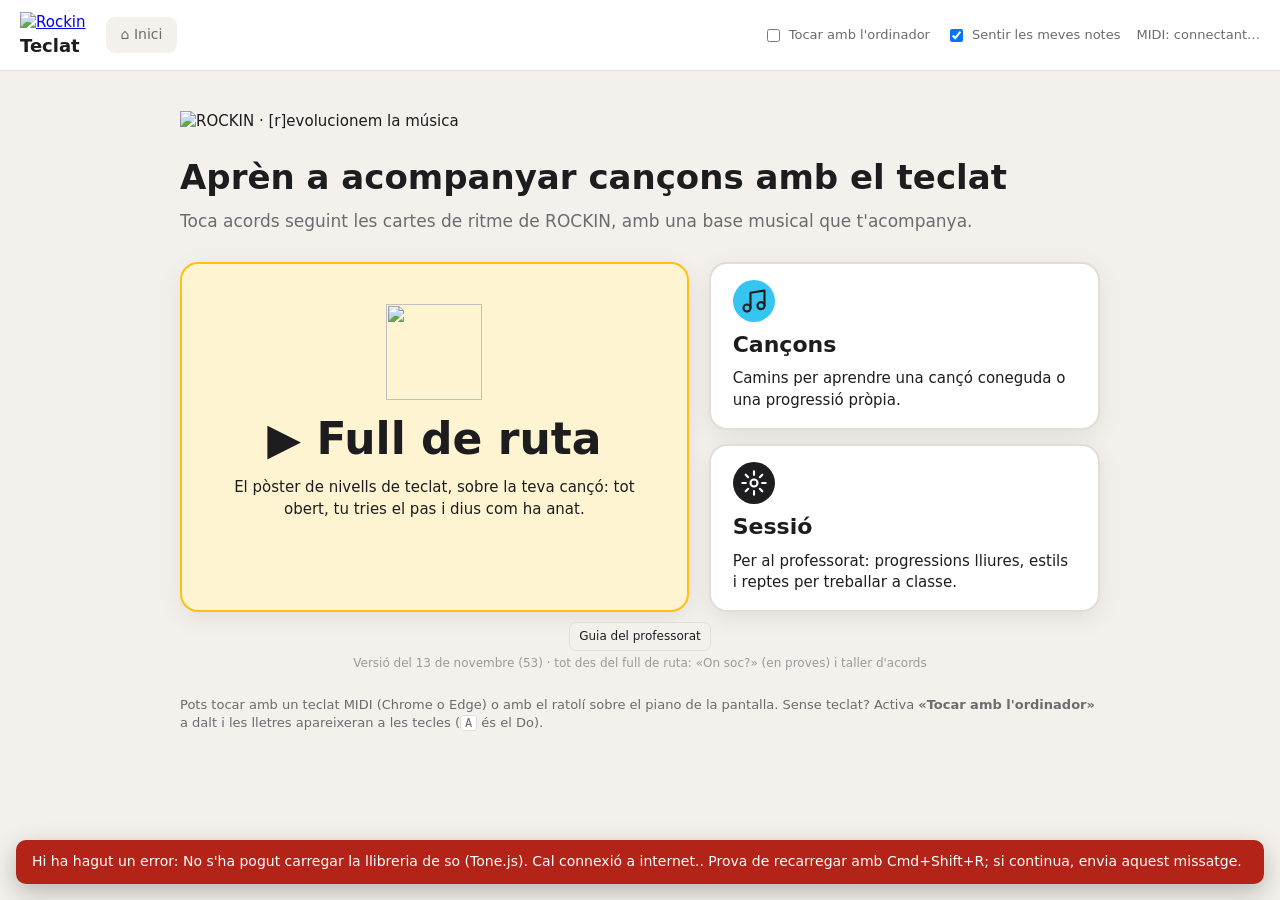
==== commit 32ef97a7: "Inici: sense camí clàssic ni porta d'Improvisa (ara al full de ruta)" ====
--- a/index.html
+++ b/index.html
@@ -5,8 +5,8 @@
   <meta name="viewport" content="width=device-width, initial-scale=1">
   <title>ROCKIN · Entrenador d'acompanyament</title>
   <link rel="icon" type="image/png" href="assets/brand/favicon.png">
-  <link rel="stylesheet" href="css/style.css?v=mob1">
-  <link rel="stylesheet" href="css/play.css?v=mob1">
+  <link rel="stylesheet" href="css/style.css?v=mob2">
+  <link rel="stylesheet" href="css/play.css?v=mob2">
   <script src="https://cdnjs.cloudflare.com/ajax/libs/tone/15.1.22/Tone.js"></script>
   <script>
     // Shows any error on the page, so problems in a browser can be reported.
@@ -66,20 +66,10 @@
         <span>El pòster de nivells de teclat, sobre la teva cançó: tot obert, tu tries el pas i dius com ha anat.</span>
       </button>
       <div class="home-side">
-        <button type="button" class="home-door classic" data-go="play" data-section="juga">
-          <span class="door-icon" aria-hidden="true"><svg class="ic" viewBox="0 0 24 24" aria-hidden="true"><path d="m11.9 12.1 7.6-7.6"/><path d="m18 2 4 4-2 2-4-4z"/><path d="M9.2 9.7c-1.2-.3-2.6 0-3.5.9l-.5.5c-1 1-1.2 2.5-.5 3.8L3 16.6a2 2 0 0 0 0 2.8l1.6 1.6a2 2 0 0 0 2.8 0l1.7-1.7c1.2.7 2.8.5 3.8-.5l.5-.5c.9-.9 1.2-2.3.9-3.5"/><circle cx="9" cy="15" r="1"/></svg></span>
-          <strong>Camí clàssic</strong>
-          <span>El camí ROCKIN per mons, el camí intel·ligent i el taller d'acords.</span>
-        </button>
         <button type="button" class="home-door songs" data-go="play" data-section="cancons">
           <span class="door-icon" aria-hidden="true"><svg class="ic" viewBox="0 0 24 24" aria-hidden="true"><path d="M9 18V5l12-2v13"/><circle cx="6" cy="18" r="3"/><circle cx="18" cy="16" r="3"/></svg></span>
           <strong>Cançons</strong>
           <span>Camins per aprendre una cançó coneguda o una progressió pròpia.</span>
-        </button>
-        <button type="button" class="home-door improv" data-go="play" data-section="improvisa">
-          <span class="door-icon" aria-hidden="true"><svg class="ic" viewBox="0 0 24 24" aria-hidden="true"><path d="M12 3l2.7 5.6 6.1.9-4.4 4.3 1 6.1L12 17l-5.4 2.9 1-6.1L3.2 9.5l6.1-.9z"/></svg></span>
-          <strong>Improvisa</strong>
-          <span>La banda toca una roda i tu hi inventes: roda oberta, pregunta i resposta o reptes curts.</span>
         </button>
         <button type="button" class="home-door session" data-go="game">
           <span class="door-icon" aria-hidden="true"><svg class="ic" viewBox="0 0 24 24" aria-hidden="true"><circle cx="12" cy="12" r="3"/><path d="M12 2v3M12 19v3M2 12h3M19 12h3M4.9 4.9 7 7M17 17l2.1 2.1M4.9 19.1 7 17M17 7l2.1-2.1"/></svg></span>
@@ -89,7 +79,7 @@
       </div>
     </div>
     <p class="home-guide"><button type="button" id="guide-link" class="chip small">Guia del professorat</button></p>
-    <p class="home-version">Versió del 5 de novembre (52) · del pòster directe a tocar · dos acords per compàs</p>
+    <p class="home-version">Versió del 13 de novembre (53) · tot des del full de ruta: «On soc?» (en proves) i taller d'acords</p>
     <p class="hint home-hint">Pots tocar amb un teclat MIDI (Chrome o Edge) o amb el ratolí sobre el piano de la pantalla. Sense teclat? Activa <b>«Tocar amb l'ordinador»</b> a dalt i les lletres apareixeran a les tecles (<kbd>A</kbd> és el Do).</p>
   </div>
 
--- a/css/play.css
+++ b/css/play.css
@@ -2817,6 +2817,7 @@
   gap: 8px;
   box-sizing: border-box;
   height: 100vh;
+  height: 100dvh;
   max-width: none;
   overflow: hidden;
   padding: 10px 14px;
@@ -3026,6 +3027,7 @@
 .play-chip-big {
   display: grid;
   gap: 2px;
+  color: var(--play-ink);
   flex: 1 1 200px;
   padding: 10px 14px;
   text-align: left;
@@ -4609,3 +4611,12 @@
 .qsf-estrat h3, .qsf-dreta h3 { margin: 0 0 6px; }
 .qsf-kpi { background: var(--play-panel); }
 .qsf-hist { overflow-x: auto; }
+
+/* ---- Mòbil: el botó del pòster a sobre i el panell del pas a tota l'amplada ---- */
+@media (max-width: 640px) {
+  .play-top { flex-direction: column; align-items: stretch; gap: 10px; }
+  .play-top > .play-btn { align-self: flex-start; }
+}
+@media (hover: none) and (pointer: coarse) {
+  kbd { display: none !important; }
+}
